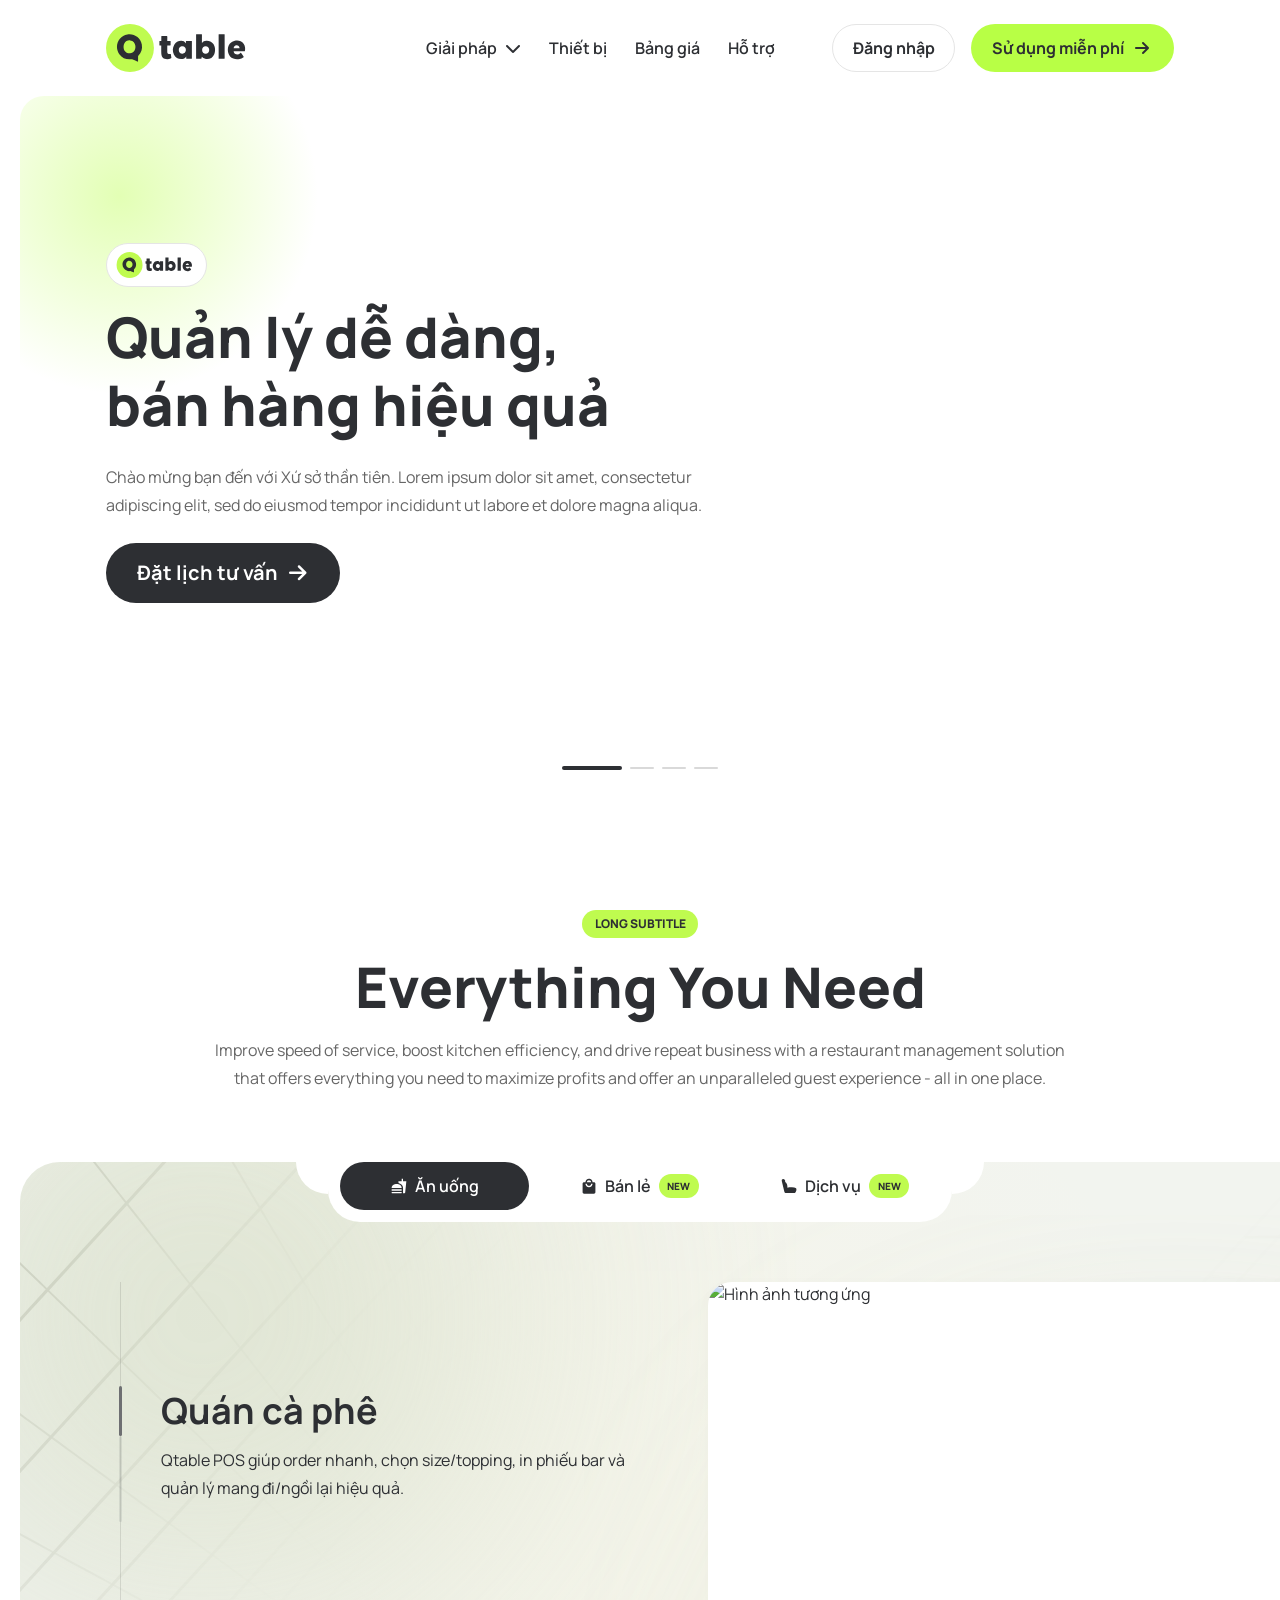
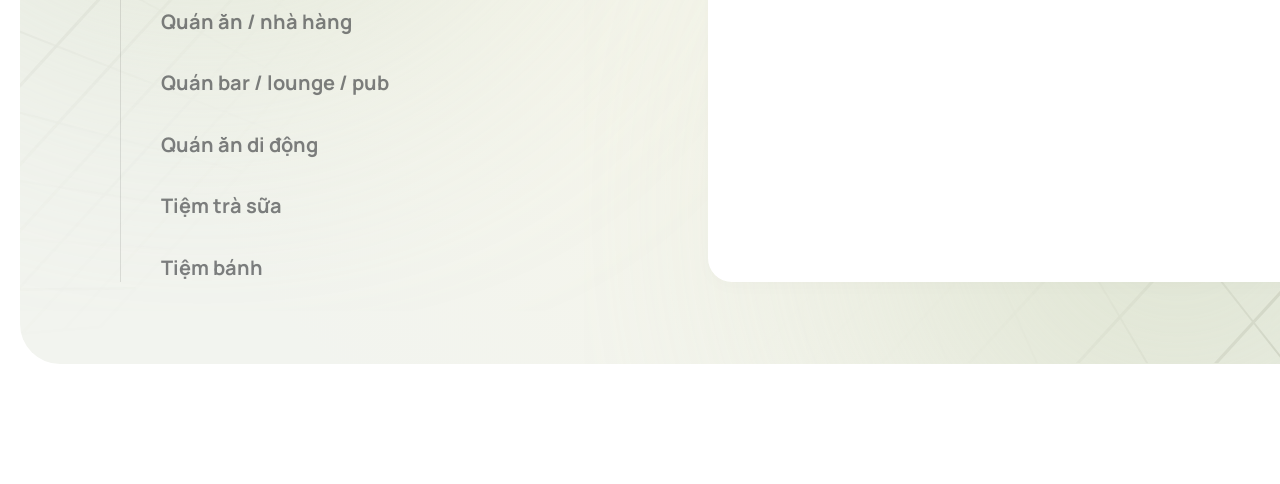
==== index.html @ 182e7de3 "Replace radial gradient with SVG for perfect corner curves and restore grid on mobile" ====
<!DOCTYPE html>
<html lang="vi">
<head>
    <meta charset="UTF-8">
    <meta name="viewport" content="width=device-width, initial-scale=1.0">
    <title>Q table - Quản lý dễ dàng, bán hàng hiệu quả</title>
    <!-- Google Fonts -->
    <link rel="preconnect" href="https://fonts.googleapis.com">
    <link rel="preconnect" href="https://fonts.gstatic.com" crossorigin>
    <link href="https://fonts.googleapis.com/css2?family=Manrope:wght@400;500;600;700;800&display=swap" rel="stylesheet">
    <!-- FontAwesome for icons -->
    <link rel="stylesheet" href="https://cdnjs.cloudflare.com/ajax/libs/font-awesome/6.4.0/css/all.min.css">
    <!-- Custom CSS -->
    <link rel="stylesheet" href="style.css?v=12">
</head>
<body>

    <!-- Header -->
    <header class="header">
        <div class="container header-inner">
            <a href="#" class="logo" aria-label="Trang chủ Q table">
                <svg width="140" height="48" viewBox="0 0 140 48" fill="none" xmlns="http://www.w3.org/2000/svg">
                    <ellipse cx="23.9655" cy="24" rx="23.9655" ry="24" fill="#BFFB4F"/>
                    <path d="M10.9557 22.8637C10.9573 16.7617 15.3369 11.5582 21.3781 10.4822C28.0781 9.28837 34.5932 13.7991 35.8164 20.5515C36.5995 24.8731 35.4029 28.628 32.3309 31.7798C32.1884 31.9258 32.0839 32.178 32.0806 32.3821C32.0599 33.9443 32.0715 35.5065 32.0682 37.0687C32.0665 37.7225 31.9025 37.8469 31.2942 37.5905C29.5564 36.8588 27.8303 36.098 26.0909 35.3696C25.8563 35.2717 25.5655 35.2394 25.3102 35.2684C20.3572 35.8242 16.3314 34.1633 13.3257 30.1769C11.7197 28.0456 10.9557 25.4978 10.9557 22.8637ZM23.4979 29.3473C23.6769 29.3348 23.8559 29.3224 24.0349 29.31C25.9019 29.1739 27.3878 28.365 28.393 26.7663C29.36 25.2273 29.578 23.5315 29.3625 21.7528C29.0485 19.1594 27.3977 16.7177 24.1807 16.3909C21.8065 16.1494 19.4812 17.077 18.3186 19.463C17.6125 20.9116 17.4692 22.4373 17.6523 24.021C18.0252 27.2392 20.3132 29.334 23.4979 29.3473Z" fill="#2D2F33"/>
                    <path d="M95.8463 32.7348C95.7278 33.2459 95.6043 33.7105 95.5156 34.1825C95.4394 34.5874 95.219 34.789 94.8113 34.7907C93.3478 34.7956 91.8835 34.7973 90.42 34.8056C90.1913 34.8072 90.0902 34.7118 90.101 34.4853C90.106 34.375 90.1002 34.2638 90.1002 34.1535C90.1002 26.4528 90.1002 18.7521 90.1002 11.0506C90.1002 10.9677 90.1093 10.8839 90.1002 10.8017C90.0529 10.4126 90.1988 10.2799 90.6081 10.2857C92.21 10.3098 93.8119 10.3073 95.4137 10.2874C95.8131 10.2824 95.9358 10.4077 95.9341 10.8059C95.92 13.474 95.9267 16.1429 95.9267 18.811C95.9267 18.8658 95.9267 18.9206 95.9267 18.9753C95.9623 18.977 95.9996 18.9878 96.0054 18.9786C96.9783 17.4256 98.5056 16.8249 100.21 16.7245C102.995 16.5611 105.408 17.4347 107.187 19.6896C108.229 21.0112 108.759 22.5494 108.957 24.2136C109.2 26.2487 109.042 28.2349 108.277 30.1505C106.862 33.6897 103.571 35.359 100.079 34.9591C98.7028 34.8014 97.454 34.3476 96.4338 33.372C96.2457 33.1919 96.0792 32.9887 95.8471 32.7365L95.8463 32.7348ZM99.6359 29.6311C101.663 29.6311 103.207 28.0316 103.214 25.9235C103.222 23.7748 101.698 22.1926 99.6259 22.1976C97.5443 22.2026 96.0957 23.7241 96.0957 25.9086C96.0957 28.0582 97.5915 29.632 99.6359 29.632V29.6311Z" fill="#2D2F33"/>
                    <path d="M79.9255 19.3329C79.9255 18.6625 79.9379 18.032 79.9205 17.4023C79.9114 17.058 80.0108 16.9045 80.3871 16.9079C82.0718 16.9228 83.7557 16.9211 85.4404 16.9095C85.7868 16.907 85.8979 17.0464 85.8979 17.3758C85.8929 22.9883 85.8954 28.5999 85.8929 34.2124C85.8929 34.706 85.8208 34.7716 85.3501 34.7716C83.8311 34.7724 82.3121 34.7732 80.794 34.7716C80.2909 34.7716 80.2487 34.7276 80.2429 34.2298C80.2363 33.6499 80.2329 33.0692 80.2271 32.4892C80.2271 32.4834 80.2048 32.4785 80.1642 32.4594C79.4225 33.9693 78.0817 34.6496 76.5212 34.9018C73.1534 35.4469 69.4799 34.0755 67.8788 30.4575C66.4386 27.2028 66.4468 23.8868 68.2584 20.7524C69.7873 18.1059 72.159 16.6888 75.2442 16.7079C77.1718 16.7195 78.7786 17.487 79.7979 19.23C79.8153 19.2607 79.8559 19.2773 79.9255 19.3312V19.3329ZM72.7855 25.9177C72.7548 28.1088 74.3642 29.6967 76.5461 29.6295C78.3178 29.5747 79.6852 28.2755 79.8857 26.306C80.1484 23.7233 78.2913 21.7919 75.5782 22.2806C73.8379 22.5942 72.8128 23.9863 72.7855 25.9177Z" fill="#2D2F33"/>
                    <path d="M127.696 27.3414C127.594 28.4307 128.27 29.5175 129.335 30.0435C130.942 30.8366 132.784 30.5114 134.18 29.189C134.22 29.1508 134.262 29.1143 134.297 29.072C134.829 28.439 134.883 28.5053 135.339 29.1516C136.039 30.1439 136.726 31.1452 137.408 32.1507C137.819 32.758 137.79 32.9323 137.202 33.3811C136.144 34.1883 134.936 34.682 133.654 34.9906C131.506 35.5075 129.38 35.4162 127.318 34.6065C124.715 33.5835 123.05 31.6662 122.294 28.9965C121.59 26.5101 121.643 24.0253 122.683 21.6243C123.857 18.9139 125.969 17.326 128.812 16.6988C130.797 16.2607 132.769 16.3329 134.641 17.2016C137.181 18.3796 138.613 20.4064 139.017 23.1617C139.194 24.3704 139.169 25.5809 138.949 26.7888C138.879 27.1729 138.708 27.353 138.322 27.3372C138.143 27.3297 137.963 27.3414 137.783 27.3414C134.593 27.3414 131.404 27.3414 128.214 27.3414H127.696ZM127.68 24.2111H133.606C133.408 22.1843 132.325 21.1921 130.402 21.2469C128.924 21.2892 127.752 22.5593 127.68 24.2111Z" fill="#2D2F33"/>
                    <path d="M61.275 16.9386C62.2064 16.9386 63.1006 16.9386 63.9939 16.9386C64.5889 16.9386 64.6072 16.9568 64.608 17.5351C64.608 18.641 64.6096 19.7469 64.608 20.8528C64.6063 21.4485 64.5558 21.4974 63.9749 21.4974C63.0931 21.4974 62.2122 21.4974 61.3023 21.4974C61.2907 21.6086 61.27 21.7139 61.27 21.8193C61.2684 23.8652 61.2717 25.9111 61.2675 27.9569C61.2659 28.6522 61.4192 29.2794 62.025 29.7008C62.5951 30.0974 63.2431 30.0908 63.897 30.0136C64.047 29.9962 64.1961 29.9655 64.3461 29.9456C64.6304 29.9074 64.8002 30.0418 64.8442 30.3156C65.029 31.4588 65.2204 32.6021 65.3687 33.7503C65.3894 33.9104 65.2212 34.18 65.0671 34.2647C62.9829 35.3996 60.7977 35.5863 58.5569 34.8263C56.7371 34.2091 55.8007 32.8087 55.5057 30.9868C55.3283 29.8883 55.2761 28.7625 55.2537 27.6475C55.2148 25.7543 55.243 23.8602 55.243 21.9661C55.243 21.8185 55.243 21.67 55.243 21.4808C54.7739 21.4808 54.3496 21.47 53.9253 21.4841C53.5649 21.4957 53.4024 21.3738 53.4091 20.9805C53.429 19.8199 53.4149 18.6584 53.4165 17.4969C53.4174 16.9858 53.4687 16.9394 53.9974 16.9386C54.3952 16.9377 54.7938 16.9386 55.3093 16.9386C55.3093 16.2383 55.3043 15.5663 55.3109 14.8943C55.3184 14.1062 55.3391 13.3189 55.3465 12.5307C55.3499 12.1823 55.4634 12.018 55.8612 12.0238C57.4075 12.0462 58.9538 12.0313 60.5002 12.0338C61.1416 12.0346 61.3264 12.2345 61.3181 12.885C61.3023 14.1153 61.2891 15.3457 61.275 16.5752C61.2742 16.6814 61.275 16.7884 61.275 16.9377V16.9386Z" fill="#2D2F33"/>
                    <path d="M118.634 22.5344C118.634 26.4039 118.634 30.2733 118.634 34.1427C118.634 34.5625 118.419 34.7727 117.988 34.7732C116.4 34.7732 114.813 34.7732 113.226 34.7732C112.645 34.7732 112.641 34.7732 112.641 34.1759C112.641 28.4132 112.641 22.6506 112.641 16.8879C112.641 14.8562 112.651 12.8252 112.633 10.7934C112.63 10.3886 112.756 10.2816 113.15 10.2865C114.793 10.3073 116.435 10.2948 118.078 10.2957C118.631 10.2957 118.634 10.2973 118.634 10.8432C118.634 14.74 118.634 18.6376 118.634 22.5344Z" fill="#2D2F33"/>
                </svg>
            </a>
            
            <nav class="desktop-nav">
                <div class="nav-item has-dropdown">
                    <a href="#" class="nav-link">Giải pháp <i class="fa-solid fa-chevron-down dropdown-icon"></i></a>
                    <div class="dropdown-menu">
                        <div class="dropdown-item text-muted">Lorem ipsum dolor</div>
                        <a href="#" class="dropdown-item active-link">Sed do eiusmod tempor <i class="fa-solid fa-arrow-right"></i></a>
                        <div class="dropdown-item text-muted">Lorem ipsum dolor</div>
                        <a href="#" class="dropdown-item">Sed do eiusmod tempor</a>
                    </div>
                </div>
                <a href="#" class="nav-item nav-link">Thiết bị</a>
                <a href="#" class="nav-item nav-link">Bảng giá</a>
                <a href="#" class="nav-item nav-link">Hỗ trợ</a>
            </nav>

            <div class="header-actions">
                <a href="#" class="btn btn-outline">Đăng nhập</a>
                <a href="#" class="btn btn-primary">Sử dụng miễn phí <i class="fa-solid fa-arrow-right"></i></a>
            </div>

            <!-- Mobile Menu Toggle -->
            <button class="mobile-menu-btn">
                <i class="fa-solid fa-bars"></i>
            </button>
        </div>
    </header>

    <main>
        <!-- Hero Section -->
        <section class="hero container">
            <div class="hero-box">
                <img src="assets/Frame 1618873665.png" alt="Q table hero" class="hero-mobile-img">
                <div class="hero-content">
                    <div class="badge-light">
                        <svg width="100%" height="100%" viewBox="0 0 140 48" fill="none" xmlns="http://www.w3.org/2000/svg">
                            <ellipse cx="23.9655" cy="24" rx="23.9655" ry="24" fill="#BFFB4F"></ellipse>
                            <path d="M10.9557 22.8637C10.9573 16.7617 15.3369 11.5582 21.3781 10.4822C28.0781 9.28837 34.5932 13.7991 35.8164 20.5515C36.5995 24.8731 35.4029 28.628 32.3309 31.7798C32.1884 31.9258 32.0839 32.178 32.0806 32.3821C32.0599 33.9443 32.0715 35.5065 32.0682 37.0687C32.0665 37.7225 31.9025 37.8469 31.2942 37.5905C29.5564 36.8588 27.8303 36.098 26.0909 35.3696C25.8563 35.2717 25.5655 35.2394 25.3102 35.2684C20.3572 35.8242 16.3314 34.1633 13.3257 30.1769C11.7197 28.0456 10.9557 25.4978 10.9557 22.8637ZM23.4979 29.3473C23.6769 29.3348 23.8559 29.3224 24.0349 29.31C25.9019 29.1739 27.3878 28.365 28.393 26.7663C29.36 25.2273 29.578 23.5315 29.3625 21.7528C29.0485 19.1594 27.3977 16.7177 24.1807 16.3909C21.8065 16.1494 19.4812 17.077 18.3186 19.463C17.6125 20.9116 17.4692 22.4373 17.6523 24.021C18.0252 27.2392 20.3132 29.334 23.4979 29.3473Z" fill="#2D2F33"></path>
                            <path d="M95.8463 32.7348C95.7278 33.2459 95.6043 33.7105 95.5156 34.1825C95.4394 34.5874 95.219 34.789 94.8113 34.7907C93.3478 34.7956 91.8835 34.7973 90.42 34.8056C90.1913 34.8072 90.0902 34.7118 90.101 34.4853C90.106 34.375 90.1002 34.2638 90.1002 34.1535C90.1002 26.4528 90.1002 18.7521 90.1002 11.0506C90.1002 10.9677 90.1093 10.8839 90.1002 10.8017C90.0529 10.4126 90.1988 10.2799 90.6081 10.2857C92.21 10.3098 93.8119 10.3073 95.4137 10.2874C95.8131 10.2824 95.9358 10.4077 95.9341 10.8059C95.92 13.474 95.9267 16.1429 95.9267 18.811C95.9267 18.8658 95.9267 18.9206 95.9267 18.9753C95.9623 18.977 95.9996 18.9878 96.0054 18.9786C96.9783 17.4256 98.5056 16.8249 100.21 16.7245C102.995 16.5611 105.408 17.4347 107.187 19.6896C108.229 21.0112 108.759 22.5494 108.957 24.2136C109.2 26.2487 109.042 28.2349 108.277 30.1505C106.862 33.6897 103.571 35.359 100.079 34.9591C98.7028 34.8014 97.454 34.3476 96.4338 33.372C96.2457 33.1919 96.0792 32.9887 95.8471 32.7365L95.8463 32.7348ZM99.6359 29.6311C101.663 29.6311 103.207 28.0316 103.214 25.9235C103.222 23.7748 101.698 22.1926 99.6259 22.1976C97.5443 22.2026 96.0957 23.7241 96.0957 25.9086C96.0957 28.0582 97.5915 29.632 99.6359 29.632V29.6311Z" fill="#2D2F33"></path>
                            <path d="M79.9255 19.3329C79.9255 18.6625 79.9379 18.032 79.9205 17.4023C79.9114 17.058 80.0108 16.9045 80.3871 16.9079C82.0718 16.9228 83.7557 16.9211 85.4404 16.9095C85.7868 16.907 85.8979 17.0464 85.8979 17.3758C85.8929 22.9883 85.8954 28.5999 85.8929 34.2124C85.8929 34.706 85.8208 34.7716 85.3501 34.7716C83.8311 34.7724 82.3121 34.7732 80.794 34.7716C80.2909 34.7716 80.2487 34.7276 80.2429 34.2298C80.2363 33.6499 80.2329 33.0692 80.2271 32.4892C80.2271 32.4834 80.2048 32.4785 80.1642 32.4594C79.4225 33.9693 78.0817 34.6496 76.5212 34.9018C73.1534 35.4469 69.4799 34.0755 67.8788 30.4575C66.4386 27.2028 66.4468 23.8868 68.2584 20.7524C69.7873 18.1059 72.159 16.6888 75.2442 16.7079C77.1718 16.7195 78.7786 17.487 79.7979 19.23C79.8153 19.2607 79.8559 19.2773 79.9255 19.3312V19.3329ZM72.7855 25.9177C72.7548 28.1088 74.3642 29.6967 76.5461 29.6295C78.3178 29.5747 79.6852 28.2755 79.8857 26.306C80.1484 23.7233 78.2913 21.7919 75.5782 22.2806C73.8379 22.5942 72.8128 23.9863 72.7855 25.9177Z" fill="#2D2F33"></path>
                            <path d="M127.696 27.3414C127.594 28.4307 128.27 29.5175 129.335 30.0435C130.942 30.8366 132.784 30.5114 134.18 29.189C134.22 29.1508 134.262 29.1143 134.297 29.072C134.829 28.439 134.883 28.5053 135.339 29.1516C136.039 30.1439 136.726 31.1452 137.408 32.1507C137.819 32.758 137.79 32.9323 137.202 33.3811C136.144 34.1883 134.936 34.682 133.654 34.9906C131.506 35.5075 129.38 35.4162 127.318 34.6065C124.715 33.5835 123.05 31.6662 122.294 28.9965C121.59 26.5101 121.643 24.0253 122.683 21.6243C123.857 18.9139 125.969 17.326 128.812 16.6988C130.797 16.2607 132.769 16.3329 134.641 17.2016C137.181 18.3796 138.613 20.4064 139.017 23.1617C139.194 24.3704 139.169 25.5809 138.949 26.7888C138.879 27.1729 138.708 27.353 138.322 27.3372C138.143 27.3297 137.963 27.3414 137.783 27.3414C134.593 27.3414 131.404 27.3414 128.214 27.3414H127.696ZM127.68 24.2111H133.606C133.408 22.1843 132.325 21.1921 130.402 21.2469C128.924 21.2892 127.752 22.5593 127.68 24.2111Z" fill="#2D2F33"></path>
                            <path d="M61.275 16.9386C62.2064 16.9386 63.1006 16.9386 63.9939 16.9386C64.5889 16.9386 64.6072 16.9568 64.608 17.5351C64.608 18.641 64.6096 19.7469 64.608 20.8528C64.6063 21.4485 64.5558 21.4974 63.9749 21.4974C63.0931 21.4974 62.2122 21.4974 61.3023 21.4974C61.2907 21.6086 61.27 21.7139 61.27 21.8193C61.2684 23.8652 61.2717 25.9111 61.2675 27.9569C61.2659 28.6522 61.4192 29.2794 62.025 29.7008C62.5951 30.0974 63.2431 30.0908 63.897 30.0136C64.047 29.9962 64.1961 29.9655 64.3461 29.9456C64.6304 29.9074 64.8002 30.0418 64.8442 30.3156C65.029 31.4588 65.2204 32.6021 65.3687 33.7503C65.3894 33.9104 65.2212 34.18 65.0671 34.2647C62.9829 35.3996 60.7977 35.5863 58.5569 34.8263C56.7371 34.2091 55.8007 32.8087 55.5057 30.9868C55.3283 29.8883 55.2761 28.7625 55.2537 27.6475C55.2148 25.7543 55.243 23.8602 55.243 21.9661C55.243 21.8185 55.243 21.67 55.243 21.4808C54.7739 21.4808 54.3496 21.47 53.9253 21.4841C53.5649 21.4957 53.4024 21.3738 53.4091 20.9805C53.429 19.8199 53.4149 18.6584 53.4165 17.4969C53.4174 16.9858 53.4687 16.9394 53.9974 16.9386C54.3952 16.9377 54.7938 16.9386 55.3093 16.9386C55.3093 16.2383 55.3043 15.5663 55.3109 14.8943C55.3184 14.1062 55.3391 13.3189 55.3465 12.5307C55.3499 12.1823 55.4634 12.018 55.8612 12.0238C57.4075 12.0462 58.9538 12.0313 60.5002 12.0338C61.1416 12.0346 61.3264 12.2345 61.3181 12.885C61.3023 14.1153 61.2891 15.3457 61.275 16.5752C61.2742 16.6814 61.275 16.7884 61.275 16.9377V16.9386Z" fill="#2D2F33"></path>
                            <path d="M118.634 22.5344C118.634 26.4039 118.634 30.2733 118.634 34.1427C118.634 34.5625 118.419 34.7727 117.988 34.7732C116.4 34.7732 114.813 34.7732 113.226 34.7732C112.645 34.7732 112.641 34.7732 112.641 34.1759C112.641 28.4132 112.641 22.6506 112.641 16.8879C112.641 14.8562 112.651 12.8252 112.633 10.7934C112.63 10.3886 112.756 10.2816 113.15 10.2865C114.793 10.3073 116.435 10.2948 118.078 10.2957C118.631 10.2957 118.634 10.2973 118.634 10.8432C118.634 14.74 118.634 18.6376 118.634 22.5344Z" fill="#2D2F33"></path>
                        </svg>
                    </div>
                    <h1>Quản lý dễ dàng,<br>bán hàng hiệu quả</h1>
                    <p class="hero-description">
                        Chào mừng bạn đến với Xứ sở thần tiên. Lorem ipsum dolor sit amet, consectetur adipiscing elit, sed do eiusmod tempor incididunt ut labore et dolore magna aliqua.
                    </p>
                    <a href="#" class="btn btn-dark">Đặt lịch tư vấn <i class="fa-solid fa-arrow-right"></i></a>
                </div>
 
            </div>
            
            <div class="carousel-dots">
                <span class="dot active"></span>
                <span class="dot"></span>
                <span class="dot"></span>
                <span class="dot"></span>
            </div>
        </section>

        <!-- Everything You Need Section -->
        <section class="everything-section container">
            <div class="section-header">
                <div class="badge-outline">LONG SUBTITLE</div>
                <h2>Everything You Need</h2>
                <p class="section-desc">
                    Improve speed of service, boost kitchen efficiency, and drive repeat business with a restaurant management solution that offers everything you need to maximize profits and offer an unparalleled guest experience - all in one place.
                </p>
            </div>

            <!-- Horizontal Tabs -->
            <div class="main-tabs">
                <button class="main-tab-btn active"><svg width="16" height="16" viewBox="0 0 16 16" fill="none" xmlns="http://www.w3.org/2000/svg"><g clip-path="url(#clip0_1_519)"><path d="M12.04 15.3333H13.1467C13.7067 15.3333 14.1667 14.9 14.2334 14.3533L15.3334 3.36663H12V0.666626H10.6867V3.36663H7.37335L7.57335 4.92663C8.71335 5.23996 9.78002 5.80663 10.42 6.43329C11.38 7.37996 12.04 8.35996 12.04 9.95996V15.3333ZM0.666687 14.6666V14H10.6867V14.6666C10.6867 15.0266 10.3867 15.3333 10 15.3333H1.33335C0.966687 15.3333 0.666687 15.0266 0.666687 14.6666ZM10.6867 9.99996C10.6867 4.66663 0.666687 4.66663 0.666687 9.99996H10.6867ZM0.666687 11.3333H10.6667V12.6666H0.666687V11.3333Z" fill="currentColor"/></g><defs><clipPath id="clip0_1_519"><rect width="16" height="16" fill="white"/></clipPath></defs></svg> Ăn uống</button>
                <button class="main-tab-btn"><svg width="16" height="16" viewBox="38 16 14 15" fill="none" xmlns="http://www.w3.org/2000/svg"><path d="M44.9997 24.6676C44.1156 24.6676 43.2678 24.3164 42.6427 23.6913C42.0176 23.0662 41.6664 22.2183 41.6664 21.3343H42.9997C42.9997 21.8647 43.2104 22.3734 43.5855 22.7485C43.9606 23.1236 44.4693 23.3343 44.9997 23.3343C45.5301 23.3343 46.0388 23.1236 46.4139 22.7485C46.789 22.3734 46.9997 21.8647 46.9997 21.3343H48.333C48.333 22.2183 47.9818 23.0662 47.3567 23.6913C46.7316 24.3164 45.8837 24.6676 44.9997 24.6676ZM44.9997 18.0009C45.5301 18.0009 46.0388 18.2116 46.4139 18.5867C46.789 18.9618 46.9997 19.4705 46.9997 20.0009H42.9997C42.9997 19.4705 43.2104 18.9618 43.5855 18.5867C43.9606 18.2116 44.4693 18.0009 44.9997 18.0009ZM49.6664 20.0009H48.333C48.333 19.5632 48.2468 19.1297 48.0793 18.7253C47.9118 18.3209 47.6662 17.9534 47.3567 17.6439C47.0472 17.3344 46.6797 17.0889 46.2753 16.9213C45.8709 16.7538 45.4374 16.6676 44.9997 16.6676C44.1156 16.6676 43.2678 17.0188 42.6427 17.6439C42.0176 18.269 41.6664 19.1169 41.6664 20.0009H40.333C39.593 20.0009 38.9997 20.5943 38.9997 21.3343V29.3343C38.9997 29.6879 39.1402 30.027 39.3902 30.2771C39.6403 30.5271 39.9794 30.6676 40.333 30.6676H49.6664C50.02 30.6676 50.3591 30.5271 50.6092 30.2771C50.8592 30.027 50.9997 29.6879 50.9997 29.3343V21.3343C50.9997 20.5943 50.3997 20.0009 49.6664 20.0009Z" fill="currentColor"/></svg> Bán lẻ <span class="badge-new">NEW</span></button>
                <button class="main-tab-btn"><svg width="16" height="16" viewBox="0 0 16 16" fill="none" xmlns="http://www.w3.org/2000/svg"><path d="M15.38 12.128C14.8009 14.2731 14.2021 14.9245 12.8466 14.9245H5.16758C4.19371 14.9245 3.54231 14.3981 3.29884 13.4111L0.824679 3.36982C0.423315 1.73136 1.23924 0.994385 2.18678 0.994385C3.4436 0.994385 4.81226 2.33673 4.04239 4.50818L3.85159 3.69882C5.83218 4.73848 6.73368 7.1468 6.37173 10.0881L6.13489 9.75914C7.49036 9.4762 9.26045 9.30511 10.9647 9.30511C14.4851 9.30511 15.9195 10.1605 15.38 12.128Z" fill="currentColor"/></svg> Dịch vụ <span class="badge-new">NEW</span></button>
                <div class="active-pill"></div>
            </div>

            <!-- Content Area for Tabs -->
            <div class="tabs-content-box">
                <div class="decor decor-grid-pattern grid-top-left"></div>
                <div class="decor decor-grid-pattern grid-bottom-right"></div>
                <div class="decor decor-blur-mask"></div>
                <svg class="decor top-left" width="776" height="749" viewBox="0 0 776 749" fill="none" xmlns="http://www.w3.org/2000/svg">
                    <g opacity="0.6" filter="url(#filter0_f_1_514)">
                    <circle cx="594" cy="594" r="294" fill="#CBD5B9"/>
                    </g>
                    <defs>
                    <filter id="filter0_f_1_514" x="0" y="0" width="1188" height="1188" filterUnits="userSpaceOnUse" color-interpolation-filters="sRGB">
                    <feFlood flood-opacity="0" result="BackgroundImageFix"/>
                    <feBlend mode="normal" in="SourceGraphic" in2="BackgroundImageFix" result="shape"/>
                    <feGaussianBlur stdDeviation="150" result="effect1_foregroundBlur_1_514"/>
                    </filter>
                    </defs>
                </svg>
                <svg class="decor bottom-right" width="776" height="749" viewBox="0 0 776 749" fill="none" xmlns="http://www.w3.org/2000/svg">
                    <g opacity="0.6" filter="url(#filter0_f_1_515)">
                    <circle cx="594" cy="594" r="294" fill="#CBD5B9"/>
                    </g>
                    <defs>
                    <filter id="filter0_f_1_515" x="0" y="0" width="1188" height="1188" filterUnits="userSpaceOnUse" color-interpolation-filters="sRGB">
                    <feFlood flood-opacity="0" result="BackgroundImageFix"/>
                    <feBlend mode="normal" in="SourceGraphic" in2="BackgroundImageFix" result="shape"/>
                    <feGaussianBlur stdDeviation="150" result="effect1_foregroundBlur_1_515"/>
                    </filter>
                    </defs>
                </svg>
                <button class="mobile-v-tabs-toggle">
                    <span id="mobile-v-tabs-label">Quán cà phê</span>
                    <i class="fa-solid fa-chevron-down"></i>
                </button>
                <div class="vertical-tabs">
                    <div class="v-tab active">
                        <h3>Quán cà phê</h3>
                        <p class="v-tab-desc">Qtable POS giúp order nhanh, chọn size/topping, in phiếu bar và quản lý mang đi/ngồi lại hiệu quả.</p>
                    </div>
                    <div class="v-tab">
                        <h3>Quán ăn / nhà hàng</h3>
                        <p class="v-tab-desc">Qtable POS giúp order nhanh, chọn size/topping, in phiếu bar và quản lý mang đi/ngồi lại hiệu quả.</p>
                    </div>
                    <div class="v-tab">
                        <h3>Quán bar / lounge / pub</h3>
                        <p class="v-tab-desc">Qtable POS giúp order nhanh, chọn size/topping, in phiếu bar và quản lý mang đi/ngồi lại hiệu quả.</p>
                    </div>
                    <div class="v-tab">
                        <h3>Quán ăn di động</h3>
                        <p class="v-tab-desc">Qtable POS giúp order nhanh, chọn size/topping, in phiếu bar và quản lý mang đi/ngồi lại hiệu quả.</p>
                    </div>
                    <div class="v-tab">
                        <h3>Tiệm trà sữa</h3>
                        <p class="v-tab-desc">Qtable POS giúp order nhanh, chọn size/topping, in phiếu bar và quản lý mang đi/ngồi lại hiệu quả.</p>
                    </div>
                    <div class="v-tab">
                        <h3>Tiệm bánh</h3>
                        <p class="v-tab-desc">Qtable POS giúp order nhanh, chọn size/topping, in phiếu bar và quản lý mang đi/ngồi lại hiệu quả.</p>
                    </div>
                </div>
                
                <!-- Visual for active vertical tab -->
                <div class="tab-visual-box">
                    <div class="blank-white-canvas">
                        <img id="tab-image" src="https://i.pinimg.com/736x/06/15/3c/06153cecd727216f4d9e4e3c5c94c495.jpg" alt="Hình ảnh tương ứng">
                    </div>
                </div>
            </div>
        </section>
    </main>

    <script src="script.js?v=7"></script>
</body>
</html>
---- style.css ----
:root {
    --primary: #B8FF45;
    /* Bright lime green from button/logo */
    --primary-hover: #a3eb2d;
    --dark: #2D2F33;
    --dark-hover: #333333;
    --text-main: #2D2F33;
    --text-muted: #666666;
    --bg-light: #F2F4EF;
    /* Light greenish grey for backgrounds */
    --white: #FFFFFF;
    --border-color: #E5E5E5;
    --font-main: 'Manrope', sans-serif;

    --container-width: 1340px;
}

* {
    margin: 0;
    padding: 0;
    box-sizing: border-box;
}

body {
    font-family: var(--font-main);
    color: var(--text-main);
    line-height: 1.5;
    background-color: var(--white);
    overflow-x: hidden;
    -webkit-font-smoothing: antialiased;
    -moz-osx-font-smoothing: grayscale;
}

a {
    text-decoration: none;
    color: inherit;
}

ul {
    list-style: none;
}

.container {
    max-width: var(--container-width);
    margin: 0 auto;
    padding: 0 20px;
}

/* =========================================
   HEADER
   ========================================= */
.header {
    height: 96px;
    display: flex;
    align-items: center;
    padding: 0 86px;
    border-bottom: 1px solid transparent;
    position: relative;
    z-index: 100;
    background: var(--white);
}

.header-inner {
    width: 100%;
    max-width: 1340px;
    margin: 0 auto;
    display: flex;
    align-items: center;
    justify-content: space-between;
}

.logo {
    display: flex;
    align-items: center;
    gap: 8px;
    font-size: 24px;
    font-weight: 700;
}

.logo-icon {
    width: 32px;
    height: 32px;
    background-color: var(--primary);
    border-radius: 8px;
    display: flex;
    align-items: center;
    justify-content: center;
    font-weight: 800;
    font-size: 18px;
    color: var(--dark);
}

.logo-icon-small {
    width: 20px;
    height: 20px;
    background-color: var(--primary);
    border-radius: 4px;
    display: flex;
    align-items: center;
    justify-content: center;
    font-weight: 800;
    font-size: 12px;
    color: var(--dark);
}

.desktop-nav {
    display: flex;
    align-items: center;
    gap: 4px;
    margin-left: auto;
}

.nav-link {
    font-family: var(--font-main);
    font-weight: 600;
    font-size: 16px;
    line-height: 24px;
    letter-spacing: 0;
    color: var(--text-main);
    transition: color 0.2s, background-color 0.2s;
    display: flex;
    align-items: center;
    justify-content: center;
    gap: 8px;
    height: 40px;
    padding: 8px 12px;
    border-radius: 80px;
    white-space: nowrap;
}

.nav-link:hover {
    background-color: #f5f5f5;
    color: var(--primary-hover);
}

.dropdown-icon {
    font-size: 16px;
    width: 16px;
    height: 16px;
    display: flex;
    align-items: center;
    justify-content: center;
}

.fa-arrow-right {
    width: 24px;
    height: 24px;
    display: flex;
    align-items: center;
    justify-content: center;
}

.has-dropdown {
    position: relative;
}

.dropdown-menu {
    position: absolute;
    top: calc(100% + 4px);
    left: 0;
    background: var(--white);
    border: 1px solid var(--border-color);
    border-radius: 12px;
    padding: 24px;
    width: 280px;
    box-shadow: 0 10px 30px rgba(0, 0, 0, 0.05);
    opacity: 0;
    visibility: hidden;
    transform: translateY(10px);
    transition: all 0.3s ease;
    display: flex;
    flex-direction: column;
    gap: 16px;
}

.has-dropdown:hover .dropdown-menu {
    opacity: 1;
    visibility: visible;
    transform: translateY(0);
}

.dropdown-item {
    display: flex;
    align-items: center;
    justify-content: space-between;
    padding: 0;
    font-family: var(--font-main);
    font-size: 16px;
    font-weight: 400;
    line-height: 24px;
    letter-spacing: 0;
    color: var(--text-main);
    transition: color 0.2s;
}

.dropdown-item.active-link {
    font-weight: 600;
}

.dropdown-item:hover {
    color: var(--primary-hover);
}

.dropdown-item.text-muted {
    color: var(--text-muted);
}

.dropdown-item.text-muted:hover {
    background: transparent;
    cursor: default;
}

.header-actions {
    display: flex;
    align-items: center;
    gap: 16px;
    margin-left: 45px;
}

.btn {
    display: inline-flex;
    align-items: center;
    justify-content: center;
    border-radius: 80px;
    font-family: var(--font-main);
    font-weight: 700;
    font-size: 16px;
    line-height: 24px;
    letter-spacing: 0;
    transition: all 0.2s;
    cursor: pointer;
    height: 48px;
    white-space: nowrap;
}

.btn-outline {
    border: 1px solid var(--border-color);
    background: transparent;
    padding: 12px 20px;
    gap: 10px;
    width: 123px;
}

.btn-outline:hover {
    border-color: var(--dark);
}

.btn-primary {
    background: var(--primary);
    color: var(--dark);
    padding: 12px 20px;
    gap: 6px;
    width: 203px;
}

.btn-primary:hover {
    background: #2D2F33;
    color: var(--white);
    transform: translateY(-2px);
}

.btn-dark {
    display: inline-flex;
    align-items: center;
    justify-content: center;
    background: #2D2F33;
    color: var(--white);
    width: 234px;
    height: 60px !important;
    padding: 16px 4px;
    gap: 8px;
    border-radius: 80px;
    font-size: 20px;
    font-family: var(--font-main);
    font-weight: 700;
    line-height: 28px;
    letter-spacing: 0;
    transition: all 0.2s;
    cursor: pointer;
}

.btn-dark:hover {
    background: #B8FF45;
    color: #2D2F33;
    transform: translateY(-2px);
}

.mobile-menu-btn {
    display: none;
    background: none;
    border: none;
    font-size: 24px;
    cursor: pointer;
}

/* =========================================
   HERO SECTION
   ========================================= */
.hero {
    margin-top: 0px;
    margin-bottom: 60px;
}

.hero-mobile-img {
    display: none;
}

.hero-box {
    background-image: url('assets/banner_hero.png');
    background-size: cover;
    background-position: center;
    background-repeat: no-repeat;
    border-radius: 24px;
    display: flex;
    align-items: center;
    justify-content: flex-start;
    padding: 80px 86px;
    height: 650px;
    position: relative;
    overflow: hidden;
    gap: 60px;
}

/* Decorative background elements */
.hero-box::before {
    content: '';
    position: absolute;
    top: -100px;
    left: -100px;
    width: 400px;
    height: 400px;
    background: radial-gradient(circle, rgba(184, 255, 69, 0.4) 0%, rgba(255, 255, 255, 0) 70%);
    z-index: 0;
}

.hero-content {
    display: flex;
    flex-direction: column;
    width: 1168px;
    height: 356px;
    gap: 24px;
    position: relative;
    z-index: 1;
    opacity: 1;
}

.badge-light {
    display: inline-flex;
    align-items: center;
    width: 101px;
    height: 44px;
    padding: 8px 12px 8px 8px;
    gap: 10px;
    background: var(--white);
    border-radius: 80px;
    border: 1px solid var(--border-color);
    margin-bottom: -8px;
}

.hero h1 {
    font-family: 'Manrope', sans-serif;
    font-weight: 800;
    font-size: 56px;
    line-height: 68px;
    letter-spacing: 0;
    width: 824px;
    height: 192px;
    margin: 0;
    color: var(--dark);
}

.hero-description {
    font-family: 'Manrope', sans-serif;
    font-weight: 400;
    font-size: 16px;
    line-height: 28px;
    letter-spacing: 0;
    width: 619px;
    height: 56px;
    color: var(--text-muted);
    margin: 0;
}

.hero-visual {
    flex: 1;
    position: relative;
    z-index: 1;
    display: flex;
    flex-direction: column;
    align-items: flex-end;
    gap: 16px;
}

.main-image-wrapper {
    width: 100%;
    max-width: 500px;
    height: 300px;
    border-radius: 16px;
    overflow: hidden;
    box-shadow: 0 20px 40px rgba(0, 0, 0, 0.1);
}

.main-image-wrapper img {
    width: 100%;
    height: 100%;
    object-fit: cover;
}

.sub-images {
    display: flex;
    gap: 16px;
    width: 100%;
    max-width: 500px;
}

.sub-image-card {
    flex: 1;
    background: var(--white);
    border-radius: 12px;
    overflow: hidden;
    box-shadow: 0 10px 20px rgba(0, 0, 0, 0.05);
}

.sub-image-card img {
    width: 100%;
    height: 80px;
    object-fit: cover;
}

.sub-image-label {
    padding: 10px;
    font-size: 12px;
    font-weight: 600;
    text-align: center;
    display: flex;
    align-items: center;
    justify-content: center;
    gap: 6px;
}

.carousel-dots {
    display: flex;
    justify-content: center;
    align-items: center;
    gap: 8px;
    margin-top: 20px;
}

.dot {
    width: 24px;
    height: 2px;
    background: #D9D9D9;
    transition: all 0.3s;
    cursor: pointer;
    border-radius: 4px;
}

.dot.active {
    width: 60px;
    height: 4px;
    background: var(--dark);
}

/* =========================================
   SECTION 2 - EVERYTHING YOU NEED
   ========================================= */
.everything-section {
    padding-top: 80px;
    padding-bottom: 120px;
}

.section-header {
    display: flex;
    flex-direction: column;
    align-items: center;
    width: 1176px;
    height: 192px;
    margin: 0 auto 60px;
    gap: 15px;
    opacity: 1;
}

.badge-outline {
    display: inline-flex;
    align-items: center;
    justify-content: center;
    width: 116px;
    height: 28px;
    padding: 0 12px;
    gap: 10px;
    border-radius: 24px;
    background-color: #BFFB4F;
    color: var(--dark);
    font-family: var(--font-main);
    font-weight: 800;
    font-size: 12px;
    line-height: 24px;
    letter-spacing: 0;
    text-transform: uppercase;
    border: none;
    margin: 0;
}

.everything-section h2 {
    font-family: var(--font-main);
    font-weight: 800;
    font-size: 56px;
    line-height: 68px;
    letter-spacing: 0;
    text-align: center;
    margin: 0;
    color: var(--dark);
}

.section-desc {
    font-family: var(--font-main);
    font-weight: 400;
    font-size: 16px;
    line-height: 28px;
    letter-spacing: 0;
    text-align: center;
    color: var(--text-muted);
    margin: 0 auto;
    width: 860px;
    height: 56px;
}

.main-tabs {
    display: flex;
    justify-content: center;
    align-items: flex-start;
    /* To respect padding bottom visually if buttons are fixed height */
    width: 624px;
    height: 60px;
    margin: 0 auto;
    background: var(--white);
    padding: 0 12px 12px 12px;
    border-radius: 0 0 32px 32px;
    gap: 16px;
    position: relative;
    z-index: 10;
}

.main-tabs::before,
.main-tabs::after {
    content: '';
    position: absolute;
    top: 0;
    width: 32px;
    height: 32px;
    pointer-events: none;
}

.main-tabs::before {
    left: -32px;
    background-image: url("data:image/svg+xml,%3Csvg xmlns='http://www.w3.org/2000/svg' viewBox='0 0 32 32'%3E%3Cpath d='M 0 0 A 32 32 0 0 0 32 32 L 32 0 Z' fill='%23FFFFFF'/%3E%3C/svg%3E");
    background-size: cover;
}

.main-tabs::after {
    right: -32px;
    background-image: url("data:image/svg+xml,%3Csvg xmlns='http://www.w3.org/2000/svg' viewBox='0 0 32 32'%3E%3Cpath d='M 32 0 A 32 32 0 0 1 0 32 L 0 0 Z' fill='%23FFFFFF'/%3E%3C/svg%3E");
    background-size: cover;
}

.main-tab-btn {
    display: flex;
    align-items: center;
    justify-content: center;
    width: 200px;
    height: 48px;
    padding: 0 24px;
    gap: 8px;
    border-radius: 24px;
    border: none;
    background: transparent;
    font-family: var(--font-main);
    font-weight: 600;
    font-size: 16px;
    line-height: 24px;
    letter-spacing: 0;
    text-align: center;
    cursor: pointer;
    transition: all 0.2s;
    color: var(--text-main);
    position: relative;
    z-index: 2;
}

.active-pill {
    position: absolute;
    top: 0;
    left: 0;
    height: 48px;
    background: #2D2F33;
    border-radius: 24px;
    transition: all 0.3s cubic-bezier(0.4, 0, 0.2, 1);
    z-index: 1;
    pointer-events: none;
}

.main-tab-btn:hover {
    color: var(--dark);
    /* Remove hover bg that might clash, just keep it clean or add a text color change */
}

.main-tab-btn.active {
    background: transparent;
    color: var(--white);
}

.badge-new {
    display: inline-flex;
    align-items: center;
    justify-content: center;
    width: 40px;
    height: 24px;
    gap: 10px;
    border-radius: 24px;
    padding: 4px 8px;
    background: #BFFB4F;
    color: var(--dark);
    font-family: var(--font-main);
    font-weight: 800;
    font-size: 10px;
    line-height: 16px;
    letter-spacing: 0;
    text-align: center;
    text-transform: uppercase;
}

.tabs-content-box {
    background-color: var(--bg-light);
    border-radius: 40px;
    padding: 120px 60px 60px 60px;
    display: flex;
    justify-content: center;
    gap: 48px;
    width: 1340px;
    height: 802px;
    position: relative;
    overflow: hidden;
    opacity: 1;
    margin-top: -60px;
}

.decor-grid-pattern {
    position: absolute;
    width: 50%;
    height: 130%;
    background-image: url('grid.svg');
    background-size: 100% 100%;
    background-position: left top;
    background-repeat: no-repeat;
    opacity: 0.35;
    -webkit-mask-image: radial-gradient(ellipse at 0% 0%, black 0%, rgba(0, 0, 0, 0.1) 40%, transparent 70%);
    mask-image: radial-gradient(ellipse at 0% 0%, black 0%, rgba(0, 0, 0, 0.1) 40%, transparent 70%);
    z-index: 0;
    pointer-events: none;
}

.decor-grid-pattern.grid-top-left {
    top: 0;
    left: 0;
}

.decor-grid-pattern.grid-bottom-right {
    bottom: 0;
    right: 0;
    transform: rotate(180deg);
}

.decor-blur-mask {
    position: absolute;
    width: 1100px;
    height: 1800px;
    background: radial-gradient(50% 50% at 50% 50%, #F5F5EB 0%, rgba(245, 245, 235, 0.85) 30%, rgba(245, 245, 235, 0) 100%);
    border-radius: 50%;
    transform: translate(-50%, -50%) rotate(-43.07deg);
    top: 50%;
    left: 50%;
    opacity: 1;
    z-index: 0;
    pointer-events: none;
}

.tabs-content-box .decor {
    position: absolute;
    z-index: 0;
    pointer-events: none;
}

.tabs-content-box .decor.top-left {
    top: 0;
    left: 0;
    transform: rotate(180deg);
}

.tabs-content-box .decor.bottom-right {
    bottom: 0;
    right: 0;
}

.tabs-content-box>*:not(.decor) {
    position: relative;
    z-index: 10;
    transform: translateZ(0);
    /* Force hardware acceleration để đảm bảo nội dung luôn nổi lên trên lớp blur */
}

.vertical-tabs {
    flex: 0 0 540px;
    width: 540px;
    height: 600px;
    display: flex;
    flex-direction: column;
    justify-content: space-between;
    padding-top: 32px;
    border-left: 1px solid rgba(0, 0, 0, 0.1);
    box-sizing: border-box;
}

.v-tab {
    display: flex;
    flex-direction: column;
    justify-content: center;
    width: 540px;
    height: 28px;
    padding-left: 40px;
    gap: 24px;
    border-left: 1px solid transparent;
    margin-left: -1px;
    cursor: pointer;
    transition: all 0.3s;
    opacity: 0.6;
    box-sizing: border-box;
}

.v-tab:hover {
    opacity: 0.8;
}

.v-tab.active {
    position: relative;
    height: 260px;
    padding-top: 20px;
    padding-bottom: 20px;
    gap: 10px;
    opacity: 1;
}

.v-tab.active .v-tab-desc::before {
    content: '';
    position: absolute;
    left: -42px;
    top: -10px;
    bottom: -20px;
    width: 3px;
    background-color: rgba(110, 111, 114, 0.15);
    border-radius: 80px;
}

.v-tab h3 {
    font-family: var(--font-main);
    font-size: 20px;
    font-weight: 700;
    line-height: 1.4;
    letter-spacing: 0;
    color: #2D2F33;
    margin: 0;
}

.v-tab.active h3 {
    position: relative;
    font-size: 36px;
    width: 500px;
    height: 50px;
    line-height: 50px;
    color: #2D2F33;
}

.v-tab.active h3::before {
    content: '';
    position: absolute;
    left: -42px;
    top: 50%;
    transform: translateY(-50%);
    width: 3px;
    height: 50px;
    background-color: #6E6F72;
    border-radius: 80px;
}

.v-tab-desc {
    display: none;
    position: relative;
    color: #2D2F33;
    font-family: var(--font-main);
    font-weight: 400;
    font-size: 16px;
    line-height: 28px;
    letter-spacing: 0;
    margin: 0;
}

.v-tab.active .v-tab-desc {
    display: block;
    width: 500px;
    height: 56px;
}

.tab-visual-box {
    flex: 0 0 600px;
    width: 600px;
    height: 600px;
    position: relative;
}

.blank-white-canvas {
    width: 100%;
    height: 100%;
    background: var(--white);
    border-radius: 24px;
    box-shadow: 0 4px 20px rgba(0, 0, 0, 0.02);
    overflow: hidden;
}

#tab-image {
    width: 100%;
    height: 100%;
    object-fit: cover;
    transition: opacity 0.2s ease-in-out;
}

/* =========================================
   RESPONSIVE DESIGN (MOBILE)
   ========================================= */
@media (max-width: 1024px) {
    .hero-box {
        flex-direction: column;
        padding: 40px;
        text-align: center;
        gap: 40px;
    }

    .hero-content {
        max-width: 100%;
        display: flex;
        flex-direction: column;
        align-items: center;
    }

    .hero-visual {
        align-items: center;
    }

    .tabs-content-box {
        flex-direction: column;
        padding: 40px;
    }

    .vertical-tabs {
        flex: none;
        flex-direction: row;
        overflow-x: auto;
        padding-bottom: 20px;
    }

    .v-tab {
        border-left: none;
        border-bottom: 2px solid transparent;
        white-space: nowrap;
    }

    .v-tab.active {
        border-left-color: transparent;
        border-bottom-color: var(--dark);
    }

    .tab-visual-box {
        min-height: 400px;
    }
}



.btn .fa-arrow-right {
    transition: transform 0.2s ease-in-out;
}

.btn:hover .fa-arrow-right {
    transform: translateX(4px);
}

.mobile-v-tabs-toggle {
    display: none;
}

@media (max-width: 991px) {
    .container {
        padding: 0 20px;
    }

    .header {
        padding: 0;
        height: 64px;
    }

    .nav-menu,
    .header-actions {
        display: none;
    }

    .logo svg {
        width: 93px;
        height: 32px;
    }

    .mobile-menu-btn {
        display: flex;
        align-items: center;
        justify-content: center;
        width: 28px;
        height: 28px;
        font-size: 24px;
        color: var(--dark);
        cursor: pointer;
        padding: 0;
    }

    .hero-box {
        flex-direction: column-reverse;
        height: auto;
        padding: 300px 0 0 0;
        background-position: top center;
        background-size: 100% auto;
        background-color: transparent;
        gap: 32px;
        border-radius: 0;
        margin-top: 0px;
    }

    .hero-box::before {
        display: none;
    }

    .hero-content {
        width: 100%;
        height: auto;
        align-items: flex-start;
        text-align: left;
        padding: 0 16px;
    }

    .hero h1 {
        width: 100%;
        height: auto;
        font-family: var(--font-main);
        font-weight: 800;
        font-size: 32px;
        line-height: 40px;
        letter-spacing: 0;
        margin: 0;
    }

    .hero-description {
        width: 100%;
        height: auto;
        font-family: var(--font-main);
        font-weight: 400;
        font-size: 14px;
        line-height: 20px;
        letter-spacing: 0;
        margin: 0;
    }

    .btn-dark {
        width: 162px !important;
        height: 40px !important;
        padding: 10px 20px !important;
        gap: 6px !important;
        font-family: var(--font-main) !important;
        font-weight: 700 !important;
        font-size: 14px !important;
        line-height: 20px !important;
        border-radius: 80px !important;
        letter-spacing: 0 !important;
        margin: 0;
        display: inline-flex !important;
    }

    .section-header {
        display: flex;
        flex-direction: column;
        align-items: center;
        width: 100%;
        max-width: 350px;
        margin: 0 auto 32px auto;
        gap: 12px;
    }

    .badge-outline {
        font-family: var(--font-main);
        font-weight: 800;
        font-size: 10px;
        line-height: 16px;
        letter-spacing: 0;
        text-align: center;
        text-transform: uppercase;
        width: 93px;
        height: 24px;
        padding: 4px 8px;
        gap: 10px;
        border-radius: 24px;
    }

    .section-header h2 {
        font-family: var(--font-main);
        font-weight: 800;
        font-size: 32px;
        line-height: 40px;
        letter-spacing: 0;
        text-align: center;
        margin: 0;
    }

    .section-desc {
        font-family: var(--font-main);
        font-weight: 400;
        font-size: 14px;
        line-height: 20px;
        letter-spacing: 0;
        text-align: center;
        width: 350px;
        max-width: 100%;
        height: auto;
        margin: 0 auto;
    }

    .main-tabs {
        width: max-content;
        max-width: 100%;
        padding: 0 12px 12px 12px;
        height: auto;
        background: var(--white);
        flex-direction: column;
        align-items: center;
        margin: 0 auto;
        position: relative;
        z-index: 100;
        border-radius: 0 0 32px 32px;
    }

    .main-tabs::before,
    .main-tabs::after {
        display: block;
        width: 24px;
        height: 24px;
        background-color: transparent;
    }

    .main-tabs::before {
        left: -24px;
        background-image: url("data:image/svg+xml,%3Csvg xmlns='http://www.w3.org/2000/svg' viewBox='0 0 24 24'%3E%3Cpath d='M 0 0 A 24 24 0 0 0 24 24 L 24 0 Z' fill='%23FFFFFF'/%3E%3C/svg%3E");
        background-size: cover;
    }

    .main-tabs::after {
        right: -24px;
        background-image: url("data:image/svg+xml,%3Csvg xmlns='http://www.w3.org/2000/svg' viewBox='0 0 24 24'%3E%3Cpath d='M 24 0 A 24 24 0 0 1 0 24 L 0 0 Z' fill='%23FFFFFF'/%3E%3C/svg%3E");
        background-size: cover;
    }

    .active-pill {
        display: none;
    }

    .main-tab-btn {
        display: none;
    }

    .main-tab-btn.active {
        display: flex;
        justify-content: center;
        align-items: center;
        width: auto;
        min-width: 200px;
        max-width: 100%;
        background: #2D2F33;
        color: var(--white);
        border-radius: 24px;
        padding: 0 20px;
        height: 40px;
        gap: 8px;
        position: relative;
        font-size: 14px;
        font-weight: 600 !important;
    }

    .main-tab-btn.active::after {
        content: "\f078";
        font-family: "Font Awesome 6 Free";
        font-weight: 900;
        position: absolute;
        right: 12px;
    }

    .main-tabs-dropdown-list {
        display: none;
        position: absolute;
        top: 48px;
        left: 12px;
        width: 200px;
        background: var(--white);
        border-radius: 24px;
        box-shadow: 0 10px 40px rgba(0, 0, 0, 0.15);
        z-index: 1000;
        flex-direction: column;
        padding: 0;
        overflow: hidden;
    }

    .main-tabs-dropdown-list.show {
        display: flex;
    }

    .main-tabs-dropdown-item {
        padding: 16px 0 16px 36px;
        font-family: var(--font-main);
        font-size: 14px;
        font-weight: 600 !important;
        color: var(--text-main);
        cursor: pointer;
        transition: background 0.2s;
        display: flex;
        align-items: center;
        justify-content: flex-start;
        gap: 8px;
        height: 48px;
    }

    .main-tabs-dropdown-item:hover,
    .main-tabs-dropdown-item.active {
        background: #f5f5f5;
        font-weight: 700;
    }

    .main-tabs-dropdown-item svg {
        width: 16px;
        height: 16px;
    }

    .tabs-content-box {
        padding: 72px 24px 24px 24px;
        border-radius: 24px;
        flex-direction: column;
        align-items: center;
        gap: 24px;
        height: auto;
        min-height: 566px;
        margin-top: -52px; /* 40px button + 12px bottom padding */
        width: 350px;
        max-width: 100%;
        overflow: visible;
    }

    .everything-section {
        overflow-x: hidden;
    }

    .decor {
        display: block;
    }

    .decor-grid-pattern {
        width: 100%;
        height: 100%;
        background-size: 350px 350px;
        background-position: top left;
        opacity: 0.35;
        -webkit-mask-image: radial-gradient(circle at 50% 0%, black 0%, rgba(0, 0, 0, 0.1) 60%, transparent 100%);
        mask-image: radial-gradient(circle at 50% 0%, black 0%, rgba(0, 0, 0, 0.1) 60%, transparent 100%);
    }

    .decor-grid-pattern.grid-bottom-right {
        -webkit-mask-image: radial-gradient(circle at 50% 100%, black 0%, rgba(0, 0, 0, 0.1) 60%, transparent 100%);
        mask-image: radial-gradient(circle at 50% 100%, black 0%, rgba(0, 0, 0, 0.1) 60%, transparent 100%);
        background-position: bottom right;
    }
    .mobile-v-tabs-toggle {
        display: flex;
        align-items: center;
        justify-content: space-between;
        width: 302px;
        max-width: 100%;
        background: var(--white);
        border: none;
        box-shadow: 0 4px 20px rgba(0, 0, 0, 0.05);
        padding: 0 12px;
        height: 40px;
        border-radius: 60px;
        font-family: var(--font-main);
        font-weight: 400;
        font-size: 14px;
        cursor: pointer;
        color: var(--text-main);
        gap: 10px;
        line-height: 20px;
        margin-top: 8px;
    }

    .mobile-v-tabs-dropdown-item {
        padding: 14px !important; 
    }



    .vertical-tabs {
        width: 100%;
        gap: 0;
        flex-direction: column;
        overflow-x: visible;
        padding-bottom: 0;
        height: auto;
        border-left: none;
    }

    .v-tab {
        display: none;
    }

    .v-tab.active {
        display: flex;
        flex-direction: column;
        align-items: flex-start;
        text-align: left;
        background: transparent;
        border: none;
        box-shadow: none;
        padding: 0;
        height: auto;
        margin-bottom: 16px;
        width: 100%;
        white-space: normal;
    }

    .v-tab.active h3 {
        font-size: 24px;
        margin-bottom: 12px;
        width: 100%;
        line-height: 1.4;
    }

    .v-tab.active h3::before {
        display: none;
    }

    .v-tab.active h3::before {
        display: none;
    }

    /* Absolute Dropdown for mobile-v-tabs-toggle */
    .tabs-content-box {
        position: relative;
    }

    .mobile-v-tabs-dropdown-list {
        display: none;
        position: absolute;
        top: 130px;
        /* Below the toggle */
        left: 50%;
        transform: translateX(-50%);
        width: 302px;
        background: var(--white);
        border-radius: 20px;
        box-shadow: 0 10px 40px rgba(0, 0, 0, 0.1);
        z-index: 100;
        padding: 8px 0;
        flex-direction: column;
    }

    .mobile-v-tabs-dropdown-list.show {
        display: flex;
    }

    .mobile-v-tabs-dropdown-item {
        padding: 12px 24px;
        font-family: var(--font-main);
        font-size: 16px;
        font-weight: 500;
        color: var(--text-main);
        cursor: pointer;
        transition: background 0.2s;
    }

    .mobile-v-tabs-dropdown-item:hover,
    .mobile-v-tabs-dropdown-item.active {
        background: #f5f5f5;
        font-weight: 700;
    }

    .v-tab.active .v-tab-desc {
        display: block;
        width: 100%;
        height: auto;
    }

    .v-tab.active .v-tab-desc::before {
        display: none;
    }

    .tab-visual-box {
        width: 100%;
        height: 340px;
        margin-top: 0;
    }

    .blank-white-canvas {
        padding: 0;
    }

    .everything-section {
        padding-top: 40px;
    }
}

@media (max-width: 768px) {

    .desktop-nav,
    .header-actions {
        display: none;
    }

    .mobile-menu-btn {
        display: block;
    }

    .hero {
        margin-top: 0px;
    }

    .hero-box {
        background-image: none !important;
        background-color: transparent;
        padding: 0 !important;
        gap: 0 !important;
        display: flex !important;
        flex-direction: column !important;
        border-radius: 24px !important;
        overflow: hidden !important;
        width: 100% !important;
    }

    .hero-mobile-img {
        display: block !important;
        width: 100%;
        height: auto;
    }

    .hero-content {
        padding: 16px 24px 24px !important;
        background: #FAFAF5 !important;
        border-radius: 0 0 24px 24px !important;
        gap: 16px !important;
        width: 100% !important;
        box-sizing: border-box;
        margin-top: 0 !important;
    }

    .badge-light {
        width: 76px;
        height: 32px;
        gap: 10px;
        border-radius: 80px;
        padding: 6px 12px 6px 6px;
        border-width: 1px;
        margin-bottom: 0;
        box-sizing: border-box;
    }

    .hero h1 {
        font-size: 32px;
        line-height: 40px;
    }

    .hero-description {
        font-size: 14px;
        line-height: 20px;
    }

    .main-tabs {
        flex-wrap: wrap;
    }
}

/* Mobile V-Tabs Dropdown */
.mobile-v-tabs-dropdown-list {
    display: none;
    position: absolute;
    top: calc(100% + 8px);
    left: 50%;
    transform: translateX(-50%);
    width: 302px;
    max-width: calc(100vw - 48px);
    background: #fff;
    border-radius: 20px;
    box-shadow: 0 10px 40px rgba(0, 0, 0, 0.15);
    z-index: 9999;
    padding: 0;
    flex-direction: column;
    overflow: hidden;
}

.mobile-v-tabs-dropdown-list.show {
    display: flex;
}

.mobile-v-tabs-dropdown-item {
    padding: 16px 24px;
    font-family: 'Manrope', sans-serif;
    font-size: 14px;
    font-weight: 400;
    color: #2D2F33;
    cursor: pointer;
    transition: background 0.2s;
}

.mobile-v-tabs-dropdown-item:hover,
.mobile-v-tabs-dropdown-item.active {
    background: #f5f5f5;
    font-weight: 400;
}
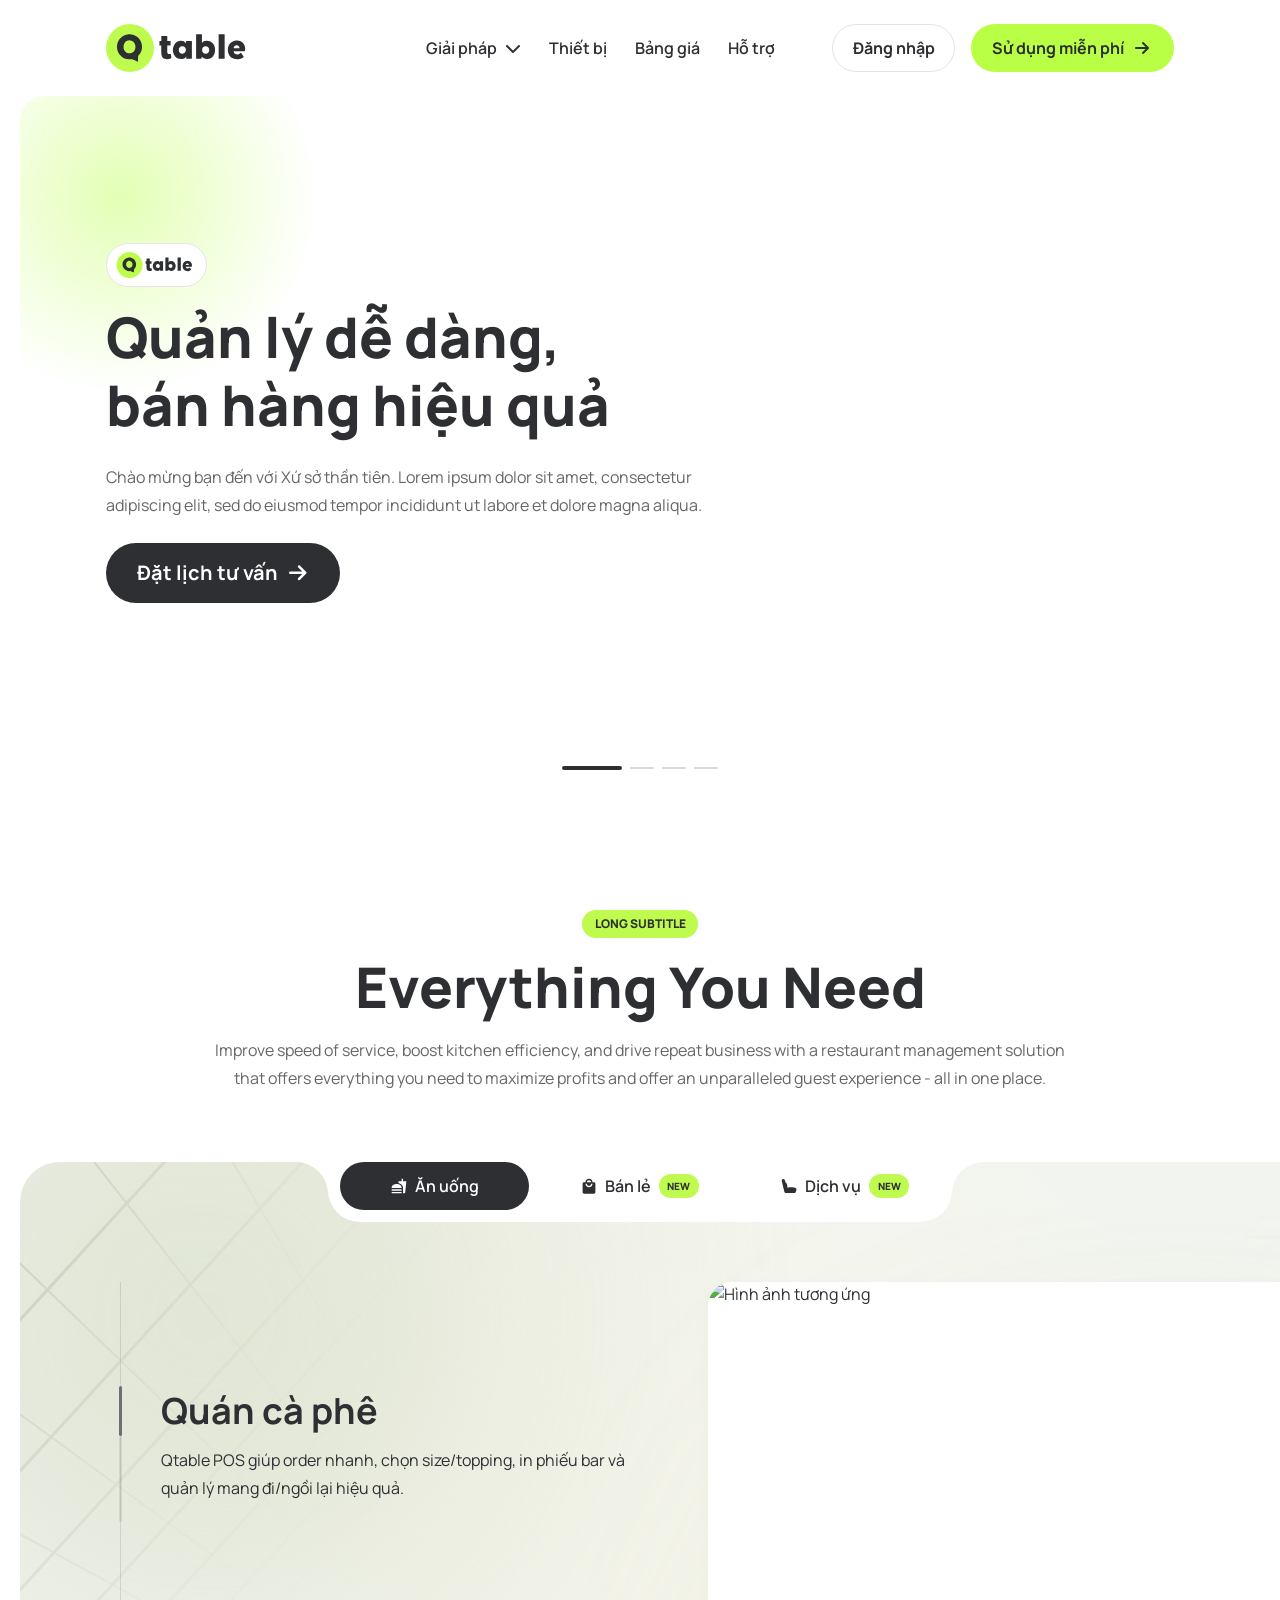
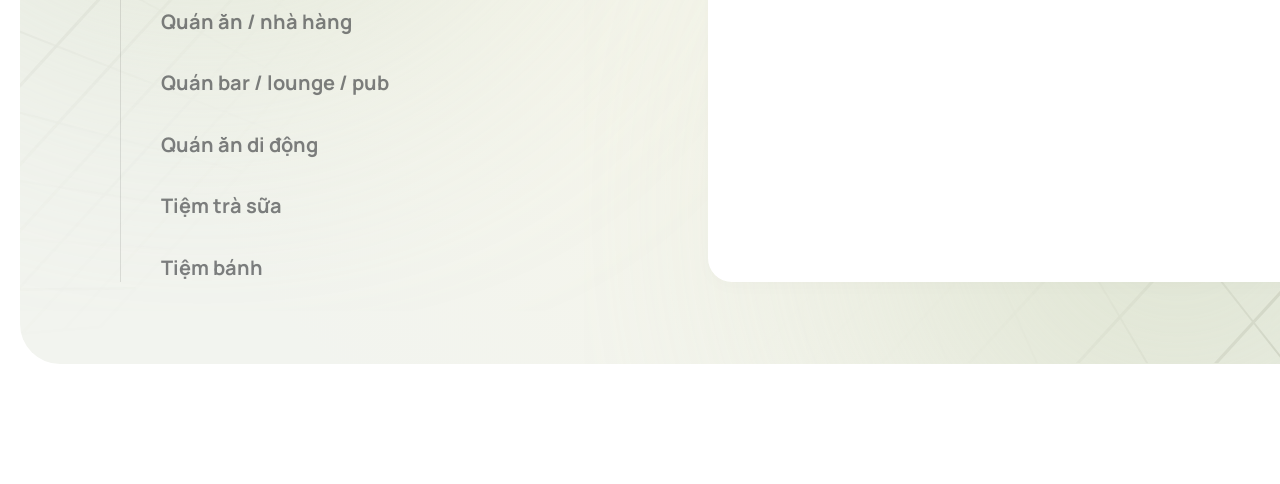
==== commit d846782b: "Fix final mobile margin-top offset and typography matching demo" ====
--- a/index.html
+++ b/index.html
@@ -11,7 +11,7 @@
     <!-- FontAwesome for icons -->
     <link rel="stylesheet" href="https://cdnjs.cloudflare.com/ajax/libs/font-awesome/6.4.0/css/all.min.css">
     <!-- Custom CSS -->
-    <link rel="stylesheet" href="style.css?v=12">
+    <link rel="stylesheet" href="style.css?v=14">
 </head>
 <body>
 
--- a/style.css
+++ b/style.css
@@ -553,13 +553,13 @@
 
 .main-tabs::before {
     left: -32px;
-    background-image: url("data:image/svg+xml,%3Csvg xmlns='http://www.w3.org/2000/svg' viewBox='0 0 32 32'%3E%3Cpath d='M 0 0 A 32 32 0 0 0 32 32 L 32 0 Z' fill='%23FFFFFF'/%3E%3C/svg%3E");
+    background-image: url("data:image/svg+xml,%3Csvg xmlns='http://www.w3.org/2000/svg' viewBox='0 0 32 32'%3E%3Cpath d='M 0 0 L 32 0 L 32 32 A 32 32 0 0 0 0 0 Z' fill='%23FFFFFF'/%3E%3C/svg%3E");
     background-size: cover;
 }
 
 .main-tabs::after {
     right: -32px;
-    background-image: url("data:image/svg+xml,%3Csvg xmlns='http://www.w3.org/2000/svg' viewBox='0 0 32 32'%3E%3Cpath d='M 32 0 A 32 32 0 0 1 0 32 L 0 0 Z' fill='%23FFFFFF'/%3E%3C/svg%3E");
+    background-image: url("data:image/svg+xml,%3Csvg xmlns='http://www.w3.org/2000/svg' viewBox='0 0 32 32'%3E%3Cpath d='M 32 0 L 0 0 L 0 32 A 32 32 0 0 1 32 0 Z' fill='%23FFFFFF'/%3E%3C/svg%3E");
     background-size: cover;
 }
 
@@ -1061,13 +1061,13 @@
 
     .main-tabs::before {
         left: -24px;
-        background-image: url("data:image/svg+xml,%3Csvg xmlns='http://www.w3.org/2000/svg' viewBox='0 0 24 24'%3E%3Cpath d='M 0 0 A 24 24 0 0 0 24 24 L 24 0 Z' fill='%23FFFFFF'/%3E%3C/svg%3E");
+        background-image: url("data:image/svg+xml,%3Csvg xmlns='http://www.w3.org/2000/svg' viewBox='0 0 24 24'%3E%3Cpath d='M 0 0 L 24 0 L 24 24 A 24 24 0 0 0 0 0 Z' fill='%23FFFFFF'/%3E%3C/svg%3E");
         background-size: cover;
     }
 
     .main-tabs::after {
         right: -24px;
-        background-image: url("data:image/svg+xml,%3Csvg xmlns='http://www.w3.org/2000/svg' viewBox='0 0 24 24'%3E%3Cpath d='M 24 0 A 24 24 0 0 1 0 24 L 0 0 Z' fill='%23FFFFFF'/%3E%3C/svg%3E");
+        background-image: url("data:image/svg+xml,%3Csvg xmlns='http://www.w3.org/2000/svg' viewBox='0 0 24 24'%3E%3Cpath d='M 24 0 L 0 0 L 0 24 A 24 24 0 0 1 24 0 Z' fill='%23FFFFFF'/%3E%3C/svg%3E");
         background-size: cover;
     }
 
@@ -1158,7 +1158,7 @@
         gap: 24px;
         height: auto;
         min-height: 566px;
-        margin-top: -52px; /* 40px button + 12px bottom padding */
+        margin-top: -60px; /* 48px button + 12px bottom padding */
         width: 350px;
         max-width: 100%;
         overflow: visible;
@@ -1178,13 +1178,13 @@
         background-size: 350px 350px;
         background-position: top left;
         opacity: 0.35;
-        -webkit-mask-image: radial-gradient(circle at 50% 0%, black 0%, rgba(0, 0, 0, 0.1) 60%, transparent 100%);
-        mask-image: radial-gradient(circle at 50% 0%, black 0%, rgba(0, 0, 0, 0.1) 60%, transparent 100%);
+        -webkit-mask-image: radial-gradient(circle at 0% 0%, black 0%, rgba(0, 0, 0, 0.1) 60%, transparent 100%);
+        mask-image: radial-gradient(circle at 0% 0%, black 0%, rgba(0, 0, 0, 0.1) 60%, transparent 100%);
     }
 
     .decor-grid-pattern.grid-bottom-right {
-        -webkit-mask-image: radial-gradient(circle at 50% 100%, black 0%, rgba(0, 0, 0, 0.1) 60%, transparent 100%);
-        mask-image: radial-gradient(circle at 50% 100%, black 0%, rgba(0, 0, 0, 0.1) 60%, transparent 100%);
+        -webkit-mask-image: radial-gradient(circle at 100% 100%, black 0%, rgba(0, 0, 0, 0.1) 60%, transparent 100%);
+        mask-image: radial-gradient(circle at 100% 100%, black 0%, rgba(0, 0, 0, 0.1) 60%, transparent 100%);
         background-position: bottom right;
     }
     .mobile-v-tabs-toggle {
@@ -1196,21 +1196,22 @@
         background: var(--white);
         border: none;
         box-shadow: 0 4px 20px rgba(0, 0, 0, 0.05);
-        padding: 0 12px;
-        height: 40px;
+        padding: 0 20px;
+        height: 48px;
         border-radius: 60px;
         font-family: var(--font-main);
         font-weight: 400;
-        font-size: 14px;
+        font-size: 16px;
         cursor: pointer;
         color: var(--text-main);
         gap: 10px;
-        line-height: 20px;
-        margin-top: 8px;
+        line-height: 24px;
+        margin-top: 16px;
     }
 
     .mobile-v-tabs-dropdown-item {
-        padding: 14px !important; 
+        padding: 14px 20px !important; 
+        font-size: 16px !important;
     }
 
 
@@ -1245,8 +1246,10 @@
     }
 
     .v-tab.active h3 {
-        font-size: 24px;
-        margin-bottom: 12px;
+        font-size: 26px;
+        font-weight: 800;
+        color: var(--dark);
+        margin-bottom: 8px;
         width: 100%;
         line-height: 1.4;
     }
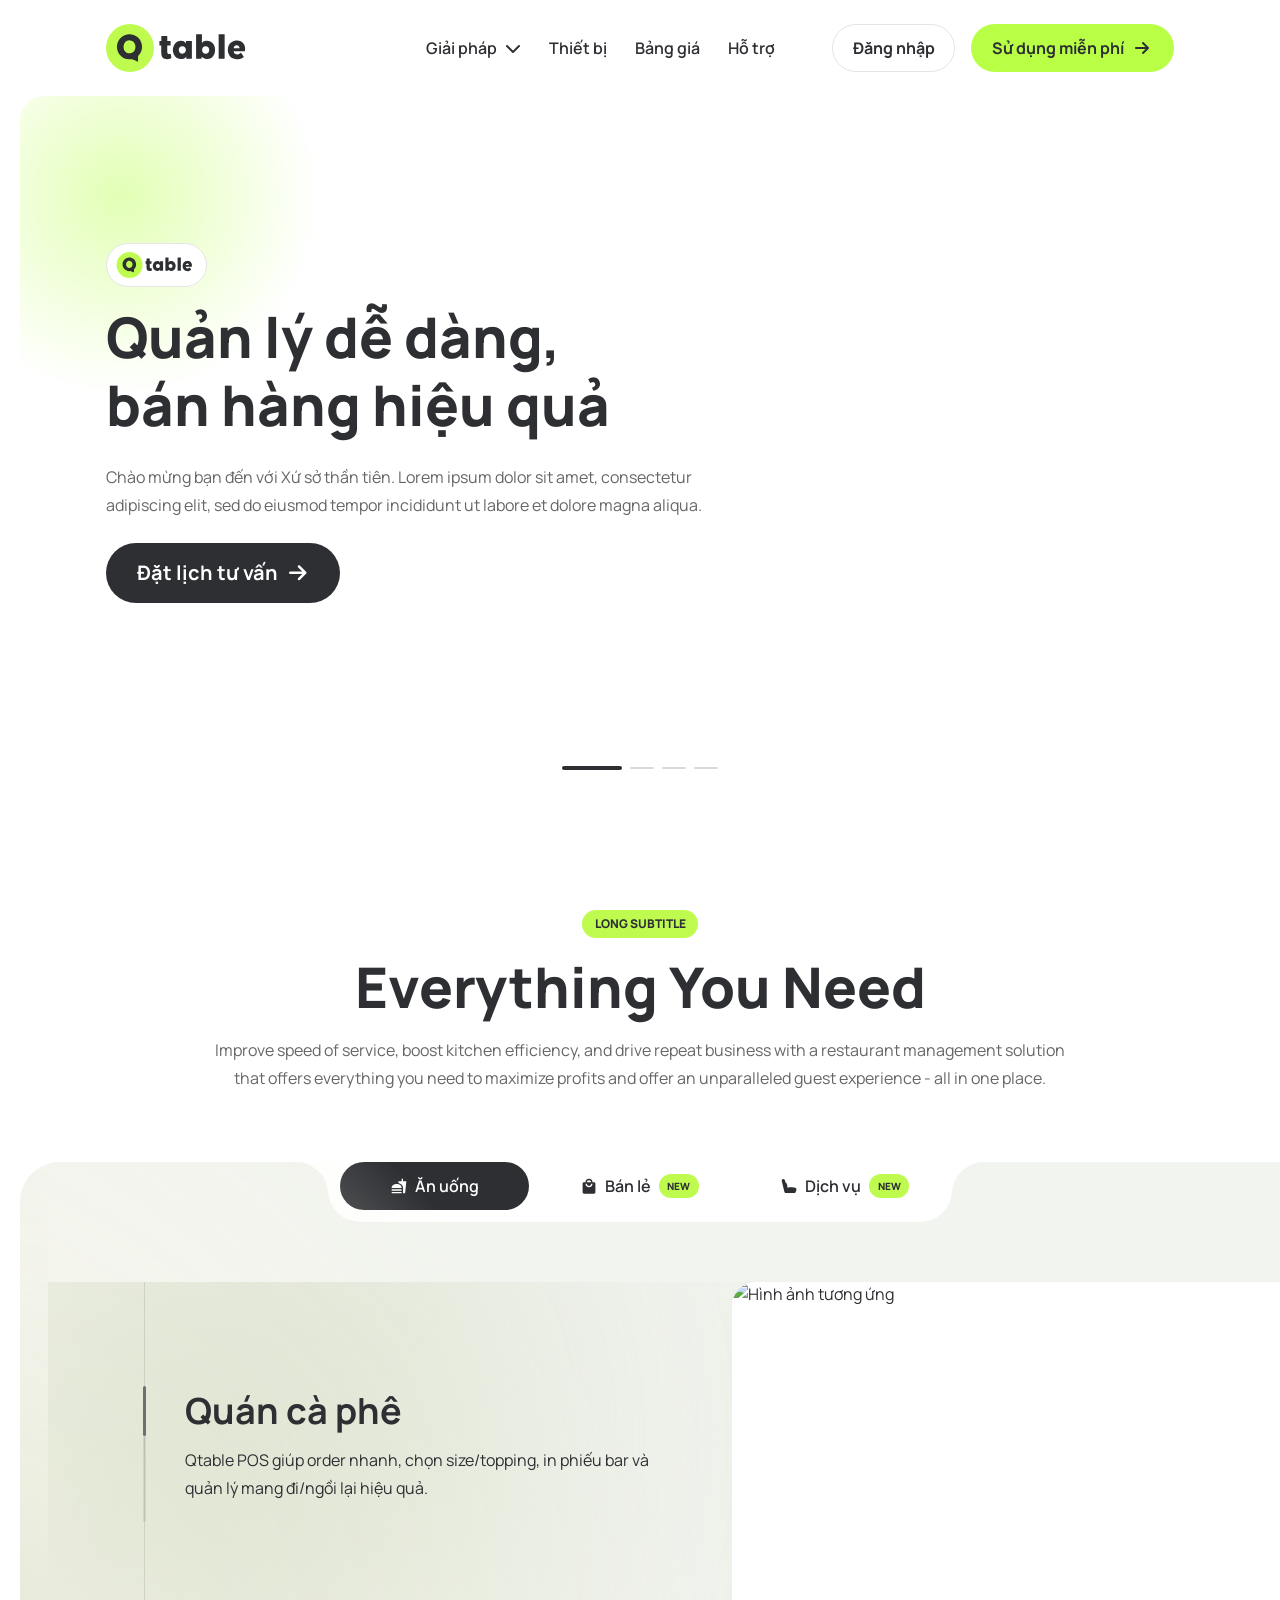
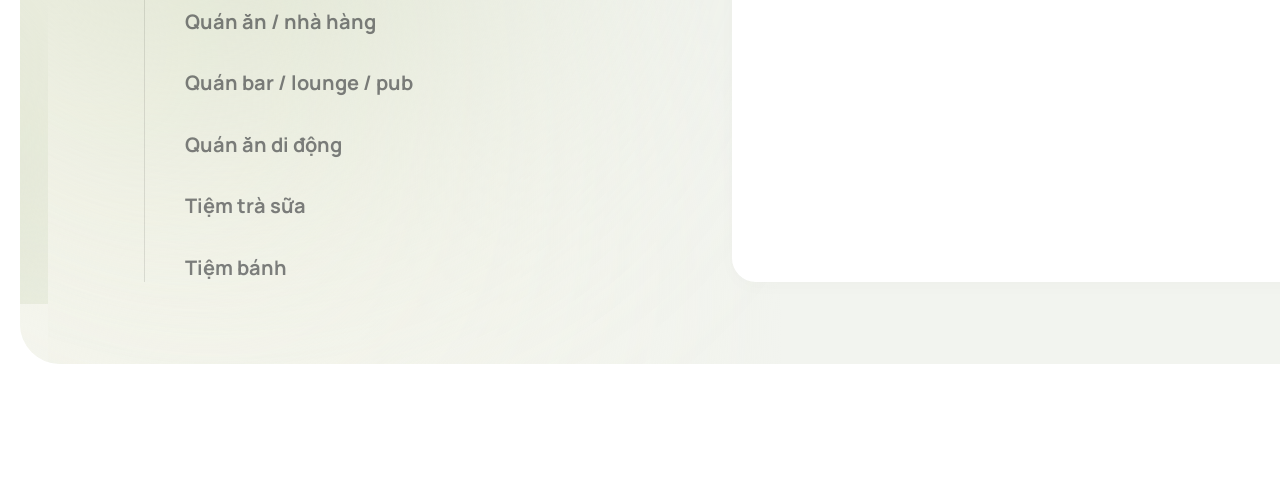
==== commit eabba57d: "Fix grid pattern overflowing container on mobile using decor-wrapper" ====
--- a/index.html
+++ b/index.html
@@ -11,7 +11,7 @@
     <!-- FontAwesome for icons -->
     <link rel="stylesheet" href="https://cdnjs.cloudflare.com/ajax/libs/font-awesome/6.4.0/css/all.min.css">
     <!-- Custom CSS -->
-    <link rel="stylesheet" href="style.css?v=14">
+    <link rel="stylesheet" href="style.css?v=15">
 </head>
 <body>
 
@@ -111,33 +111,35 @@
 
             <!-- Content Area for Tabs -->
             <div class="tabs-content-box">
-                <div class="decor decor-grid-pattern grid-top-left"></div>
-                <div class="decor decor-grid-pattern grid-bottom-right"></div>
-                <div class="decor decor-blur-mask"></div>
-                <svg class="decor top-left" width="776" height="749" viewBox="0 0 776 749" fill="none" xmlns="http://www.w3.org/2000/svg">
-                    <g opacity="0.6" filter="url(#filter0_f_1_514)">
-                    <circle cx="594" cy="594" r="294" fill="#CBD5B9"/>
-                    </g>
-                    <defs>
-                    <filter id="filter0_f_1_514" x="0" y="0" width="1188" height="1188" filterUnits="userSpaceOnUse" color-interpolation-filters="sRGB">
-                    <feFlood flood-opacity="0" result="BackgroundImageFix"/>
-                    <feBlend mode="normal" in="SourceGraphic" in2="BackgroundImageFix" result="shape"/>
-                    <feGaussianBlur stdDeviation="150" result="effect1_foregroundBlur_1_514"/>
-                    </filter>
-                    </defs>
-                </svg>
-                <svg class="decor bottom-right" width="776" height="749" viewBox="0 0 776 749" fill="none" xmlns="http://www.w3.org/2000/svg">
-                    <g opacity="0.6" filter="url(#filter0_f_1_515)">
-                    <circle cx="594" cy="594" r="294" fill="#CBD5B9"/>
-                    </g>
-                    <defs>
-                    <filter id="filter0_f_1_515" x="0" y="0" width="1188" height="1188" filterUnits="userSpaceOnUse" color-interpolation-filters="sRGB">
-                    <feFlood flood-opacity="0" result="BackgroundImageFix"/>
-                    <feBlend mode="normal" in="SourceGraphic" in2="BackgroundImageFix" result="shape"/>
-                    <feGaussianBlur stdDeviation="150" result="effect1_foregroundBlur_1_515"/>
-                    </filter>
-                    </defs>
-                </svg>
+                <div class="decor-wrapper">
+                    <div class="decor decor-grid-pattern grid-top-left"></div>
+                    <div class="decor decor-grid-pattern grid-bottom-right"></div>
+                    <div class="decor decor-blur-mask"></div>
+                    <svg class="decor top-left" width="776" height="749" viewBox="0 0 776 749" fill="none" xmlns="http://www.w3.org/2000/svg">
+                        <g opacity="0.6" filter="url(#filter0_f_1_514)">
+                        <circle cx="594" cy="594" r="294" fill="#CBD5B9"/>
+                        </g>
+                        <defs>
+                        <filter id="filter0_f_1_514" x="0" y="0" width="1188" height="1188" filterUnits="userSpaceOnUse" color-interpolation-filters="sRGB">
+                        <feFlood flood-opacity="0" result="BackgroundImageFix"/>
+                        <feBlend mode="normal" in="SourceGraphic" in2="BackgroundImageFix" result="shape"/>
+                        <feGaussianBlur stdDeviation="150" result="effect1_foregroundBlur_1_514"/>
+                        </filter>
+                        </defs>
+                    </svg>
+                    <svg class="decor bottom-right" width="776" height="749" viewBox="0 0 776 749" fill="none" xmlns="http://www.w3.org/2000/svg">
+                        <g opacity="0.6" filter="url(#filter0_f_1_515)">
+                        <circle cx="594" cy="594" r="294" fill="#CBD5B9"/>
+                        </g>
+                        <defs>
+                        <filter id="filter0_f_1_515" x="0" y="0" width="1188" height="1188" filterUnits="userSpaceOnUse" color-interpolation-filters="sRGB">
+                        <feFlood flood-opacity="0" result="BackgroundImageFix"/>
+                        <feBlend mode="normal" in="SourceGraphic" in2="BackgroundImageFix" result="shape"/>
+                        <feGaussianBlur stdDeviation="150" result="effect1_foregroundBlur_1_515"/>
+                        </filter>
+                        </defs>
+                    </svg>
+                </div>
                 <button class="mobile-v-tabs-toggle">
                     <span id="mobile-v-tabs-label">Quán cà phê</span>
                     <i class="fa-solid fa-chevron-down"></i>
--- a/style.css
+++ b/style.css
@@ -1170,6 +1170,18 @@
 
     .decor {
         display: block;
+    }
+
+    .decor-wrapper {
+        position: absolute;
+        top: 0;
+        left: 0;
+        width: 100%;
+        height: 100%;
+        border-radius: inherit;
+        overflow: hidden;
+        z-index: 0;
+        pointer-events: none;
     }
 
     .decor-grid-pattern {
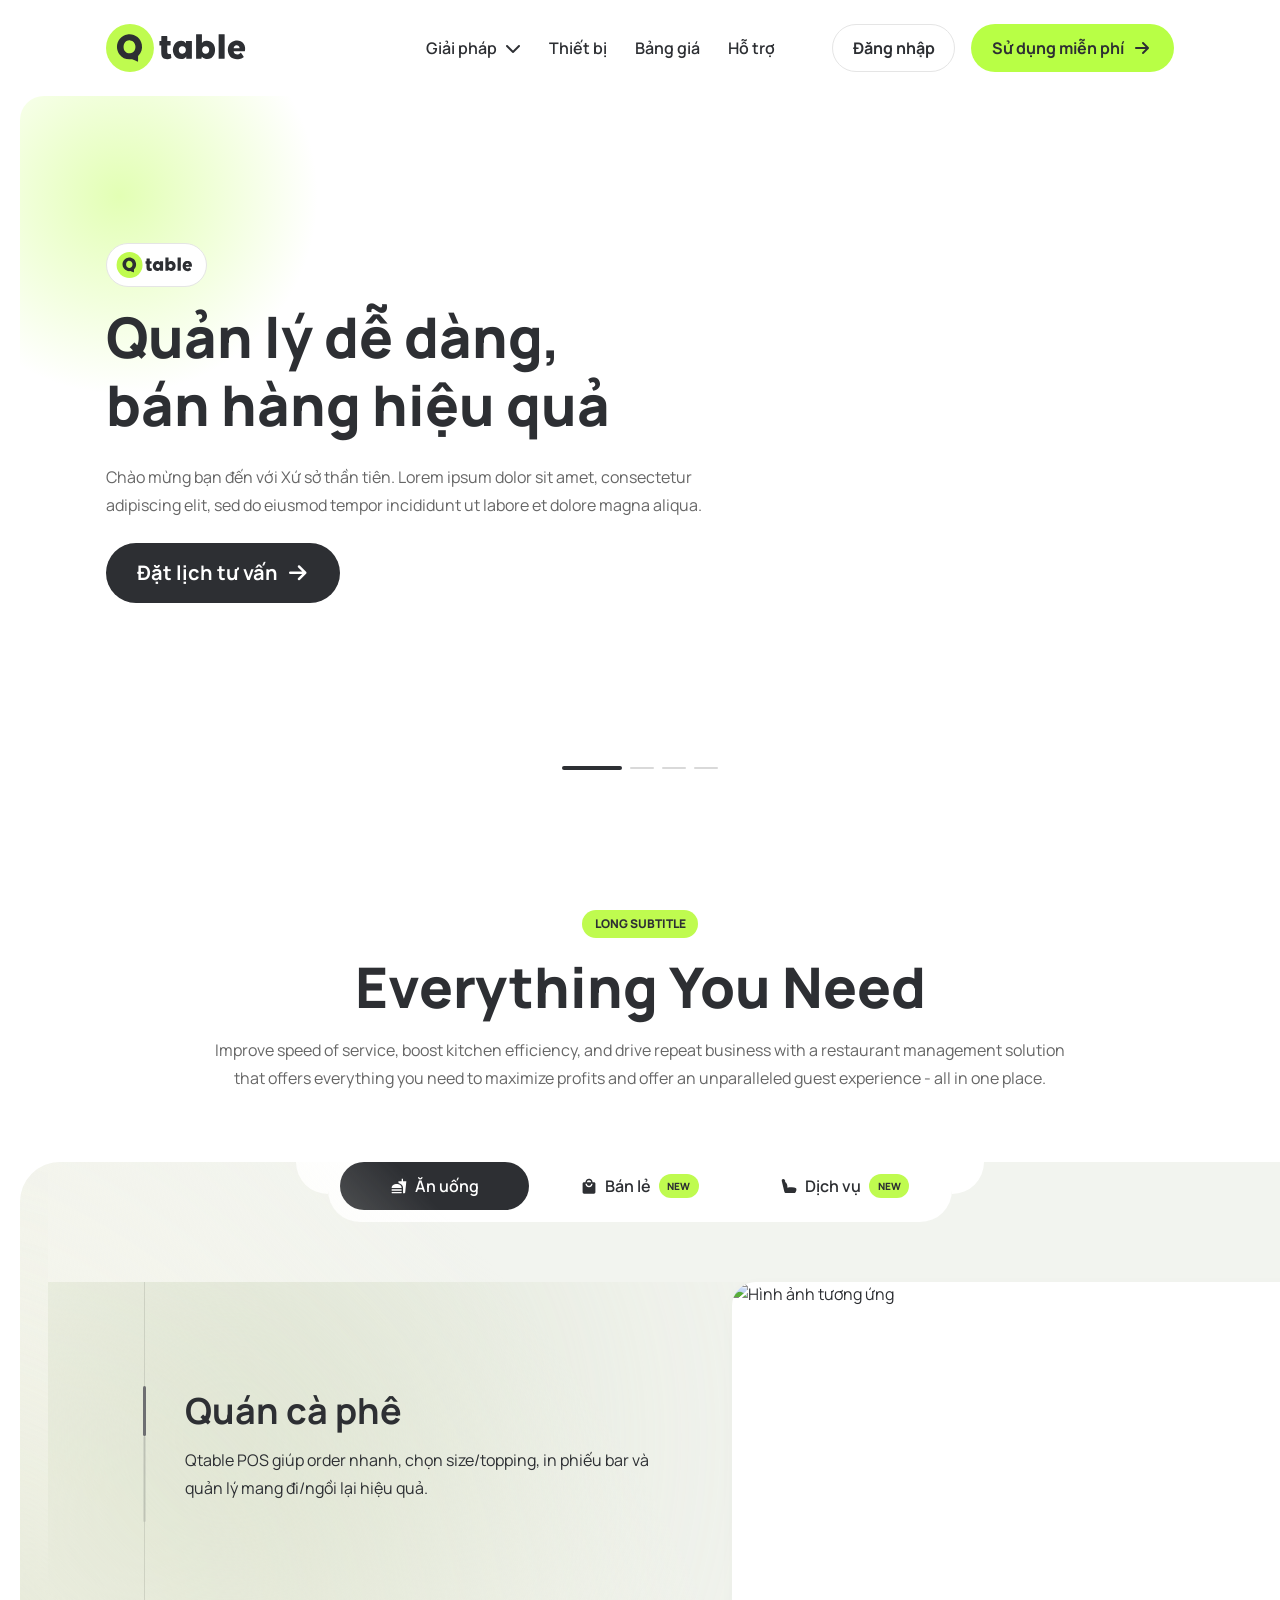
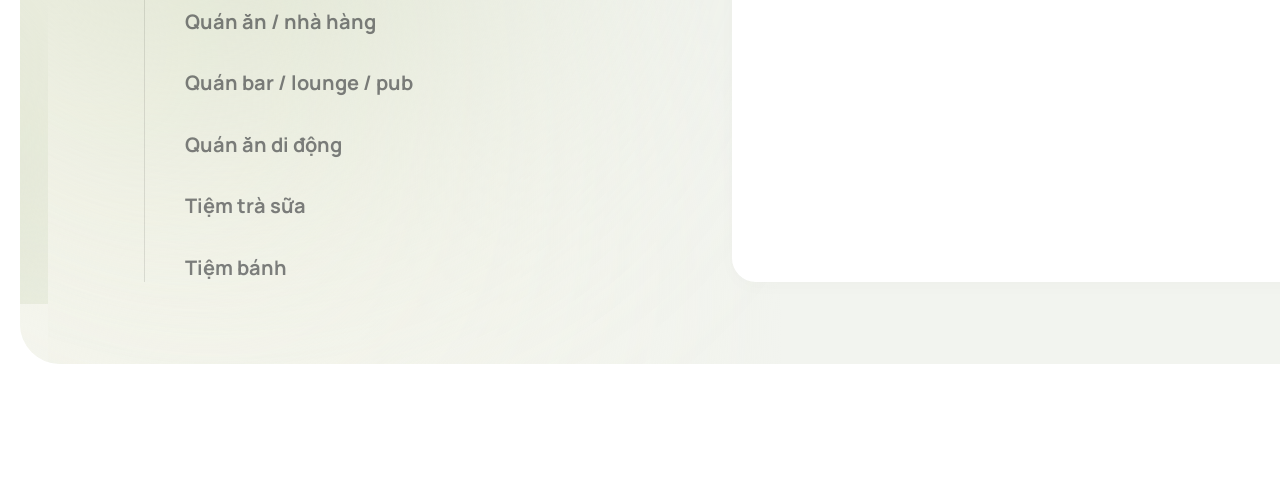
==== commit 3bb0610f: "Revert desktop SVGs to original paths to fix 1px horizontal artifact" ====
--- a/index.html
+++ b/index.html
@@ -11,7 +11,7 @@
     <!-- FontAwesome for icons -->
     <link rel="stylesheet" href="https://cdnjs.cloudflare.com/ajax/libs/font-awesome/6.4.0/css/all.min.css">
     <!-- Custom CSS -->
-    <link rel="stylesheet" href="style.css?v=15">
+    <link rel="stylesheet" href="style.css?v=16">
 </head>
 <body>
 
--- a/style.css
+++ b/style.css
@@ -553,13 +553,13 @@
 
 .main-tabs::before {
     left: -32px;
-    background-image: url("data:image/svg+xml,%3Csvg xmlns='http://www.w3.org/2000/svg' viewBox='0 0 32 32'%3E%3Cpath d='M 0 0 L 32 0 L 32 32 A 32 32 0 0 0 0 0 Z' fill='%23FFFFFF'/%3E%3C/svg%3E");
+    background-image: url("data:image/svg+xml,%3Csvg xmlns='http://www.w3.org/2000/svg' viewBox='0 0 32 32'%3E%3Cpath d='M 0 0 A 32 32 0 0 0 32 32 L 32 0 Z' fill='%23FFFFFF'/%3E%3C/svg%3E");
     background-size: cover;
 }
 
 .main-tabs::after {
     right: -32px;
-    background-image: url("data:image/svg+xml,%3Csvg xmlns='http://www.w3.org/2000/svg' viewBox='0 0 32 32'%3E%3Cpath d='M 32 0 L 0 0 L 0 32 A 32 32 0 0 1 32 0 Z' fill='%23FFFFFF'/%3E%3C/svg%3E");
+    background-image: url("data:image/svg+xml,%3Csvg xmlns='http://www.w3.org/2000/svg' viewBox='0 0 32 32'%3E%3Cpath d='M 32 0 A 32 32 0 0 1 0 32 L 0 0 Z' fill='%23FFFFFF'/%3E%3C/svg%3E");
     background-size: cover;
 }
 
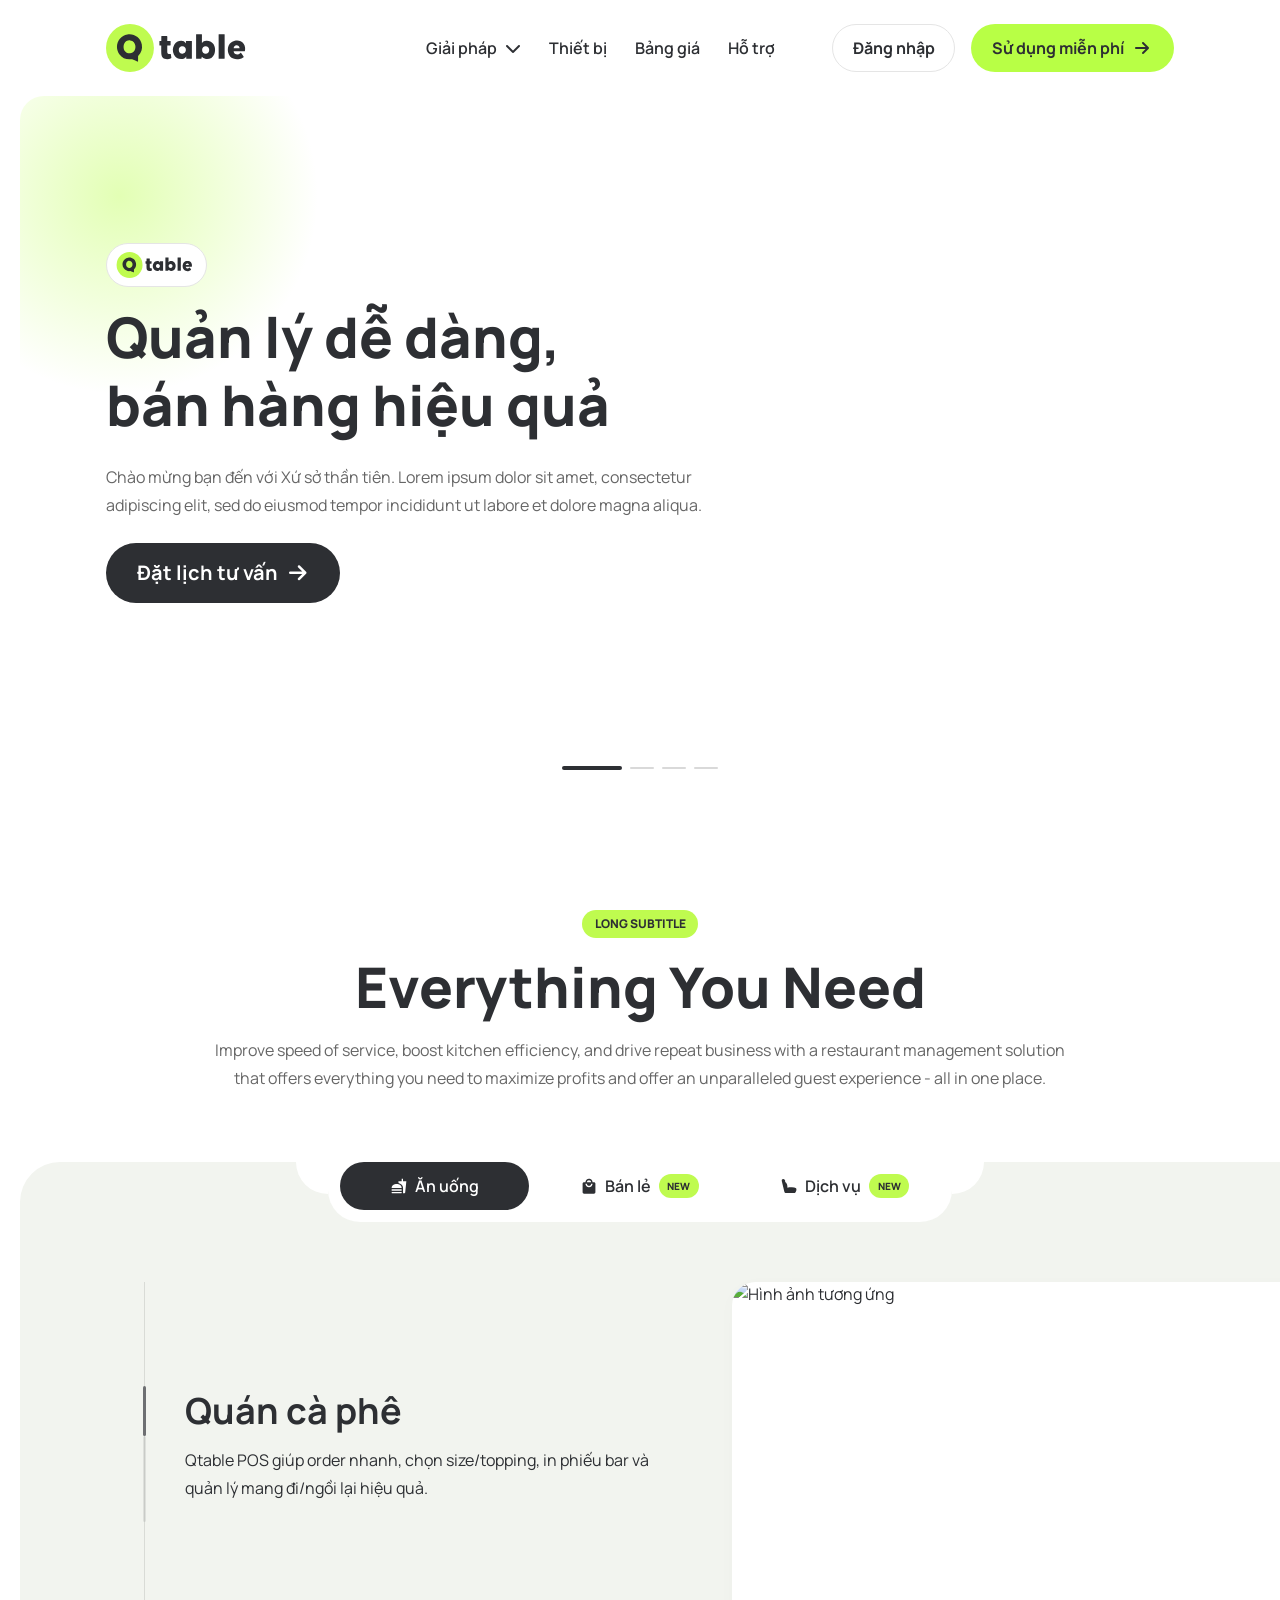
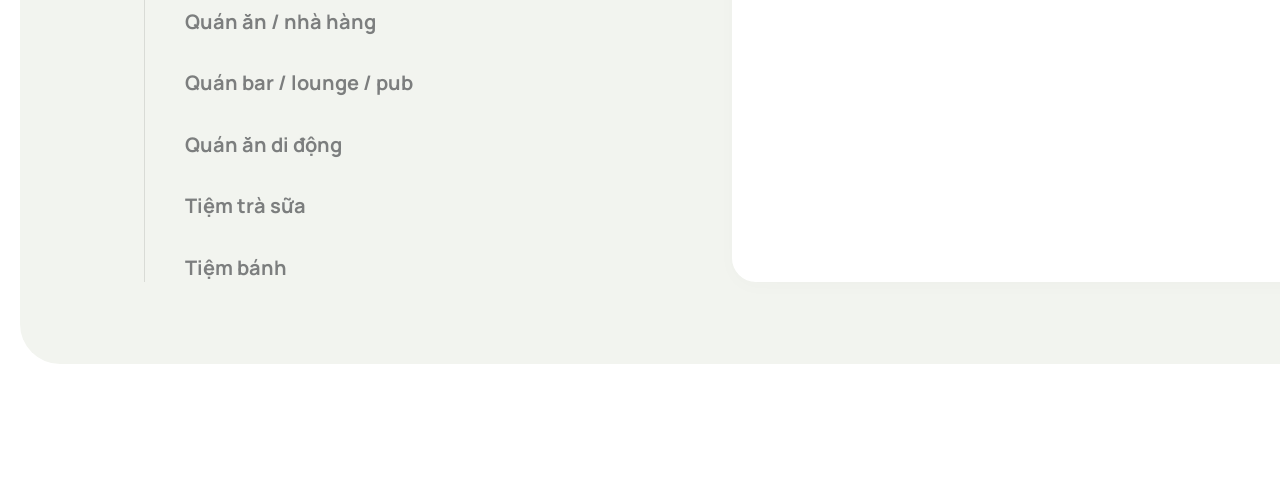
==== commit cb6c0386: "Fix huge gap on PC caused by decor-wrapper participating in flex layout" ====
--- a/index.html
+++ b/index.html
@@ -11,7 +11,7 @@
     <!-- FontAwesome for icons -->
     <link rel="stylesheet" href="https://cdnjs.cloudflare.com/ajax/libs/font-awesome/6.4.0/css/all.min.css">
     <!-- Custom CSS -->
-    <link rel="stylesheet" href="style.css?v=16">
+    <link rel="stylesheet" href="style.css?v=17">
 </head>
 <body>
 
--- a/style.css
+++ b/style.css
@@ -690,6 +690,18 @@
     pointer-events: none;
 }
 
+.decor-wrapper {
+    position: absolute;
+    top: 0;
+    left: 0;
+    width: 100%;
+    height: 100%;
+    border-radius: inherit;
+    overflow: hidden;
+    z-index: 0;
+    pointer-events: none;
+}
+
 .tabs-content-box .decor.top-left {
     top: 0;
     left: 0;
@@ -1170,18 +1182,6 @@
 
     .decor {
         display: block;
-    }
-
-    .decor-wrapper {
-        position: absolute;
-        top: 0;
-        left: 0;
-        width: 100%;
-        height: 100%;
-        border-radius: inherit;
-        overflow: hidden;
-        z-index: 0;
-        pointer-events: none;
     }
 
     .decor-grid-pattern {
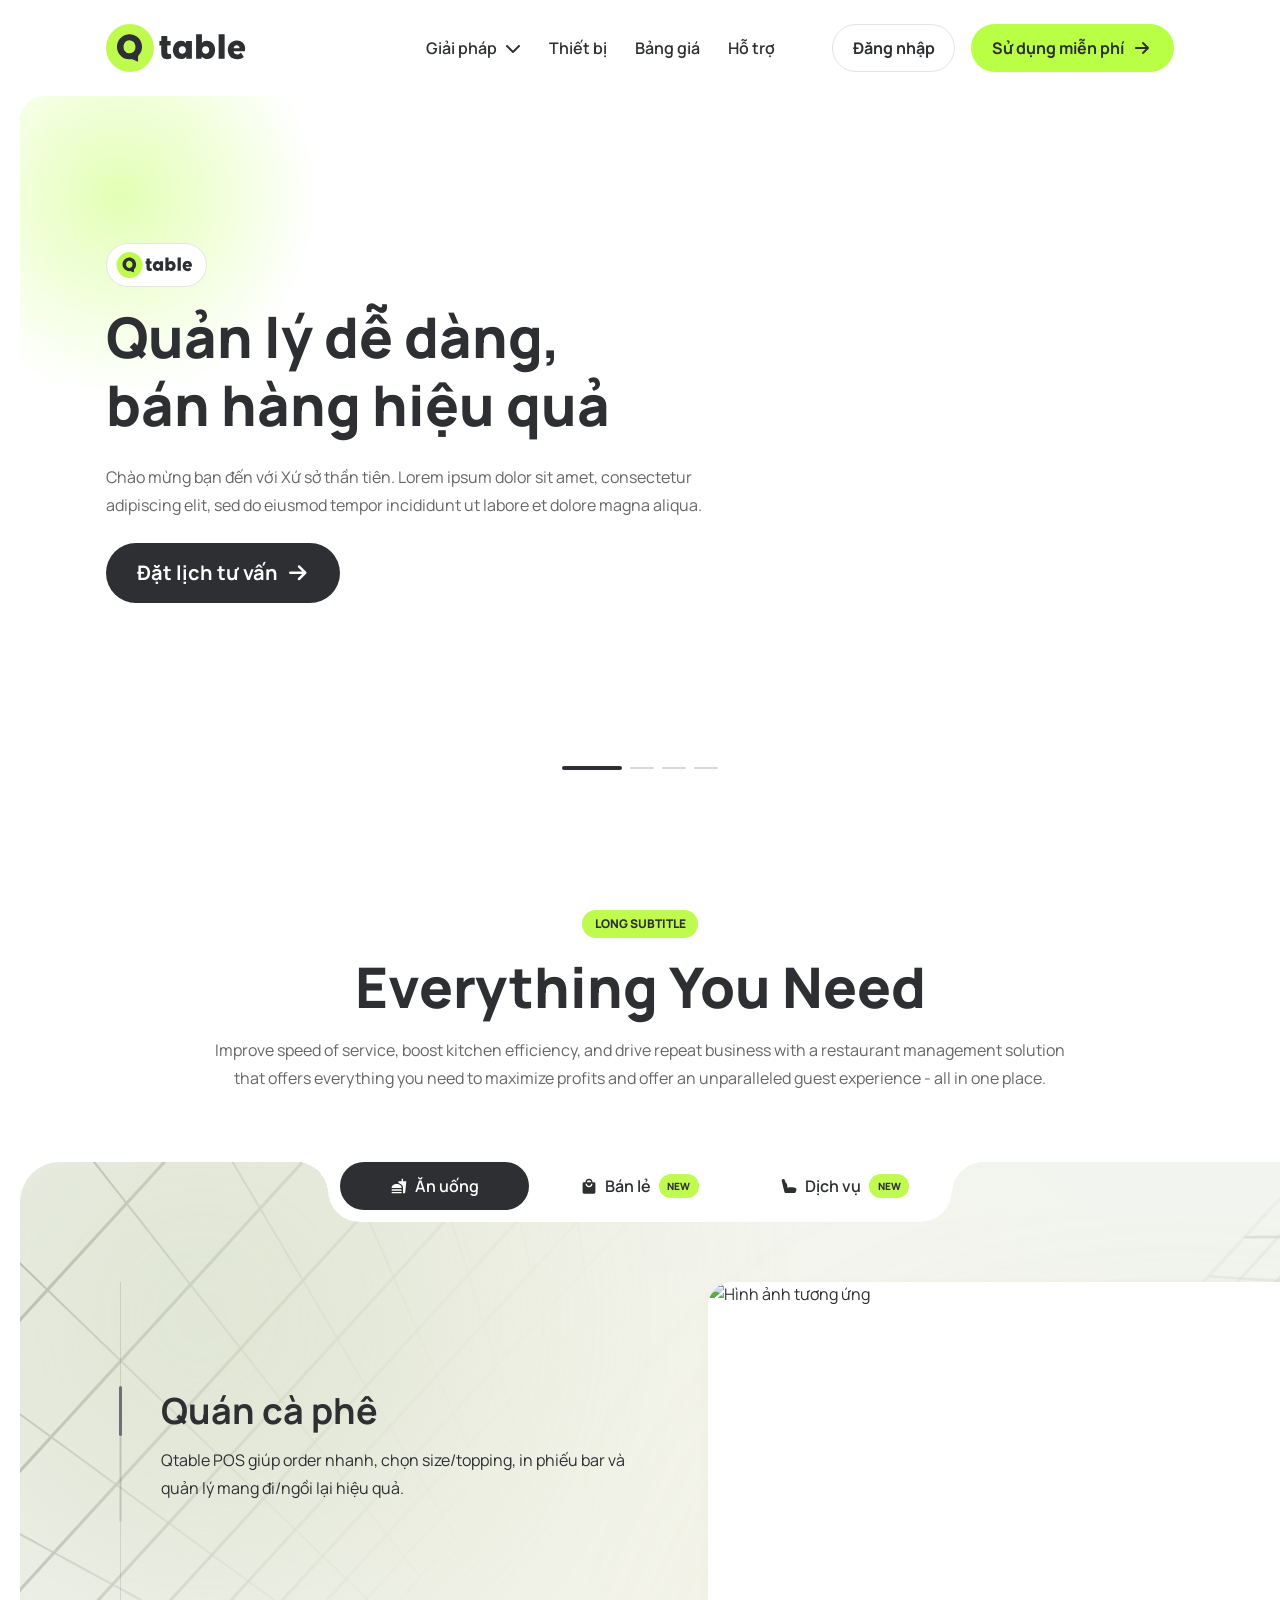
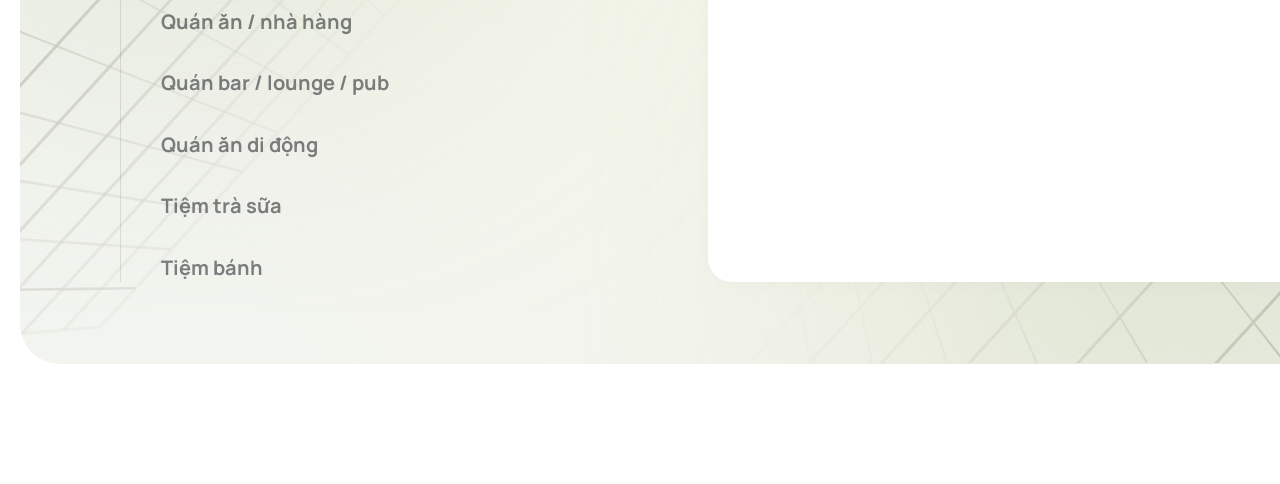
==== commit 26bbb3c1: "Fix grid pattern visibility on PC and update tabs layout" ====
--- a/index.html
+++ b/index.html
@@ -1,5 +1,6 @@
 <!DOCTYPE html>
 <html lang="vi">
+
 <head>
     <meta charset="UTF-8">
     <meta name="viewport" content="width=device-width, initial-scale=1.0">
@@ -7,12 +8,14 @@
     <!-- Google Fonts -->
     <link rel="preconnect" href="https://fonts.googleapis.com">
     <link rel="preconnect" href="https://fonts.gstatic.com" crossorigin>
-    <link href="https://fonts.googleapis.com/css2?family=Manrope:wght@400;500;600;700;800&display=swap" rel="stylesheet">
+    <link href="https://fonts.googleapis.com/css2?family=Manrope:wght@400;500;600;700;800&display=swap"
+        rel="stylesheet">
     <!-- FontAwesome for icons -->
     <link rel="stylesheet" href="https://cdnjs.cloudflare.com/ajax/libs/font-awesome/6.4.0/css/all.min.css">
     <!-- Custom CSS -->
-    <link rel="stylesheet" href="style.css?v=17">
+    <link rel="stylesheet" href="style.css?v=11">
 </head>
+
 <body>
 
     <!-- Header -->
@@ -20,22 +23,35 @@
         <div class="container header-inner">
             <a href="#" class="logo" aria-label="Trang chủ Q table">
                 <svg width="140" height="48" viewBox="0 0 140 48" fill="none" xmlns="http://www.w3.org/2000/svg">
-                    <ellipse cx="23.9655" cy="24" rx="23.9655" ry="24" fill="#BFFB4F"/>
-                    <path d="M10.9557 22.8637C10.9573 16.7617 15.3369 11.5582 21.3781 10.4822C28.0781 9.28837 34.5932 13.7991 35.8164 20.5515C36.5995 24.8731 35.4029 28.628 32.3309 31.7798C32.1884 31.9258 32.0839 32.178 32.0806 32.3821C32.0599 33.9443 32.0715 35.5065 32.0682 37.0687C32.0665 37.7225 31.9025 37.8469 31.2942 37.5905C29.5564 36.8588 27.8303 36.098 26.0909 35.3696C25.8563 35.2717 25.5655 35.2394 25.3102 35.2684C20.3572 35.8242 16.3314 34.1633 13.3257 30.1769C11.7197 28.0456 10.9557 25.4978 10.9557 22.8637ZM23.4979 29.3473C23.6769 29.3348 23.8559 29.3224 24.0349 29.31C25.9019 29.1739 27.3878 28.365 28.393 26.7663C29.36 25.2273 29.578 23.5315 29.3625 21.7528C29.0485 19.1594 27.3977 16.7177 24.1807 16.3909C21.8065 16.1494 19.4812 17.077 18.3186 19.463C17.6125 20.9116 17.4692 22.4373 17.6523 24.021C18.0252 27.2392 20.3132 29.334 23.4979 29.3473Z" fill="#2D2F33"/>
-                    <path d="M95.8463 32.7348C95.7278 33.2459 95.6043 33.7105 95.5156 34.1825C95.4394 34.5874 95.219 34.789 94.8113 34.7907C93.3478 34.7956 91.8835 34.7973 90.42 34.8056C90.1913 34.8072 90.0902 34.7118 90.101 34.4853C90.106 34.375 90.1002 34.2638 90.1002 34.1535C90.1002 26.4528 90.1002 18.7521 90.1002 11.0506C90.1002 10.9677 90.1093 10.8839 90.1002 10.8017C90.0529 10.4126 90.1988 10.2799 90.6081 10.2857C92.21 10.3098 93.8119 10.3073 95.4137 10.2874C95.8131 10.2824 95.9358 10.4077 95.9341 10.8059C95.92 13.474 95.9267 16.1429 95.9267 18.811C95.9267 18.8658 95.9267 18.9206 95.9267 18.9753C95.9623 18.977 95.9996 18.9878 96.0054 18.9786C96.9783 17.4256 98.5056 16.8249 100.21 16.7245C102.995 16.5611 105.408 17.4347 107.187 19.6896C108.229 21.0112 108.759 22.5494 108.957 24.2136C109.2 26.2487 109.042 28.2349 108.277 30.1505C106.862 33.6897 103.571 35.359 100.079 34.9591C98.7028 34.8014 97.454 34.3476 96.4338 33.372C96.2457 33.1919 96.0792 32.9887 95.8471 32.7365L95.8463 32.7348ZM99.6359 29.6311C101.663 29.6311 103.207 28.0316 103.214 25.9235C103.222 23.7748 101.698 22.1926 99.6259 22.1976C97.5443 22.2026 96.0957 23.7241 96.0957 25.9086C96.0957 28.0582 97.5915 29.632 99.6359 29.632V29.6311Z" fill="#2D2F33"/>
-                    <path d="M79.9255 19.3329C79.9255 18.6625 79.9379 18.032 79.9205 17.4023C79.9114 17.058 80.0108 16.9045 80.3871 16.9079C82.0718 16.9228 83.7557 16.9211 85.4404 16.9095C85.7868 16.907 85.8979 17.0464 85.8979 17.3758C85.8929 22.9883 85.8954 28.5999 85.8929 34.2124C85.8929 34.706 85.8208 34.7716 85.3501 34.7716C83.8311 34.7724 82.3121 34.7732 80.794 34.7716C80.2909 34.7716 80.2487 34.7276 80.2429 34.2298C80.2363 33.6499 80.2329 33.0692 80.2271 32.4892C80.2271 32.4834 80.2048 32.4785 80.1642 32.4594C79.4225 33.9693 78.0817 34.6496 76.5212 34.9018C73.1534 35.4469 69.4799 34.0755 67.8788 30.4575C66.4386 27.2028 66.4468 23.8868 68.2584 20.7524C69.7873 18.1059 72.159 16.6888 75.2442 16.7079C77.1718 16.7195 78.7786 17.487 79.7979 19.23C79.8153 19.2607 79.8559 19.2773 79.9255 19.3312V19.3329ZM72.7855 25.9177C72.7548 28.1088 74.3642 29.6967 76.5461 29.6295C78.3178 29.5747 79.6852 28.2755 79.8857 26.306C80.1484 23.7233 78.2913 21.7919 75.5782 22.2806C73.8379 22.5942 72.8128 23.9863 72.7855 25.9177Z" fill="#2D2F33"/>
-                    <path d="M127.696 27.3414C127.594 28.4307 128.27 29.5175 129.335 30.0435C130.942 30.8366 132.784 30.5114 134.18 29.189C134.22 29.1508 134.262 29.1143 134.297 29.072C134.829 28.439 134.883 28.5053 135.339 29.1516C136.039 30.1439 136.726 31.1452 137.408 32.1507C137.819 32.758 137.79 32.9323 137.202 33.3811C136.144 34.1883 134.936 34.682 133.654 34.9906C131.506 35.5075 129.38 35.4162 127.318 34.6065C124.715 33.5835 123.05 31.6662 122.294 28.9965C121.59 26.5101 121.643 24.0253 122.683 21.6243C123.857 18.9139 125.969 17.326 128.812 16.6988C130.797 16.2607 132.769 16.3329 134.641 17.2016C137.181 18.3796 138.613 20.4064 139.017 23.1617C139.194 24.3704 139.169 25.5809 138.949 26.7888C138.879 27.1729 138.708 27.353 138.322 27.3372C138.143 27.3297 137.963 27.3414 137.783 27.3414C134.593 27.3414 131.404 27.3414 128.214 27.3414H127.696ZM127.68 24.2111H133.606C133.408 22.1843 132.325 21.1921 130.402 21.2469C128.924 21.2892 127.752 22.5593 127.68 24.2111Z" fill="#2D2F33"/>
-                    <path d="M61.275 16.9386C62.2064 16.9386 63.1006 16.9386 63.9939 16.9386C64.5889 16.9386 64.6072 16.9568 64.608 17.5351C64.608 18.641 64.6096 19.7469 64.608 20.8528C64.6063 21.4485 64.5558 21.4974 63.9749 21.4974C63.0931 21.4974 62.2122 21.4974 61.3023 21.4974C61.2907 21.6086 61.27 21.7139 61.27 21.8193C61.2684 23.8652 61.2717 25.9111 61.2675 27.9569C61.2659 28.6522 61.4192 29.2794 62.025 29.7008C62.5951 30.0974 63.2431 30.0908 63.897 30.0136C64.047 29.9962 64.1961 29.9655 64.3461 29.9456C64.6304 29.9074 64.8002 30.0418 64.8442 30.3156C65.029 31.4588 65.2204 32.6021 65.3687 33.7503C65.3894 33.9104 65.2212 34.18 65.0671 34.2647C62.9829 35.3996 60.7977 35.5863 58.5569 34.8263C56.7371 34.2091 55.8007 32.8087 55.5057 30.9868C55.3283 29.8883 55.2761 28.7625 55.2537 27.6475C55.2148 25.7543 55.243 23.8602 55.243 21.9661C55.243 21.8185 55.243 21.67 55.243 21.4808C54.7739 21.4808 54.3496 21.47 53.9253 21.4841C53.5649 21.4957 53.4024 21.3738 53.4091 20.9805C53.429 19.8199 53.4149 18.6584 53.4165 17.4969C53.4174 16.9858 53.4687 16.9394 53.9974 16.9386C54.3952 16.9377 54.7938 16.9386 55.3093 16.9386C55.3093 16.2383 55.3043 15.5663 55.3109 14.8943C55.3184 14.1062 55.3391 13.3189 55.3465 12.5307C55.3499 12.1823 55.4634 12.018 55.8612 12.0238C57.4075 12.0462 58.9538 12.0313 60.5002 12.0338C61.1416 12.0346 61.3264 12.2345 61.3181 12.885C61.3023 14.1153 61.2891 15.3457 61.275 16.5752C61.2742 16.6814 61.275 16.7884 61.275 16.9377V16.9386Z" fill="#2D2F33"/>
-                    <path d="M118.634 22.5344C118.634 26.4039 118.634 30.2733 118.634 34.1427C118.634 34.5625 118.419 34.7727 117.988 34.7732C116.4 34.7732 114.813 34.7732 113.226 34.7732C112.645 34.7732 112.641 34.7732 112.641 34.1759C112.641 28.4132 112.641 22.6506 112.641 16.8879C112.641 14.8562 112.651 12.8252 112.633 10.7934C112.63 10.3886 112.756 10.2816 113.15 10.2865C114.793 10.3073 116.435 10.2948 118.078 10.2957C118.631 10.2957 118.634 10.2973 118.634 10.8432C118.634 14.74 118.634 18.6376 118.634 22.5344Z" fill="#2D2F33"/>
+                    <ellipse cx="23.9655" cy="24" rx="23.9655" ry="24" fill="#BFFB4F" />
+                    <path
+                        d="M10.9557 22.8637C10.9573 16.7617 15.3369 11.5582 21.3781 10.4822C28.0781 9.28837 34.5932 13.7991 35.8164 20.5515C36.5995 24.8731 35.4029 28.628 32.3309 31.7798C32.1884 31.9258 32.0839 32.178 32.0806 32.3821C32.0599 33.9443 32.0715 35.5065 32.0682 37.0687C32.0665 37.7225 31.9025 37.8469 31.2942 37.5905C29.5564 36.8588 27.8303 36.098 26.0909 35.3696C25.8563 35.2717 25.5655 35.2394 25.3102 35.2684C20.3572 35.8242 16.3314 34.1633 13.3257 30.1769C11.7197 28.0456 10.9557 25.4978 10.9557 22.8637ZM23.4979 29.3473C23.6769 29.3348 23.8559 29.3224 24.0349 29.31C25.9019 29.1739 27.3878 28.365 28.393 26.7663C29.36 25.2273 29.578 23.5315 29.3625 21.7528C29.0485 19.1594 27.3977 16.7177 24.1807 16.3909C21.8065 16.1494 19.4812 17.077 18.3186 19.463C17.6125 20.9116 17.4692 22.4373 17.6523 24.021C18.0252 27.2392 20.3132 29.334 23.4979 29.3473Z"
+                        fill="#2D2F33" />
+                    <path
+                        d="M95.8463 32.7348C95.7278 33.2459 95.6043 33.7105 95.5156 34.1825C95.4394 34.5874 95.219 34.789 94.8113 34.7907C93.3478 34.7956 91.8835 34.7973 90.42 34.8056C90.1913 34.8072 90.0902 34.7118 90.101 34.4853C90.106 34.375 90.1002 34.2638 90.1002 34.1535C90.1002 26.4528 90.1002 18.7521 90.1002 11.0506C90.1002 10.9677 90.1093 10.8839 90.1002 10.8017C90.0529 10.4126 90.1988 10.2799 90.6081 10.2857C92.21 10.3098 93.8119 10.3073 95.4137 10.2874C95.8131 10.2824 95.9358 10.4077 95.9341 10.8059C95.92 13.474 95.9267 16.1429 95.9267 18.811C95.9267 18.8658 95.9267 18.9206 95.9267 18.9753C95.9623 18.977 95.9996 18.9878 96.0054 18.9786C96.9783 17.4256 98.5056 16.8249 100.21 16.7245C102.995 16.5611 105.408 17.4347 107.187 19.6896C108.229 21.0112 108.759 22.5494 108.957 24.2136C109.2 26.2487 109.042 28.2349 108.277 30.1505C106.862 33.6897 103.571 35.359 100.079 34.9591C98.7028 34.8014 97.454 34.3476 96.4338 33.372C96.2457 33.1919 96.0792 32.9887 95.8471 32.7365L95.8463 32.7348ZM99.6359 29.6311C101.663 29.6311 103.207 28.0316 103.214 25.9235C103.222 23.7748 101.698 22.1926 99.6259 22.1976C97.5443 22.2026 96.0957 23.7241 96.0957 25.9086C96.0957 28.0582 97.5915 29.632 99.6359 29.632V29.6311Z"
+                        fill="#2D2F33" />
+                    <path
+                        d="M79.9255 19.3329C79.9255 18.6625 79.9379 18.032 79.9205 17.4023C79.9114 17.058 80.0108 16.9045 80.3871 16.9079C82.0718 16.9228 83.7557 16.9211 85.4404 16.9095C85.7868 16.907 85.8979 17.0464 85.8979 17.3758C85.8929 22.9883 85.8954 28.5999 85.8929 34.2124C85.8929 34.706 85.8208 34.7716 85.3501 34.7716C83.8311 34.7724 82.3121 34.7732 80.794 34.7716C80.2909 34.7716 80.2487 34.7276 80.2429 34.2298C80.2363 33.6499 80.2329 33.0692 80.2271 32.4892C80.2271 32.4834 80.2048 32.4785 80.1642 32.4594C79.4225 33.9693 78.0817 34.6496 76.5212 34.9018C73.1534 35.4469 69.4799 34.0755 67.8788 30.4575C66.4386 27.2028 66.4468 23.8868 68.2584 20.7524C69.7873 18.1059 72.159 16.6888 75.2442 16.7079C77.1718 16.7195 78.7786 17.487 79.7979 19.23C79.8153 19.2607 79.8559 19.2773 79.9255 19.3312V19.3329ZM72.7855 25.9177C72.7548 28.1088 74.3642 29.6967 76.5461 29.6295C78.3178 29.5747 79.6852 28.2755 79.8857 26.306C80.1484 23.7233 78.2913 21.7919 75.5782 22.2806C73.8379 22.5942 72.8128 23.9863 72.7855 25.9177Z"
+                        fill="#2D2F33" />
+                    <path
+                        d="M127.696 27.3414C127.594 28.4307 128.27 29.5175 129.335 30.0435C130.942 30.8366 132.784 30.5114 134.18 29.189C134.22 29.1508 134.262 29.1143 134.297 29.072C134.829 28.439 134.883 28.5053 135.339 29.1516C136.039 30.1439 136.726 31.1452 137.408 32.1507C137.819 32.758 137.79 32.9323 137.202 33.3811C136.144 34.1883 134.936 34.682 133.654 34.9906C131.506 35.5075 129.38 35.4162 127.318 34.6065C124.715 33.5835 123.05 31.6662 122.294 28.9965C121.59 26.5101 121.643 24.0253 122.683 21.6243C123.857 18.9139 125.969 17.326 128.812 16.6988C130.797 16.2607 132.769 16.3329 134.641 17.2016C137.181 18.3796 138.613 20.4064 139.017 23.1617C139.194 24.3704 139.169 25.5809 138.949 26.7888C138.879 27.1729 138.708 27.353 138.322 27.3372C138.143 27.3297 137.963 27.3414 137.783 27.3414C134.593 27.3414 131.404 27.3414 128.214 27.3414H127.696ZM127.68 24.2111H133.606C133.408 22.1843 132.325 21.1921 130.402 21.2469C128.924 21.2892 127.752 22.5593 127.68 24.2111Z"
+                        fill="#2D2F33" />
+                    <path
+                        d="M61.275 16.9386C62.2064 16.9386 63.1006 16.9386 63.9939 16.9386C64.5889 16.9386 64.6072 16.9568 64.608 17.5351C64.608 18.641 64.6096 19.7469 64.608 20.8528C64.6063 21.4485 64.5558 21.4974 63.9749 21.4974C63.0931 21.4974 62.2122 21.4974 61.3023 21.4974C61.2907 21.6086 61.27 21.7139 61.27 21.8193C61.2684 23.8652 61.2717 25.9111 61.2675 27.9569C61.2659 28.6522 61.4192 29.2794 62.025 29.7008C62.5951 30.0974 63.2431 30.0908 63.897 30.0136C64.047 29.9962 64.1961 29.9655 64.3461 29.9456C64.6304 29.9074 64.8002 30.0418 64.8442 30.3156C65.029 31.4588 65.2204 32.6021 65.3687 33.7503C65.3894 33.9104 65.2212 34.18 65.0671 34.2647C62.9829 35.3996 60.7977 35.5863 58.5569 34.8263C56.7371 34.2091 55.8007 32.8087 55.5057 30.9868C55.3283 29.8883 55.2761 28.7625 55.2537 27.6475C55.2148 25.7543 55.243 23.8602 55.243 21.9661C55.243 21.8185 55.243 21.67 55.243 21.4808C54.7739 21.4808 54.3496 21.47 53.9253 21.4841C53.5649 21.4957 53.4024 21.3738 53.4091 20.9805C53.429 19.8199 53.4149 18.6584 53.4165 17.4969C53.4174 16.9858 53.4687 16.9394 53.9974 16.9386C54.3952 16.9377 54.7938 16.9386 55.3093 16.9386C55.3093 16.2383 55.3043 15.5663 55.3109 14.8943C55.3184 14.1062 55.3391 13.3189 55.3465 12.5307C55.3499 12.1823 55.4634 12.018 55.8612 12.0238C57.4075 12.0462 58.9538 12.0313 60.5002 12.0338C61.1416 12.0346 61.3264 12.2345 61.3181 12.885C61.3023 14.1153 61.2891 15.3457 61.275 16.5752C61.2742 16.6814 61.275 16.7884 61.275 16.9377V16.9386Z"
+                        fill="#2D2F33" />
+                    <path
+                        d="M118.634 22.5344C118.634 26.4039 118.634 30.2733 118.634 34.1427C118.634 34.5625 118.419 34.7727 117.988 34.7732C116.4 34.7732 114.813 34.7732 113.226 34.7732C112.645 34.7732 112.641 34.7732 112.641 34.1759C112.641 28.4132 112.641 22.6506 112.641 16.8879C112.641 14.8562 112.651 12.8252 112.633 10.7934C112.63 10.3886 112.756 10.2816 113.15 10.2865C114.793 10.3073 116.435 10.2948 118.078 10.2957C118.631 10.2957 118.634 10.2973 118.634 10.8432C118.634 14.74 118.634 18.6376 118.634 22.5344Z"
+                        fill="#2D2F33" />
                 </svg>
             </a>
-            
+
             <nav class="desktop-nav">
                 <div class="nav-item has-dropdown">
                     <a href="#" class="nav-link">Giải pháp <i class="fa-solid fa-chevron-down dropdown-icon"></i></a>
                     <div class="dropdown-menu">
                         <div class="dropdown-item text-muted">Lorem ipsum dolor</div>
-                        <a href="#" class="dropdown-item active-link">Sed do eiusmod tempor <i class="fa-solid fa-arrow-right"></i></a>
+                        <a href="#" class="dropdown-item active-link">Sed do eiusmod tempor <i
+                                class="fa-solid fa-arrow-right"></i></a>
                         <div class="dropdown-item text-muted">Lorem ipsum dolor</div>
                         <a href="#" class="dropdown-item">Sed do eiusmod tempor</a>
                     </div>
@@ -64,25 +80,39 @@
                 <img src="assets/Frame 1618873665.png" alt="Q table hero" class="hero-mobile-img">
                 <div class="hero-content">
                     <div class="badge-light">
-                        <svg width="100%" height="100%" viewBox="0 0 140 48" fill="none" xmlns="http://www.w3.org/2000/svg">
+                        <svg width="100%" height="100%" viewBox="0 0 140 48" fill="none"
+                            xmlns="http://www.w3.org/2000/svg">
                             <ellipse cx="23.9655" cy="24" rx="23.9655" ry="24" fill="#BFFB4F"></ellipse>
-                            <path d="M10.9557 22.8637C10.9573 16.7617 15.3369 11.5582 21.3781 10.4822C28.0781 9.28837 34.5932 13.7991 35.8164 20.5515C36.5995 24.8731 35.4029 28.628 32.3309 31.7798C32.1884 31.9258 32.0839 32.178 32.0806 32.3821C32.0599 33.9443 32.0715 35.5065 32.0682 37.0687C32.0665 37.7225 31.9025 37.8469 31.2942 37.5905C29.5564 36.8588 27.8303 36.098 26.0909 35.3696C25.8563 35.2717 25.5655 35.2394 25.3102 35.2684C20.3572 35.8242 16.3314 34.1633 13.3257 30.1769C11.7197 28.0456 10.9557 25.4978 10.9557 22.8637ZM23.4979 29.3473C23.6769 29.3348 23.8559 29.3224 24.0349 29.31C25.9019 29.1739 27.3878 28.365 28.393 26.7663C29.36 25.2273 29.578 23.5315 29.3625 21.7528C29.0485 19.1594 27.3977 16.7177 24.1807 16.3909C21.8065 16.1494 19.4812 17.077 18.3186 19.463C17.6125 20.9116 17.4692 22.4373 17.6523 24.021C18.0252 27.2392 20.3132 29.334 23.4979 29.3473Z" fill="#2D2F33"></path>
-                            <path d="M95.8463 32.7348C95.7278 33.2459 95.6043 33.7105 95.5156 34.1825C95.4394 34.5874 95.219 34.789 94.8113 34.7907C93.3478 34.7956 91.8835 34.7973 90.42 34.8056C90.1913 34.8072 90.0902 34.7118 90.101 34.4853C90.106 34.375 90.1002 34.2638 90.1002 34.1535C90.1002 26.4528 90.1002 18.7521 90.1002 11.0506C90.1002 10.9677 90.1093 10.8839 90.1002 10.8017C90.0529 10.4126 90.1988 10.2799 90.6081 10.2857C92.21 10.3098 93.8119 10.3073 95.4137 10.2874C95.8131 10.2824 95.9358 10.4077 95.9341 10.8059C95.92 13.474 95.9267 16.1429 95.9267 18.811C95.9267 18.8658 95.9267 18.9206 95.9267 18.9753C95.9623 18.977 95.9996 18.9878 96.0054 18.9786C96.9783 17.4256 98.5056 16.8249 100.21 16.7245C102.995 16.5611 105.408 17.4347 107.187 19.6896C108.229 21.0112 108.759 22.5494 108.957 24.2136C109.2 26.2487 109.042 28.2349 108.277 30.1505C106.862 33.6897 103.571 35.359 100.079 34.9591C98.7028 34.8014 97.454 34.3476 96.4338 33.372C96.2457 33.1919 96.0792 32.9887 95.8471 32.7365L95.8463 32.7348ZM99.6359 29.6311C101.663 29.6311 103.207 28.0316 103.214 25.9235C103.222 23.7748 101.698 22.1926 99.6259 22.1976C97.5443 22.2026 96.0957 23.7241 96.0957 25.9086C96.0957 28.0582 97.5915 29.632 99.6359 29.632V29.6311Z" fill="#2D2F33"></path>
-                            <path d="M79.9255 19.3329C79.9255 18.6625 79.9379 18.032 79.9205 17.4023C79.9114 17.058 80.0108 16.9045 80.3871 16.9079C82.0718 16.9228 83.7557 16.9211 85.4404 16.9095C85.7868 16.907 85.8979 17.0464 85.8979 17.3758C85.8929 22.9883 85.8954 28.5999 85.8929 34.2124C85.8929 34.706 85.8208 34.7716 85.3501 34.7716C83.8311 34.7724 82.3121 34.7732 80.794 34.7716C80.2909 34.7716 80.2487 34.7276 80.2429 34.2298C80.2363 33.6499 80.2329 33.0692 80.2271 32.4892C80.2271 32.4834 80.2048 32.4785 80.1642 32.4594C79.4225 33.9693 78.0817 34.6496 76.5212 34.9018C73.1534 35.4469 69.4799 34.0755 67.8788 30.4575C66.4386 27.2028 66.4468 23.8868 68.2584 20.7524C69.7873 18.1059 72.159 16.6888 75.2442 16.7079C77.1718 16.7195 78.7786 17.487 79.7979 19.23C79.8153 19.2607 79.8559 19.2773 79.9255 19.3312V19.3329ZM72.7855 25.9177C72.7548 28.1088 74.3642 29.6967 76.5461 29.6295C78.3178 29.5747 79.6852 28.2755 79.8857 26.306C80.1484 23.7233 78.2913 21.7919 75.5782 22.2806C73.8379 22.5942 72.8128 23.9863 72.7855 25.9177Z" fill="#2D2F33"></path>
-                            <path d="M127.696 27.3414C127.594 28.4307 128.27 29.5175 129.335 30.0435C130.942 30.8366 132.784 30.5114 134.18 29.189C134.22 29.1508 134.262 29.1143 134.297 29.072C134.829 28.439 134.883 28.5053 135.339 29.1516C136.039 30.1439 136.726 31.1452 137.408 32.1507C137.819 32.758 137.79 32.9323 137.202 33.3811C136.144 34.1883 134.936 34.682 133.654 34.9906C131.506 35.5075 129.38 35.4162 127.318 34.6065C124.715 33.5835 123.05 31.6662 122.294 28.9965C121.59 26.5101 121.643 24.0253 122.683 21.6243C123.857 18.9139 125.969 17.326 128.812 16.6988C130.797 16.2607 132.769 16.3329 134.641 17.2016C137.181 18.3796 138.613 20.4064 139.017 23.1617C139.194 24.3704 139.169 25.5809 138.949 26.7888C138.879 27.1729 138.708 27.353 138.322 27.3372C138.143 27.3297 137.963 27.3414 137.783 27.3414C134.593 27.3414 131.404 27.3414 128.214 27.3414H127.696ZM127.68 24.2111H133.606C133.408 22.1843 132.325 21.1921 130.402 21.2469C128.924 21.2892 127.752 22.5593 127.68 24.2111Z" fill="#2D2F33"></path>
-                            <path d="M61.275 16.9386C62.2064 16.9386 63.1006 16.9386 63.9939 16.9386C64.5889 16.9386 64.6072 16.9568 64.608 17.5351C64.608 18.641 64.6096 19.7469 64.608 20.8528C64.6063 21.4485 64.5558 21.4974 63.9749 21.4974C63.0931 21.4974 62.2122 21.4974 61.3023 21.4974C61.2907 21.6086 61.27 21.7139 61.27 21.8193C61.2684 23.8652 61.2717 25.9111 61.2675 27.9569C61.2659 28.6522 61.4192 29.2794 62.025 29.7008C62.5951 30.0974 63.2431 30.0908 63.897 30.0136C64.047 29.9962 64.1961 29.9655 64.3461 29.9456C64.6304 29.9074 64.8002 30.0418 64.8442 30.3156C65.029 31.4588 65.2204 32.6021 65.3687 33.7503C65.3894 33.9104 65.2212 34.18 65.0671 34.2647C62.9829 35.3996 60.7977 35.5863 58.5569 34.8263C56.7371 34.2091 55.8007 32.8087 55.5057 30.9868C55.3283 29.8883 55.2761 28.7625 55.2537 27.6475C55.2148 25.7543 55.243 23.8602 55.243 21.9661C55.243 21.8185 55.243 21.67 55.243 21.4808C54.7739 21.4808 54.3496 21.47 53.9253 21.4841C53.5649 21.4957 53.4024 21.3738 53.4091 20.9805C53.429 19.8199 53.4149 18.6584 53.4165 17.4969C53.4174 16.9858 53.4687 16.9394 53.9974 16.9386C54.3952 16.9377 54.7938 16.9386 55.3093 16.9386C55.3093 16.2383 55.3043 15.5663 55.3109 14.8943C55.3184 14.1062 55.3391 13.3189 55.3465 12.5307C55.3499 12.1823 55.4634 12.018 55.8612 12.0238C57.4075 12.0462 58.9538 12.0313 60.5002 12.0338C61.1416 12.0346 61.3264 12.2345 61.3181 12.885C61.3023 14.1153 61.2891 15.3457 61.275 16.5752C61.2742 16.6814 61.275 16.7884 61.275 16.9377V16.9386Z" fill="#2D2F33"></path>
-                            <path d="M118.634 22.5344C118.634 26.4039 118.634 30.2733 118.634 34.1427C118.634 34.5625 118.419 34.7727 117.988 34.7732C116.4 34.7732 114.813 34.7732 113.226 34.7732C112.645 34.7732 112.641 34.7732 112.641 34.1759C112.641 28.4132 112.641 22.6506 112.641 16.8879C112.641 14.8562 112.651 12.8252 112.633 10.7934C112.63 10.3886 112.756 10.2816 113.15 10.2865C114.793 10.3073 116.435 10.2948 118.078 10.2957C118.631 10.2957 118.634 10.2973 118.634 10.8432C118.634 14.74 118.634 18.6376 118.634 22.5344Z" fill="#2D2F33"></path>
+                            <path
+                                d="M10.9557 22.8637C10.9573 16.7617 15.3369 11.5582 21.3781 10.4822C28.0781 9.28837 34.5932 13.7991 35.8164 20.5515C36.5995 24.8731 35.4029 28.628 32.3309 31.7798C32.1884 31.9258 32.0839 32.178 32.0806 32.3821C32.0599 33.9443 32.0715 35.5065 32.0682 37.0687C32.0665 37.7225 31.9025 37.8469 31.2942 37.5905C29.5564 36.8588 27.8303 36.098 26.0909 35.3696C25.8563 35.2717 25.5655 35.2394 25.3102 35.2684C20.3572 35.8242 16.3314 34.1633 13.3257 30.1769C11.7197 28.0456 10.9557 25.4978 10.9557 22.8637ZM23.4979 29.3473C23.6769 29.3348 23.8559 29.3224 24.0349 29.31C25.9019 29.1739 27.3878 28.365 28.393 26.7663C29.36 25.2273 29.578 23.5315 29.3625 21.7528C29.0485 19.1594 27.3977 16.7177 24.1807 16.3909C21.8065 16.1494 19.4812 17.077 18.3186 19.463C17.6125 20.9116 17.4692 22.4373 17.6523 24.021C18.0252 27.2392 20.3132 29.334 23.4979 29.3473Z"
+                                fill="#2D2F33"></path>
+                            <path
+                                d="M95.8463 32.7348C95.7278 33.2459 95.6043 33.7105 95.5156 34.1825C95.4394 34.5874 95.219 34.789 94.8113 34.7907C93.3478 34.7956 91.8835 34.7973 90.42 34.8056C90.1913 34.8072 90.0902 34.7118 90.101 34.4853C90.106 34.375 90.1002 34.2638 90.1002 34.1535C90.1002 26.4528 90.1002 18.7521 90.1002 11.0506C90.1002 10.9677 90.1093 10.8839 90.1002 10.8017C90.0529 10.4126 90.1988 10.2799 90.6081 10.2857C92.21 10.3098 93.8119 10.3073 95.4137 10.2874C95.8131 10.2824 95.9358 10.4077 95.9341 10.8059C95.92 13.474 95.9267 16.1429 95.9267 18.811C95.9267 18.8658 95.9267 18.9206 95.9267 18.9753C95.9623 18.977 95.9996 18.9878 96.0054 18.9786C96.9783 17.4256 98.5056 16.8249 100.21 16.7245C102.995 16.5611 105.408 17.4347 107.187 19.6896C108.229 21.0112 108.759 22.5494 108.957 24.2136C109.2 26.2487 109.042 28.2349 108.277 30.1505C106.862 33.6897 103.571 35.359 100.079 34.9591C98.7028 34.8014 97.454 34.3476 96.4338 33.372C96.2457 33.1919 96.0792 32.9887 95.8471 32.7365L95.8463 32.7348ZM99.6359 29.6311C101.663 29.6311 103.207 28.0316 103.214 25.9235C103.222 23.7748 101.698 22.1926 99.6259 22.1976C97.5443 22.2026 96.0957 23.7241 96.0957 25.9086C96.0957 28.0582 97.5915 29.632 99.6359 29.632V29.6311Z"
+                                fill="#2D2F33"></path>
+                            <path
+                                d="M79.9255 19.3329C79.9255 18.6625 79.9379 18.032 79.9205 17.4023C79.9114 17.058 80.0108 16.9045 80.3871 16.9079C82.0718 16.9228 83.7557 16.9211 85.4404 16.9095C85.7868 16.907 85.8979 17.0464 85.8979 17.3758C85.8929 22.9883 85.8954 28.5999 85.8929 34.2124C85.8929 34.706 85.8208 34.7716 85.3501 34.7716C83.8311 34.7724 82.3121 34.7732 80.794 34.7716C80.2909 34.7716 80.2487 34.7276 80.2429 34.2298C80.2363 33.6499 80.2329 33.0692 80.2271 32.4892C80.2271 32.4834 80.2048 32.4785 80.1642 32.4594C79.4225 33.9693 78.0817 34.6496 76.5212 34.9018C73.1534 35.4469 69.4799 34.0755 67.8788 30.4575C66.4386 27.2028 66.4468 23.8868 68.2584 20.7524C69.7873 18.1059 72.159 16.6888 75.2442 16.7079C77.1718 16.7195 78.7786 17.487 79.7979 19.23C79.8153 19.2607 79.8559 19.2773 79.9255 19.3312V19.3329ZM72.7855 25.9177C72.7548 28.1088 74.3642 29.6967 76.5461 29.6295C78.3178 29.5747 79.6852 28.2755 79.8857 26.306C80.1484 23.7233 78.2913 21.7919 75.5782 22.2806C73.8379 22.5942 72.8128 23.9863 72.7855 25.9177Z"
+                                fill="#2D2F33"></path>
+                            <path
+                                d="M127.696 27.3414C127.594 28.4307 128.27 29.5175 129.335 30.0435C130.942 30.8366 132.784 30.5114 134.18 29.189C134.22 29.1508 134.262 29.1143 134.297 29.072C134.829 28.439 134.883 28.5053 135.339 29.1516C136.039 30.1439 136.726 31.1452 137.408 32.1507C137.819 32.758 137.79 32.9323 137.202 33.3811C136.144 34.1883 134.936 34.682 133.654 34.9906C131.506 35.5075 129.38 35.4162 127.318 34.6065C124.715 33.5835 123.05 31.6662 122.294 28.9965C121.59 26.5101 121.643 24.0253 122.683 21.6243C123.857 18.9139 125.969 17.326 128.812 16.6988C130.797 16.2607 132.769 16.3329 134.641 17.2016C137.181 18.3796 138.613 20.4064 139.017 23.1617C139.194 24.3704 139.169 25.5809 138.949 26.7888C138.879 27.1729 138.708 27.353 138.322 27.3372C138.143 27.3297 137.963 27.3414 137.783 27.3414C134.593 27.3414 131.404 27.3414 128.214 27.3414H127.696ZM127.68 24.2111H133.606C133.408 22.1843 132.325 21.1921 130.402 21.2469C128.924 21.2892 127.752 22.5593 127.68 24.2111Z"
+                                fill="#2D2F33"></path>
+                            <path
+                                d="M61.275 16.9386C62.2064 16.9386 63.1006 16.9386 63.9939 16.9386C64.5889 16.9386 64.6072 16.9568 64.608 17.5351C64.608 18.641 64.6096 19.7469 64.608 20.8528C64.6063 21.4485 64.5558 21.4974 63.9749 21.4974C63.0931 21.4974 62.2122 21.4974 61.3023 21.4974C61.2907 21.6086 61.27 21.7139 61.27 21.8193C61.2684 23.8652 61.2717 25.9111 61.2675 27.9569C61.2659 28.6522 61.4192 29.2794 62.025 29.7008C62.5951 30.0974 63.2431 30.0908 63.897 30.0136C64.047 29.9962 64.1961 29.9655 64.3461 29.9456C64.6304 29.9074 64.8002 30.0418 64.8442 30.3156C65.029 31.4588 65.2204 32.6021 65.3687 33.7503C65.3894 33.9104 65.2212 34.18 65.0671 34.2647C62.9829 35.3996 60.7977 35.5863 58.5569 34.8263C56.7371 34.2091 55.8007 32.8087 55.5057 30.9868C55.3283 29.8883 55.2761 28.7625 55.2537 27.6475C55.2148 25.7543 55.243 23.8602 55.243 21.9661C55.243 21.8185 55.243 21.67 55.243 21.4808C54.7739 21.4808 54.3496 21.47 53.9253 21.4841C53.5649 21.4957 53.4024 21.3738 53.4091 20.9805C53.429 19.8199 53.4149 18.6584 53.4165 17.4969C53.4174 16.9858 53.4687 16.9394 53.9974 16.9386C54.3952 16.9377 54.7938 16.9386 55.3093 16.9386C55.3093 16.2383 55.3043 15.5663 55.3109 14.8943C55.3184 14.1062 55.3391 13.3189 55.3465 12.5307C55.3499 12.1823 55.4634 12.018 55.8612 12.0238C57.4075 12.0462 58.9538 12.0313 60.5002 12.0338C61.1416 12.0346 61.3264 12.2345 61.3181 12.885C61.3023 14.1153 61.2891 15.3457 61.275 16.5752C61.2742 16.6814 61.275 16.7884 61.275 16.9377V16.9386Z"
+                                fill="#2D2F33"></path>
+                            <path
+                                d="M118.634 22.5344C118.634 26.4039 118.634 30.2733 118.634 34.1427C118.634 34.5625 118.419 34.7727 117.988 34.7732C116.4 34.7732 114.813 34.7732 113.226 34.7732C112.645 34.7732 112.641 34.7732 112.641 34.1759C112.641 28.4132 112.641 22.6506 112.641 16.8879C112.641 14.8562 112.651 12.8252 112.633 10.7934C112.63 10.3886 112.756 10.2816 113.15 10.2865C114.793 10.3073 116.435 10.2948 118.078 10.2957C118.631 10.2957 118.634 10.2973 118.634 10.8432C118.634 14.74 118.634 18.6376 118.634 22.5344Z"
+                                fill="#2D2F33"></path>
                         </svg>
                     </div>
                     <h1>Quản lý dễ dàng,<br>bán hàng hiệu quả</h1>
                     <p class="hero-description">
-                        Chào mừng bạn đến với Xứ sở thần tiên. Lorem ipsum dolor sit amet, consectetur adipiscing elit, sed do eiusmod tempor incididunt ut labore et dolore magna aliqua.
+                        Chào mừng bạn đến với Xứ sở thần tiên. Lorem ipsum dolor sit amet, consectetur adipiscing elit,
+                        sed do eiusmod tempor incididunt ut labore et dolore magna aliqua.
                     </p>
                     <a href="#" class="btn btn-dark">Đặt lịch tư vấn <i class="fa-solid fa-arrow-right"></i></a>
                 </div>
- 
-            </div>
-            
+
+            </div>
+
             <div class="carousel-dots">
                 <span class="dot active"></span>
                 <span class="dot"></span>
@@ -97,49 +127,75 @@
                 <div class="badge-outline">LONG SUBTITLE</div>
                 <h2>Everything You Need</h2>
                 <p class="section-desc">
-                    Improve speed of service, boost kitchen efficiency, and drive repeat business with a restaurant management solution that offers everything you need to maximize profits and offer an unparalleled guest experience - all in one place.
+                    Improve speed of service, boost kitchen efficiency, and drive repeat business with a restaurant
+                    management solution that offers everything you need to maximize profits and offer an unparalleled
+                    guest experience - all in one place.
                 </p>
             </div>
 
             <!-- Horizontal Tabs -->
             <div class="main-tabs">
-                <button class="main-tab-btn active"><svg width="16" height="16" viewBox="0 0 16 16" fill="none" xmlns="http://www.w3.org/2000/svg"><g clip-path="url(#clip0_1_519)"><path d="M12.04 15.3333H13.1467C13.7067 15.3333 14.1667 14.9 14.2334 14.3533L15.3334 3.36663H12V0.666626H10.6867V3.36663H7.37335L7.57335 4.92663C8.71335 5.23996 9.78002 5.80663 10.42 6.43329C11.38 7.37996 12.04 8.35996 12.04 9.95996V15.3333ZM0.666687 14.6666V14H10.6867V14.6666C10.6867 15.0266 10.3867 15.3333 10 15.3333H1.33335C0.966687 15.3333 0.666687 15.0266 0.666687 14.6666ZM10.6867 9.99996C10.6867 4.66663 0.666687 4.66663 0.666687 9.99996H10.6867ZM0.666687 11.3333H10.6667V12.6666H0.666687V11.3333Z" fill="currentColor"/></g><defs><clipPath id="clip0_1_519"><rect width="16" height="16" fill="white"/></clipPath></defs></svg> Ăn uống</button>
-                <button class="main-tab-btn"><svg width="16" height="16" viewBox="38 16 14 15" fill="none" xmlns="http://www.w3.org/2000/svg"><path d="M44.9997 24.6676C44.1156 24.6676 43.2678 24.3164 42.6427 23.6913C42.0176 23.0662 41.6664 22.2183 41.6664 21.3343H42.9997C42.9997 21.8647 43.2104 22.3734 43.5855 22.7485C43.9606 23.1236 44.4693 23.3343 44.9997 23.3343C45.5301 23.3343 46.0388 23.1236 46.4139 22.7485C46.789 22.3734 46.9997 21.8647 46.9997 21.3343H48.333C48.333 22.2183 47.9818 23.0662 47.3567 23.6913C46.7316 24.3164 45.8837 24.6676 44.9997 24.6676ZM44.9997 18.0009C45.5301 18.0009 46.0388 18.2116 46.4139 18.5867C46.789 18.9618 46.9997 19.4705 46.9997 20.0009H42.9997C42.9997 19.4705 43.2104 18.9618 43.5855 18.5867C43.9606 18.2116 44.4693 18.0009 44.9997 18.0009ZM49.6664 20.0009H48.333C48.333 19.5632 48.2468 19.1297 48.0793 18.7253C47.9118 18.3209 47.6662 17.9534 47.3567 17.6439C47.0472 17.3344 46.6797 17.0889 46.2753 16.9213C45.8709 16.7538 45.4374 16.6676 44.9997 16.6676C44.1156 16.6676 43.2678 17.0188 42.6427 17.6439C42.0176 18.269 41.6664 19.1169 41.6664 20.0009H40.333C39.593 20.0009 38.9997 20.5943 38.9997 21.3343V29.3343C38.9997 29.6879 39.1402 30.027 39.3902 30.2771C39.6403 30.5271 39.9794 30.6676 40.333 30.6676H49.6664C50.02 30.6676 50.3591 30.5271 50.6092 30.2771C50.8592 30.027 50.9997 29.6879 50.9997 29.3343V21.3343C50.9997 20.5943 50.3997 20.0009 49.6664 20.0009Z" fill="currentColor"/></svg> Bán lẻ <span class="badge-new">NEW</span></button>
-                <button class="main-tab-btn"><svg width="16" height="16" viewBox="0 0 16 16" fill="none" xmlns="http://www.w3.org/2000/svg"><path d="M15.38 12.128C14.8009 14.2731 14.2021 14.9245 12.8466 14.9245H5.16758C4.19371 14.9245 3.54231 14.3981 3.29884 13.4111L0.824679 3.36982C0.423315 1.73136 1.23924 0.994385 2.18678 0.994385C3.4436 0.994385 4.81226 2.33673 4.04239 4.50818L3.85159 3.69882C5.83218 4.73848 6.73368 7.1468 6.37173 10.0881L6.13489 9.75914C7.49036 9.4762 9.26045 9.30511 10.9647 9.30511C14.4851 9.30511 15.9195 10.1605 15.38 12.128Z" fill="currentColor"/></svg> Dịch vụ <span class="badge-new">NEW</span></button>
+                <button class="main-tab-btn active"><svg width="16" height="16" viewBox="0 0 16 16" fill="none"
+                        xmlns="http://www.w3.org/2000/svg">
+                        <g clip-path="url(#clip0_1_519)">
+                            <path
+                                d="M12.04 15.3333H13.1467C13.7067 15.3333 14.1667 14.9 14.2334 14.3533L15.3334 3.36663H12V0.666626H10.6867V3.36663H7.37335L7.57335 4.92663C8.71335 5.23996 9.78002 5.80663 10.42 6.43329C11.38 7.37996 12.04 8.35996 12.04 9.95996V15.3333ZM0.666687 14.6666V14H10.6867V14.6666C10.6867 15.0266 10.3867 15.3333 10 15.3333H1.33335C0.966687 15.3333 0.666687 15.0266 0.666687 14.6666ZM10.6867 9.99996C10.6867 4.66663 0.666687 4.66663 0.666687 9.99996H10.6867ZM0.666687 11.3333H10.6667V12.6666H0.666687V11.3333Z"
+                                fill="currentColor" />
+                        </g>
+                        <defs>
+                            <clipPath id="clip0_1_519">
+                                <rect width="16" height="16" fill="white" />
+                            </clipPath>
+                        </defs>
+                    </svg> Ăn uống</button>
+                <button class="main-tab-btn"><svg width="16" height="16" viewBox="38 16 14 15" fill="none"
+                        xmlns="http://www.w3.org/2000/svg">
+                        <path
+                            d="M44.9997 24.6676C44.1156 24.6676 43.2678 24.3164 42.6427 23.6913C42.0176 23.0662 41.6664 22.2183 41.6664 21.3343H42.9997C42.9997 21.8647 43.2104 22.3734 43.5855 22.7485C43.9606 23.1236 44.4693 23.3343 44.9997 23.3343C45.5301 23.3343 46.0388 23.1236 46.4139 22.7485C46.789 22.3734 46.9997 21.8647 46.9997 21.3343H48.333C48.333 22.2183 47.9818 23.0662 47.3567 23.6913C46.7316 24.3164 45.8837 24.6676 44.9997 24.6676ZM44.9997 18.0009C45.5301 18.0009 46.0388 18.2116 46.4139 18.5867C46.789 18.9618 46.9997 19.4705 46.9997 20.0009H42.9997C42.9997 19.4705 43.2104 18.9618 43.5855 18.5867C43.9606 18.2116 44.4693 18.0009 44.9997 18.0009ZM49.6664 20.0009H48.333C48.333 19.5632 48.2468 19.1297 48.0793 18.7253C47.9118 18.3209 47.6662 17.9534 47.3567 17.6439C47.0472 17.3344 46.6797 17.0889 46.2753 16.9213C45.8709 16.7538 45.4374 16.6676 44.9997 16.6676C44.1156 16.6676 43.2678 17.0188 42.6427 17.6439C42.0176 18.269 41.6664 19.1169 41.6664 20.0009H40.333C39.593 20.0009 38.9997 20.5943 38.9997 21.3343V29.3343C38.9997 29.6879 39.1402 30.027 39.3902 30.2771C39.6403 30.5271 39.9794 30.6676 40.333 30.6676H49.6664C50.02 30.6676 50.3591 30.5271 50.6092 30.2771C50.8592 30.027 50.9997 29.6879 50.9997 29.3343V21.3343C50.9997 20.5943 50.3997 20.0009 49.6664 20.0009Z"
+                            fill="currentColor" />
+                    </svg> Bán lẻ <span class="badge-new">NEW</span></button>
+                <button class="main-tab-btn"><svg width="16" height="16" viewBox="0 0 16 16" fill="none"
+                        xmlns="http://www.w3.org/2000/svg">
+                        <path
+                            d="M15.38 12.128C14.8009 14.2731 14.2021 14.9245 12.8466 14.9245H5.16758C4.19371 14.9245 3.54231 14.3981 3.29884 13.4111L0.824679 3.36982C0.423315 1.73136 1.23924 0.994385 2.18678 0.994385C3.4436 0.994385 4.81226 2.33673 4.04239 4.50818L3.85159 3.69882C5.83218 4.73848 6.73368 7.1468 6.37173 10.0881L6.13489 9.75914C7.49036 9.4762 9.26045 9.30511 10.9647 9.30511C14.4851 9.30511 15.9195 10.1605 15.38 12.128Z"
+                            fill="currentColor" />
+                    </svg> Dịch vụ <span class="badge-new">NEW</span></button>
                 <div class="active-pill"></div>
             </div>
 
             <!-- Content Area for Tabs -->
             <div class="tabs-content-box">
-                <div class="decor-wrapper">
-                    <div class="decor decor-grid-pattern grid-top-left"></div>
-                    <div class="decor decor-grid-pattern grid-bottom-right"></div>
-                    <div class="decor decor-blur-mask"></div>
-                    <svg class="decor top-left" width="776" height="749" viewBox="0 0 776 749" fill="none" xmlns="http://www.w3.org/2000/svg">
-                        <g opacity="0.6" filter="url(#filter0_f_1_514)">
-                        <circle cx="594" cy="594" r="294" fill="#CBD5B9"/>
-                        </g>
-                        <defs>
-                        <filter id="filter0_f_1_514" x="0" y="0" width="1188" height="1188" filterUnits="userSpaceOnUse" color-interpolation-filters="sRGB">
-                        <feFlood flood-opacity="0" result="BackgroundImageFix"/>
-                        <feBlend mode="normal" in="SourceGraphic" in2="BackgroundImageFix" result="shape"/>
-                        <feGaussianBlur stdDeviation="150" result="effect1_foregroundBlur_1_514"/>
+                <div class="decor decor-grid-pattern grid-top-left"></div>
+                <div class="decor decor-grid-pattern grid-bottom-right"></div>
+                <div class="decor decor-blur-mask"></div>
+                <svg class="decor top-left" width="776" height="749" viewBox="0 0 776 749" fill="none"
+                    xmlns="http://www.w3.org/2000/svg">
+                    <g opacity="0.6" filter="url(#filter0_f_1_514)">
+                        <circle cx="594" cy="594" r="294" fill="#CBD5B9" />
+                    </g>
+                    <defs>
+                        <filter id="filter0_f_1_514" x="0" y="0" width="1188" height="1188" filterUnits="userSpaceOnUse"
+                            color-interpolation-filters="sRGB">
+                            <feFlood flood-opacity="0" result="BackgroundImageFix" />
+                            <feBlend mode="normal" in="SourceGraphic" in2="BackgroundImageFix" result="shape" />
+                            <feGaussianBlur stdDeviation="150" result="effect1_foregroundBlur_1_514" />
                         </filter>
-                        </defs>
-                    </svg>
-                    <svg class="decor bottom-right" width="776" height="749" viewBox="0 0 776 749" fill="none" xmlns="http://www.w3.org/2000/svg">
-                        <g opacity="0.6" filter="url(#filter0_f_1_515)">
-                        <circle cx="594" cy="594" r="294" fill="#CBD5B9"/>
-                        </g>
-                        <defs>
-                        <filter id="filter0_f_1_515" x="0" y="0" width="1188" height="1188" filterUnits="userSpaceOnUse" color-interpolation-filters="sRGB">
-                        <feFlood flood-opacity="0" result="BackgroundImageFix"/>
-                        <feBlend mode="normal" in="SourceGraphic" in2="BackgroundImageFix" result="shape"/>
-                        <feGaussianBlur stdDeviation="150" result="effect1_foregroundBlur_1_515"/>
+                    </defs>
+                </svg>
+                <svg class="decor bottom-right" width="776" height="749" viewBox="0 0 776 749" fill="none"
+                    xmlns="http://www.w3.org/2000/svg">
+                    <g opacity="0.6" filter="url(#filter0_f_1_515)">
+                        <circle cx="594" cy="594" r="294" fill="#CBD5B9" />
+                    </g>
+                    <defs>
+                        <filter id="filter0_f_1_515" x="0" y="0" width="1188" height="1188" filterUnits="userSpaceOnUse"
+                            color-interpolation-filters="sRGB">
+                            <feFlood flood-opacity="0" result="BackgroundImageFix" />
+                            <feBlend mode="normal" in="SourceGraphic" in2="BackgroundImageFix" result="shape" />
+                            <feGaussianBlur stdDeviation="150" result="effect1_foregroundBlur_1_515" />
                         </filter>
-                        </defs>
-                    </svg>
-                </div>
+                    </defs>
+                </svg>
                 <button class="mobile-v-tabs-toggle">
                     <span id="mobile-v-tabs-label">Quán cà phê</span>
                     <i class="fa-solid fa-chevron-down"></i>
@@ -147,34 +203,42 @@
                 <div class="vertical-tabs">
                     <div class="v-tab active">
                         <h3>Quán cà phê</h3>
-                        <p class="v-tab-desc">Qtable POS giúp order nhanh, chọn size/topping, in phiếu bar và quản lý mang đi/ngồi lại hiệu quả.</p>
+                        <p class="v-tab-desc">Qtable POS giúp order nhanh, chọn size/topping, in phiếu bar và quản lý
+                            mang đi/ngồi lại hiệu quả.</p>
                     </div>
                     <div class="v-tab">
                         <h3>Quán ăn / nhà hàng</h3>
-                        <p class="v-tab-desc">Qtable POS giúp order nhanh, chọn size/topping, in phiếu bar và quản lý mang đi/ngồi lại hiệu quả.</p>
+                        <p class="v-tab-desc">Qtable POS giúp order nhanh, chọn size/topping, in phiếu bar và quản lý
+                            mang đi/ngồi lại hiệu quả.</p>
                     </div>
                     <div class="v-tab">
                         <h3>Quán bar / lounge / pub</h3>
-                        <p class="v-tab-desc">Qtable POS giúp order nhanh, chọn size/topping, in phiếu bar và quản lý mang đi/ngồi lại hiệu quả.</p>
+                        <p class="v-tab-desc">Qtable POS giúp order nhanh, chọn size/topping, in phiếu bar và quản lý
+                            mang đi/ngồi lại hiệu quả.</p>
                     </div>
                     <div class="v-tab">
                         <h3>Quán ăn di động</h3>
-                        <p class="v-tab-desc">Qtable POS giúp order nhanh, chọn size/topping, in phiếu bar và quản lý mang đi/ngồi lại hiệu quả.</p>
+                        <p class="v-tab-desc">Qtable POS giúp order nhanh, chọn size/topping, in phiếu bar và quản lý
+                            mang đi/ngồi lại hiệu quả.</p>
                     </div>
                     <div class="v-tab">
                         <h3>Tiệm trà sữa</h3>
-                        <p class="v-tab-desc">Qtable POS giúp order nhanh, chọn size/topping, in phiếu bar và quản lý mang đi/ngồi lại hiệu quả.</p>
+                        <p class="v-tab-desc">Qtable POS giúp order nhanh, chọn size/topping, in phiếu bar và quản lý
+                            mang đi/ngồi lại hiệu quả.</p>
                     </div>
                     <div class="v-tab">
                         <h3>Tiệm bánh</h3>
-                        <p class="v-tab-desc">Qtable POS giúp order nhanh, chọn size/topping, in phiếu bar và quản lý mang đi/ngồi lại hiệu quả.</p>
-                    </div>
-                </div>
-                
+                        <p class="v-tab-desc">Qtable POS giúp order nhanh, chọn size/topping, in phiếu bar và quản lý
+                            mang đi/ngồi lại hiệu quả.</p>
+                    </div>
+                </div>
+
                 <!-- Visual for active vertical tab -->
                 <div class="tab-visual-box">
                     <div class="blank-white-canvas">
-                        <img id="tab-image" src="https://i.pinimg.com/736x/06/15/3c/06153cecd727216f4d9e4e3c5c94c495.jpg" alt="Hình ảnh tương ứng">
+                        <img id="tab-image"
+                            src="https://i.pinimg.com/736x/06/15/3c/06153cecd727216f4d9e4e3c5c94c495.jpg"
+                            alt="Hình ảnh tương ứng">
                     </div>
                 </div>
             </div>
@@ -183,4 +247,5 @@
 
     <script src="script.js?v=7"></script>
 </body>
-</html>
+
+</html>
--- a/style.css
+++ b/style.css
@@ -553,14 +553,12 @@
 
 .main-tabs::before {
     left: -32px;
-    background-image: url("data:image/svg+xml,%3Csvg xmlns='http://www.w3.org/2000/svg' viewBox='0 0 32 32'%3E%3Cpath d='M 0 0 A 32 32 0 0 0 32 32 L 32 0 Z' fill='%23FFFFFF'/%3E%3C/svg%3E");
-    background-size: cover;
+    background: radial-gradient(circle at 0% 100%, transparent 32px, var(--white) 32px);
 }
 
 .main-tabs::after {
     right: -32px;
-    background-image: url("data:image/svg+xml,%3Csvg xmlns='http://www.w3.org/2000/svg' viewBox='0 0 32 32'%3E%3Cpath d='M 32 0 A 32 32 0 0 1 0 32 L 0 0 Z' fill='%23FFFFFF'/%3E%3C/svg%3E");
-    background-size: cover;
+    background: radial-gradient(circle at 100% 100%, transparent 32px, var(--white) 32px);
 }
 
 .main-tab-btn {
@@ -652,10 +650,10 @@
     background-size: 100% 100%;
     background-position: left top;
     background-repeat: no-repeat;
-    opacity: 0.35;
-    -webkit-mask-image: radial-gradient(ellipse at 0% 0%, black 0%, rgba(0, 0, 0, 0.1) 40%, transparent 70%);
-    mask-image: radial-gradient(ellipse at 0% 0%, black 0%, rgba(0, 0, 0, 0.1) 40%, transparent 70%);
-    z-index: 0;
+    opacity: 0.6;
+    -webkit-mask-image: radial-gradient(ellipse at 0% 0%, black 0%, rgba(0, 0, 0, 0.5) 40%, transparent 70%);
+    mask-image: radial-gradient(ellipse at 0% 0%, black 0%, rgba(0, 0, 0, 0.5) 40%, transparent 70%);
+    z-index: 1;
     pointer-events: none;
 }
 
@@ -686,18 +684,6 @@
 
 .tabs-content-box .decor {
     position: absolute;
-    z-index: 0;
-    pointer-events: none;
-}
-
-.decor-wrapper {
-    position: absolute;
-    top: 0;
-    left: 0;
-    width: 100%;
-    height: 100%;
-    border-radius: inherit;
-    overflow: hidden;
     z-index: 0;
     pointer-events: none;
 }
@@ -1073,14 +1059,12 @@
 
     .main-tabs::before {
         left: -24px;
-        background-image: url("data:image/svg+xml,%3Csvg xmlns='http://www.w3.org/2000/svg' viewBox='0 0 24 24'%3E%3Cpath d='M 0 0 L 24 0 L 24 24 A 24 24 0 0 0 0 0 Z' fill='%23FFFFFF'/%3E%3C/svg%3E");
-        background-size: cover;
+        background: radial-gradient(circle at bottom left, transparent 24px, var(--white) 24px);
     }
 
     .main-tabs::after {
         right: -24px;
-        background-image: url("data:image/svg+xml,%3Csvg xmlns='http://www.w3.org/2000/svg' viewBox='0 0 24 24'%3E%3Cpath d='M 24 0 L 0 0 L 0 24 A 24 24 0 0 1 24 0 Z' fill='%23FFFFFF'/%3E%3C/svg%3E");
-        background-size: cover;
+        background: radial-gradient(circle at bottom right, transparent 24px, var(--white) 24px);
     }
 
     .active-pill {
@@ -1170,7 +1154,8 @@
         gap: 24px;
         height: auto;
         min-height: 566px;
-        margin-top: -60px; /* 48px button + 12px bottom padding */
+        margin-top: -52px;
+        /* 40px button + 12px bottom padding */
         width: 350px;
         max-width: 100%;
         overflow: visible;
@@ -1184,21 +1169,7 @@
         display: block;
     }
 
-    .decor-grid-pattern {
-        width: 100%;
-        height: 100%;
-        background-size: 350px 350px;
-        background-position: top left;
-        opacity: 0.35;
-        -webkit-mask-image: radial-gradient(circle at 0% 0%, black 0%, rgba(0, 0, 0, 0.1) 60%, transparent 100%);
-        mask-image: radial-gradient(circle at 0% 0%, black 0%, rgba(0, 0, 0, 0.1) 60%, transparent 100%);
-    }
-
-    .decor-grid-pattern.grid-bottom-right {
-        -webkit-mask-image: radial-gradient(circle at 100% 100%, black 0%, rgba(0, 0, 0, 0.1) 60%, transparent 100%);
-        mask-image: radial-gradient(circle at 100% 100%, black 0%, rgba(0, 0, 0, 0.1) 60%, transparent 100%);
-        background-position: bottom right;
-    }
+
     .mobile-v-tabs-toggle {
         display: flex;
         align-items: center;
@@ -1208,22 +1179,21 @@
         background: var(--white);
         border: none;
         box-shadow: 0 4px 20px rgba(0, 0, 0, 0.05);
-        padding: 0 20px;
-        height: 48px;
+        padding: 0 12px;
+        height: 40px;
         border-radius: 60px;
         font-family: var(--font-main);
         font-weight: 400;
-        font-size: 16px;
+        font-size: 14px;
         cursor: pointer;
         color: var(--text-main);
         gap: 10px;
-        line-height: 24px;
-        margin-top: 16px;
+        line-height: 20px;
+        margin-top: 8px;
     }
 
     .mobile-v-tabs-dropdown-item {
-        padding: 14px 20px !important; 
-        font-size: 16px !important;
+        padding: 14px !important;
     }
 
 
@@ -1258,10 +1228,8 @@
     }
 
     .v-tab.active h3 {
-        font-size: 26px;
-        font-weight: 800;
-        color: var(--dark);
-        margin-bottom: 8px;
+        font-size: 24px;
+        margin-bottom: 12px;
         width: 100%;
         line-height: 1.4;
     }
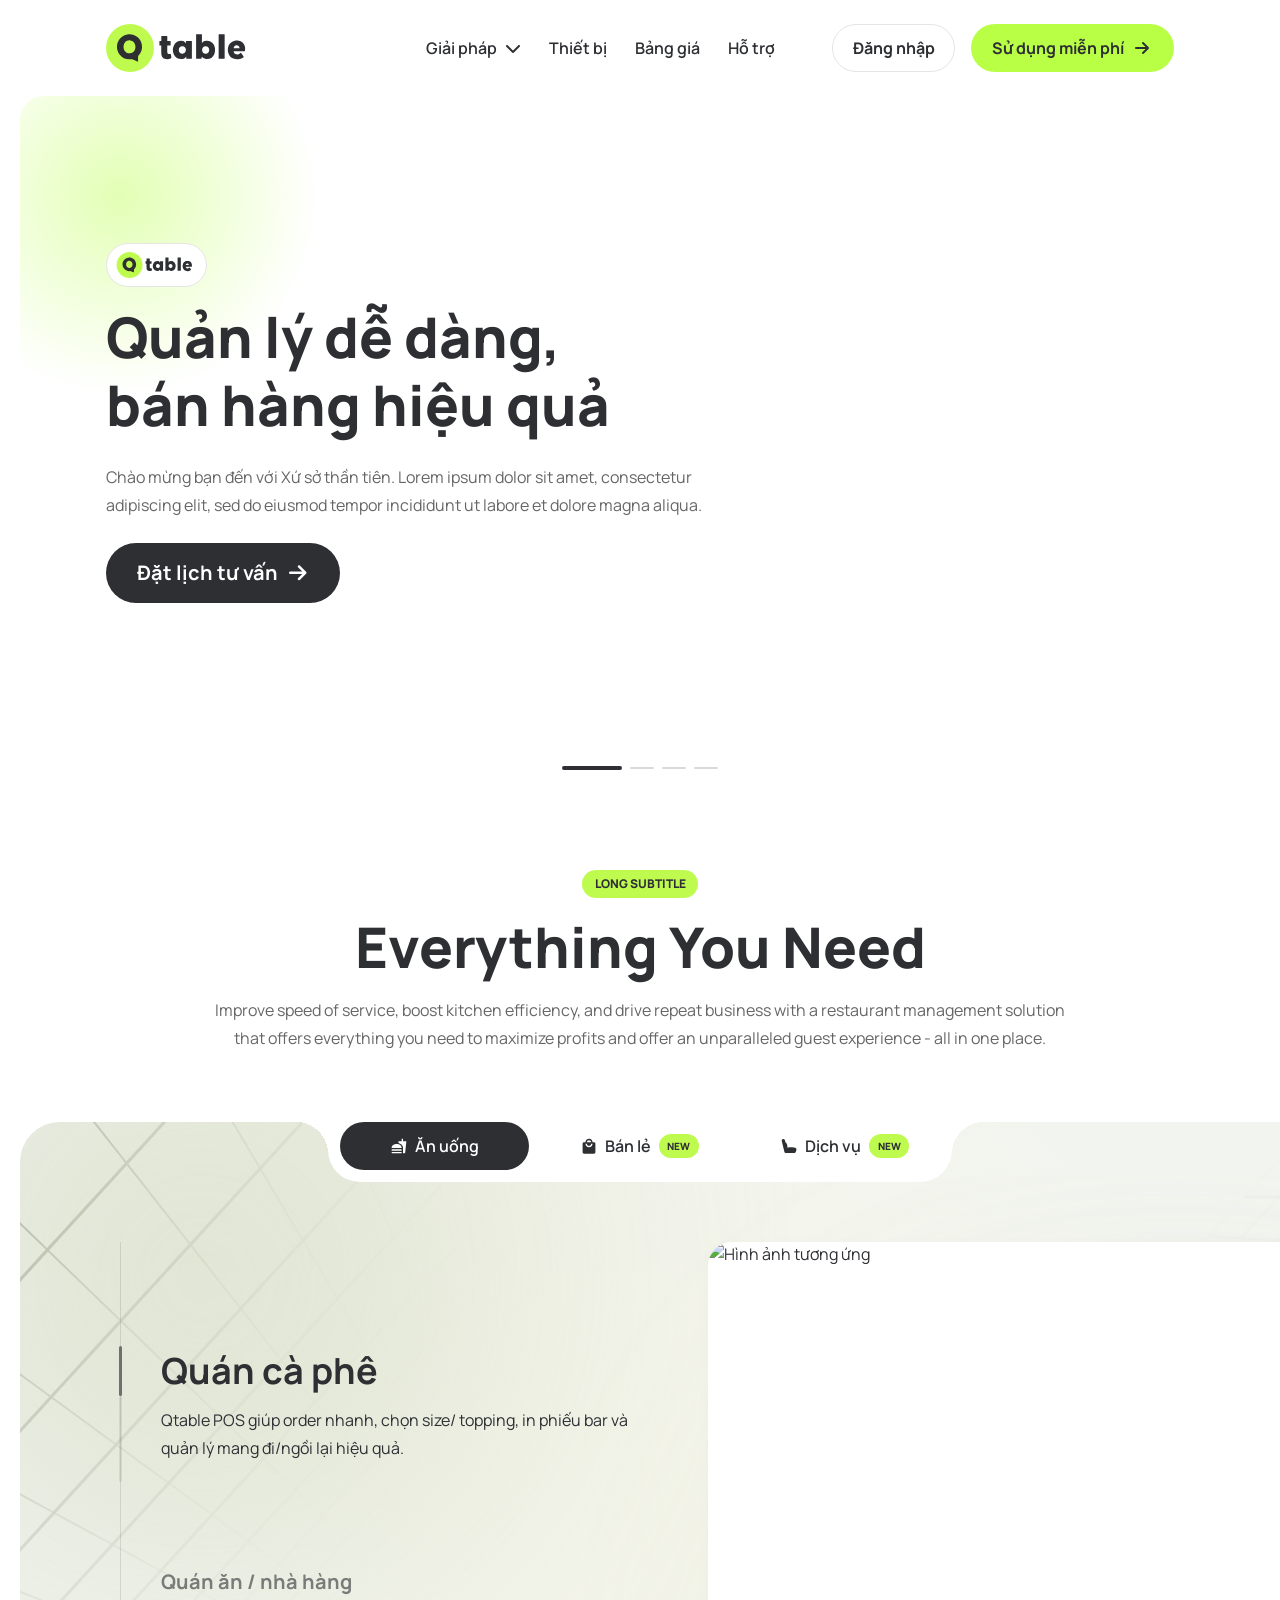
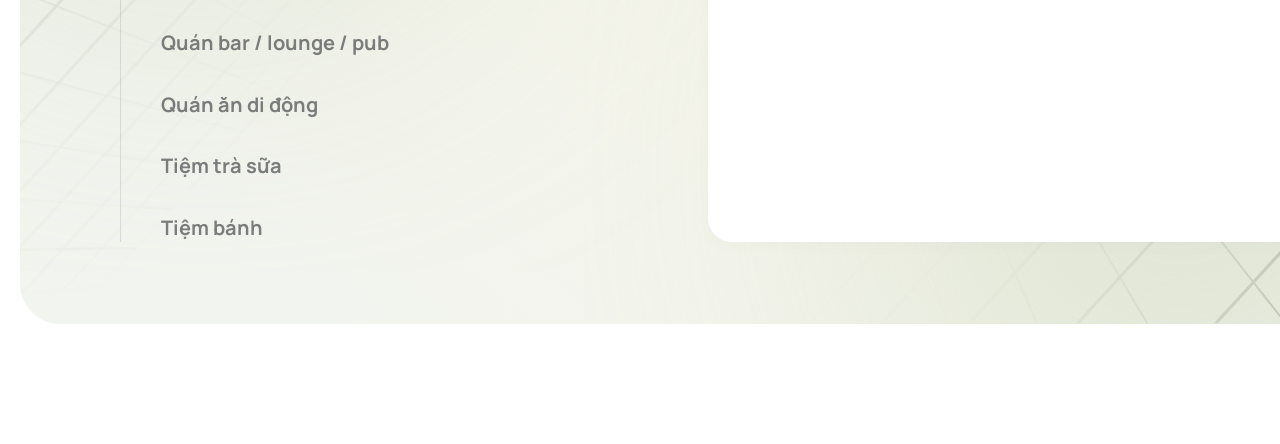
==== commit 1a9de806: "Add login, register UI and lightbox feature" ====
--- a/index.html
+++ b/index.html
@@ -62,7 +62,7 @@
             </nav>
 
             <div class="header-actions">
-                <a href="#" class="btn btn-outline">Đăng nhập</a>
+                <a href="login.html" class="btn btn-outline">Đăng nhập</a>
                 <a href="#" class="btn btn-primary">Sử dụng miễn phí <i class="fa-solid fa-arrow-right"></i></a>
             </div>
 
@@ -70,16 +70,40 @@
             <button class="mobile-menu-btn">
                 <i class="fa-solid fa-bars"></i>
             </button>
+
+            <!-- Mobile Menu Dropdown -->
+            <div class="mobile-menu-dropdown">
+                <nav class="mobile-nav">
+                    <div class="mobile-nav-item has-mobile-dropdown">
+                        <a href="#" class="mobile-nav-link">Giải pháp <i class="fa-solid fa-chevron-down"></i></a>
+                        <div class="mobile-submenu">
+                            <div class="submenu-inner">
+                                <div class="mobile-submenu-item text-muted">Lorem ipsum dolor</div>
+                                <a href="#" class="mobile-submenu-item active-link">Sed do eiusmod tempor <i class="fa-solid fa-arrow-right"></i></a>
+                                <div class="mobile-submenu-item text-muted">Lorem ipsum dolor</div>
+                                <a href="#" class="mobile-submenu-item">Sed do eiusmod tempor</a>
+                            </div>
+                        </div>
+                    </div>
+                    <a href="#" class="mobile-nav-item mobile-nav-link">Thiết bị</a>
+                    <a href="#" class="mobile-nav-item mobile-nav-link">Bảng giá</a>
+                    <a href="#" class="mobile-nav-item mobile-nav-link">Hỗ trợ</a>
+                </nav>
+                <div class="mobile-header-actions">
+                    <a href="login.html" class="btn btn-outline">Đăng nhập</a>
+                    <a href="#" class="btn btn-primary">Sử dụng miễn phí</a>
+                </div>
+            </div>
         </div>
     </header>
 
     <main>
         <!-- Hero Section -->
         <section class="hero container">
-            <div class="hero-box">
-                <img src="assets/Frame 1618873665.png" alt="Q table hero" class="hero-mobile-img">
+            <div class="hero-box reveal">
+                <img src="assets/Frame 1618873665.png" alt="Q table hero" class="hero-mobile-img reveal">
                 <div class="hero-content">
-                    <div class="badge-light">
+                    <div class="badge-light reveal delay-100">
                         <svg width="100%" height="100%" viewBox="0 0 140 48" fill="none"
                             xmlns="http://www.w3.org/2000/svg">
                             <ellipse cx="23.9655" cy="24" rx="23.9655" ry="24" fill="#BFFB4F"></ellipse>
@@ -103,12 +127,12 @@
                                 fill="#2D2F33"></path>
                         </svg>
                     </div>
-                    <h1>Quản lý dễ dàng,<br>bán hàng hiệu quả</h1>
-                    <p class="hero-description">
+                    <h1 class="reveal delay-200">Quản lý dễ dàng,<br>bán hàng hiệu quả</h1>
+                    <p class="hero-description reveal delay-300">
                         Chào mừng bạn đến với Xứ sở thần tiên. Lorem ipsum dolor sit amet, consectetur adipiscing elit,
                         sed do eiusmod tempor incididunt ut labore et dolore magna aliqua.
                     </p>
-                    <a href="#" class="btn btn-dark">Đặt lịch tư vấn <i class="fa-solid fa-arrow-right"></i></a>
+                    <a href="#" class="btn btn-dark reveal delay-400">Đặt lịch tư vấn <i class="fa-solid fa-arrow-right"></i></a>
                 </div>
 
             </div>
@@ -124,9 +148,9 @@
         <!-- Everything You Need Section -->
         <section class="everything-section container">
             <div class="section-header">
-                <div class="badge-outline">LONG SUBTITLE</div>
-                <h2>Everything You Need</h2>
-                <p class="section-desc">
+                <div class="badge-outline reveal">LONG SUBTITLE</div>
+                <h2 class="reveal delay-100">Everything You Need</h2>
+                <p class="section-desc reveal delay-200">
                     Improve speed of service, boost kitchen efficiency, and drive repeat business with a restaurant
                     management solution that offers everything you need to maximize profits and offer an unparalleled
                     guest experience - all in one place.
@@ -134,7 +158,7 @@
             </div>
 
             <!-- Horizontal Tabs -->
-            <div class="main-tabs">
+            <div class="main-tabs reveal delay-300">
                 <button class="main-tab-btn active"><svg width="16" height="16" viewBox="0 0 16 16" fill="none"
                         xmlns="http://www.w3.org/2000/svg">
                         <g clip-path="url(#clip0_1_519)">
@@ -164,7 +188,7 @@
             </div>
 
             <!-- Content Area for Tabs -->
-            <div class="tabs-content-box">
+            <div class="tabs-content-box reveal delay-400">
                 <div class="decor decor-grid-pattern grid-top-left"></div>
                 <div class="decor decor-grid-pattern grid-bottom-right"></div>
                 <div class="decor decor-blur-mask"></div>
@@ -203,32 +227,32 @@
                 <div class="vertical-tabs">
                     <div class="v-tab active">
                         <h3>Quán cà phê</h3>
-                        <p class="v-tab-desc">Qtable POS giúp order nhanh, chọn size/topping, in phiếu bar và quản lý
+                        <p class="v-tab-desc">Qtable POS giúp order nhanh, chọn size/ topping, in phiếu bar và quản lý
                             mang đi/ngồi lại hiệu quả.</p>
                     </div>
                     <div class="v-tab">
                         <h3>Quán ăn / nhà hàng</h3>
-                        <p class="v-tab-desc">Qtable POS giúp order nhanh, chọn size/topping, in phiếu bar và quản lý
+                        <p class="v-tab-desc">Qtable POS giúp order nhanh, chọn size/ topping, in phiếu bar và quản lý
                             mang đi/ngồi lại hiệu quả.</p>
                     </div>
                     <div class="v-tab">
                         <h3>Quán bar / lounge / pub</h3>
-                        <p class="v-tab-desc">Qtable POS giúp order nhanh, chọn size/topping, in phiếu bar và quản lý
+                        <p class="v-tab-desc">Qtable POS giúp order nhanh, chọn size/ topping, in phiếu bar và quản lý
                             mang đi/ngồi lại hiệu quả.</p>
                     </div>
                     <div class="v-tab">
                         <h3>Quán ăn di động</h3>
-                        <p class="v-tab-desc">Qtable POS giúp order nhanh, chọn size/topping, in phiếu bar và quản lý
+                        <p class="v-tab-desc">Qtable POS giúp order nhanh, chọn size/ topping, in phiếu bar và quản lý
                             mang đi/ngồi lại hiệu quả.</p>
                     </div>
                     <div class="v-tab">
                         <h3>Tiệm trà sữa</h3>
-                        <p class="v-tab-desc">Qtable POS giúp order nhanh, chọn size/topping, in phiếu bar và quản lý
+                        <p class="v-tab-desc">Qtable POS giúp order nhanh, chọn size/ topping, in phiếu bar và quản lý
                             mang đi/ngồi lại hiệu quả.</p>
                     </div>
                     <div class="v-tab">
                         <h3>Tiệm bánh</h3>
-                        <p class="v-tab-desc">Qtable POS giúp order nhanh, chọn size/topping, in phiếu bar và quản lý
+                        <p class="v-tab-desc">Qtable POS giúp order nhanh, chọn size/ topping, in phiếu bar và quản lý
                             mang đi/ngồi lại hiệu quả.</p>
                     </div>
                 </div>
--- a/style.css
+++ b/style.css
@@ -129,8 +129,12 @@
 }
 
 .nav-link:hover {
-    background-color: #f5f5f5;
+    background-color: transparent;
     color: var(--primary-hover);
+    text-decoration: underline;
+    text-decoration-color: var(--primary-hover);
+    text-decoration-thickness: 2px;
+    text-underline-offset: 4px;
 }
 
 .dropdown-icon {
@@ -167,7 +171,7 @@
     opacity: 0;
     visibility: hidden;
     transform: translateY(10px);
-    transition: all 0.3s ease;
+    transition: all 0.5s cubic-bezier(0.4, 0, 0.2, 1);
     display: flex;
     flex-direction: column;
     gap: 16px;
@@ -199,6 +203,11 @@
 
 .dropdown-item:hover {
     color: var(--primary-hover);
+    text-decoration: underline;
+    text-decoration-color: var(--primary-hover);
+    text-decoration-thickness: 2px;
+    text-underline-offset: 4px;
+    background-color: transparent;
 }
 
 .dropdown-item.text-muted {
@@ -298,7 +307,7 @@
    ========================================= */
 .hero {
     margin-top: 0px;
-    margin-bottom: 60px;
+    margin-bottom: 0px;
 }
 
 .hero-mobile-img {
@@ -444,6 +453,7 @@
     align-items: center;
     gap: 8px;
     margin-top: 20px;
+    margin-bottom: 20px;
 }
 
 .dot {
@@ -599,7 +609,13 @@
 
 .main-tab-btn:hover {
     color: var(--dark);
-    /* Remove hover bg that might clash, just keep it clean or add a text color change */
+    background-color: #f5f5f5;
+    text-decoration: none;
+}
+
+.main-tab-btn.active:hover {
+    background-color: transparent;
+    color: var(--white);
 }
 
 .main-tab-btn.active {
@@ -652,7 +668,7 @@
     background-repeat: no-repeat;
     opacity: 0.6;
     -webkit-mask-image: radial-gradient(ellipse at 0% 0%, black 0%, rgba(0, 0, 0, 0.5) 40%, transparent 70%);
-    mask-image: radial-gradient(ellipse at 0% 0%, black 0%, rgba(0, 0, 0, 0.5) 40%, transparent 70%);
+    mask-image: radial-gradient(ellipse at 0% 0%, black 0%, rgba(0, 0, 0, 0.1) 40%, transparent 70%);
     z-index: 1;
     pointer-events: none;
 }
@@ -821,13 +837,14 @@
     border-radius: 24px;
     box-shadow: 0 4px 20px rgba(0, 0, 0, 0.02);
     overflow: hidden;
+    position: relative;
 }
 
 #tab-image {
     width: 100%;
     height: 100%;
     object-fit: cover;
-    transition: opacity 0.2s ease-in-out;
+    transition: opacity 0.3s ease-in-out;
 }
 
 /* =========================================
@@ -876,7 +893,7 @@
     }
 
     .tab-visual-box {
-        min-height: 400px;
+        min-height: 302px !important;
     }
 }
 
@@ -955,8 +972,8 @@
         height: auto;
         font-family: var(--font-main);
         font-weight: 800;
-        font-size: 32px;
-        line-height: 40px;
+        font-size: 28px;
+        line-height: 36px;
         letter-spacing: 0;
         margin: 0;
     }
@@ -995,6 +1012,7 @@
         max-width: 350px;
         margin: 0 auto 32px auto;
         gap: 12px;
+        background-color: #fff;
     }
 
     .badge-outline {
@@ -1015,8 +1033,8 @@
     .section-header h2 {
         font-family: var(--font-main);
         font-weight: 800;
-        font-size: 32px;
-        line-height: 40px;
+        font-size: 28px;
+        line-height: 36px;
         letter-spacing: 0;
         text-align: center;
         margin: 0;
@@ -1059,12 +1077,12 @@
 
     .main-tabs::before {
         left: -24px;
-        background: radial-gradient(circle at bottom left, transparent 24px, var(--white) 24px);
+        background: radial-gradient(circle at 0 100%, transparent 24px, var(--white) 24.5px);
     }
 
     .main-tabs::after {
         right: -24px;
-        background: radial-gradient(circle at bottom right, transparent 24px, var(--white) 24px);
+        background: radial-gradient(circle at 100% 100%, transparent 24px, var(--white) 24.5px);
     }
 
     .active-pill {
@@ -1090,15 +1108,14 @@
         gap: 8px;
         position: relative;
         font-size: 14px;
-        font-weight: 600 !important;
+        font-weight: 700 !important;
     }
 
     .main-tab-btn.active::after {
         content: "\f078";
         font-family: "Font Awesome 6 Free";
         font-weight: 900;
-        position: absolute;
-        right: 12px;
+        position: static;
     }
 
     .main-tabs-dropdown-list {
@@ -1137,8 +1154,10 @@
 
     .main-tabs-dropdown-item:hover,
     .main-tabs-dropdown-item.active {
-        background: #f5f5f5;
+        background: transparent;
         font-weight: 700;
+        text-decoration: underline;
+        text-underline-offset: 4px;
     }
 
     .main-tabs-dropdown-item svg {
@@ -1151,14 +1170,14 @@
         border-radius: 24px;
         flex-direction: column;
         align-items: center;
-        gap: 24px;
+        gap: 0px;
         height: auto;
         min-height: 566px;
         margin-top: -52px;
         /* 40px button + 12px bottom padding */
         width: 350px;
         max-width: 100%;
-        overflow: visible;
+        overflow: hidden;
     }
 
     .everything-section {
@@ -1167,6 +1186,10 @@
 
     .decor {
         display: block;
+    }
+
+    .decor-blur-mask {
+        display: none;
     }
 
 
@@ -1179,11 +1202,11 @@
         background: var(--white);
         border: none;
         box-shadow: 0 4px 20px rgba(0, 0, 0, 0.05);
-        padding: 0 12px;
-        height: 40px;
+        padding: 0 20px;
+        height: 44px;
         border-radius: 60px;
         font-family: var(--font-main);
-        font-weight: 400;
+        font-weight: 600;
         font-size: 14px;
         cursor: pointer;
         color: var(--text-main);
@@ -1193,7 +1216,7 @@
     }
 
     .mobile-v-tabs-dropdown-item {
-        padding: 14px !important;
+        padding: 10px !important;
     }
 
 
@@ -1222,7 +1245,8 @@
         box-shadow: none;
         padding: 0;
         height: auto;
-        margin-bottom: 16px;
+        margin-bottom: 20px;
+        margin-top: 20px;
         width: 100%;
         white-space: normal;
     }
@@ -1250,8 +1274,7 @@
     .mobile-v-tabs-dropdown-list {
         display: none;
         position: absolute;
-        top: 130px;
-        /* Below the toggle */
+        top: calc(100% + 8px);
         left: 50%;
         transform: translateX(-50%);
         width: 302px;
@@ -1279,8 +1302,10 @@
 
     .mobile-v-tabs-dropdown-item:hover,
     .mobile-v-tabs-dropdown-item.active {
-        background: #f5f5f5;
+        background: transparent;
         font-weight: 700;
+        text-decoration: underline;
+        text-underline-offset: 4px;
     }
 
     .v-tab.active .v-tab-desc {
@@ -1294,17 +1319,58 @@
     }
 
     .tab-visual-box {
-        width: 100%;
-        height: 340px;
+        flex: none;
+        width: 302px;
+        height: 302px;
         margin-top: 0;
     }
 
     .blank-white-canvas {
+        width: 302px;
+        height: 302px;
         padding: 0;
     }
 
     .everything-section {
-        padding-top: 40px;
+        padding-top: 60px;
+        padding-bottom: 60px;
+    }
+
+    .vertical-tabs {
+        padding-top: 0px;
+    }
+
+    .v-tab.active h3 {
+        margin-bottom: 4px;
+        font-size: 24px !important;
+        font-weight: 700 !important;
+        height: auto;
+        line-height: 1.4;
+    }
+
+    .v-tab.active {
+        gap: 5px;
+    }
+
+    .v-tab.active .v-tab-desc {
+        font-size: 14px;
+        font-weight: 400;
+        line-height: 20px;
+    }
+
+    .carousel-dots {
+        margin-top: 20px;
+        margin-bottom: 20px;
+    }
+
+    .decor-grid-pattern.grid-top-left {
+        top: -140px;
+        left: 0; 
+    }
+
+    .decor-grid-pattern.grid-bottom-right {
+        bottom: -140px;
+        right: 0; 
     }
 }
 
@@ -1411,6 +1477,248 @@
 
 .mobile-v-tabs-dropdown-item:hover,
 .mobile-v-tabs-dropdown-item.active {
-    background: #f5f5f5;
+    background: transparent;
     font-weight: 400;
+    text-decoration: underline;
+    text-underline-offset: 4px;
+}
+
+/* =========================================
+   SCROLL REVEAL ANIMATIONS
+   ========================================= */
+.reveal {
+    opacity: 0;
+    transform: translateY(30px);
+    transition: opacity 0.8s cubic-bezier(0.5, 0, 0, 1), transform 0.8s cubic-bezier(0.5, 0, 0, 1);
+}
+
+.reveal.active {
+    opacity: 1;
+    transform: translateY(0);
+}
+
+.reveal.delay-100 { transition-delay: 100ms; }
+.reveal.delay-200 { transition-delay: 200ms; }
+.reveal.delay-300 { transition-delay: 300ms; }
+.reveal.delay-400 { transition-delay: 400ms; }
+
+/* =========================================
+   MOBILE MENU DROPDOWN
+   ========================================= */
+.mobile-menu-dropdown {
+    display: none;
+}
+
+@media (max-width: 991px) {
+    .header.menu-open {
+        background-color: var(--bg-light);
+    }
+    
+    .mobile-menu-dropdown {
+        display: flex;
+        flex-direction: column;
+        position: absolute;
+        top: 64px; /* below header */
+        left: 0;
+        width: 100%;
+        height: calc(100vh - 64px);
+        background-color: var(--bg-light); /* Or var(--white) depending on the exact design, matching image background */
+        padding: 24px 20px;
+        box-shadow: 0 10px 30px rgba(0, 0, 0, 0.05);
+        opacity: 0;
+        visibility: hidden;
+        transform: translateY(-20px);
+        transition: all 0.3s ease;
+        z-index: 99;
+        border-top: none;
+        gap: 24px;
+        overflow-y: auto;
+    }
+    
+    .mobile-menu-dropdown.open {
+        opacity: 1;
+        visibility: visible;
+        transform: translateY(0);
+    }
+    
+    .mobile-nav {
+        display: flex;
+        flex-direction: column;
+        gap: 16px;
+    }
+    
+    .mobile-nav-item {
+        border-bottom: 1px solid var(--border-color);
+        padding-bottom: 12px;
+    }
+    
+    .mobile-nav-item:last-child {
+        border-bottom: none;
+        padding-bottom: 0;
+    }
+    
+    .mobile-nav-link {
+        font-family: var(--font-main);
+        font-weight: 600;
+        font-size: 16px;
+        color: var(--text-main);
+        display: flex;
+        justify-content: space-between;
+        align-items: center;
+        text-decoration: none;
+    }
+    
+    .mobile-nav-link:hover {
+        color: var(--primary-hover);
+        text-decoration: underline;
+        text-decoration-color: var(--primary-hover);
+        text-decoration-thickness: 2px;
+        text-underline-offset: 4px;
+    }
+
+    .mobile-submenu {
+        display: grid;
+        grid-template-rows: 0fr;
+        padding-left: 16px;
+        transition: grid-template-rows 0.4s ease, opacity 0.4s ease, padding 0.4s ease, margin 0.4s ease, border 0.4s ease;
+        opacity: 0;
+        padding-top: 0;
+        margin-top: 0;
+        border-top: 1px solid transparent;
+    }
+    
+    .mobile-submenu > .submenu-inner {
+        overflow: hidden;
+        display: flex;
+        flex-direction: column;
+        gap: 16px;
+    }
+    
+    .has-mobile-dropdown.open .mobile-submenu {
+        grid-template-rows: 1fr;
+        opacity: 1;
+        padding-top: 16px;
+        margin-top: 12px;
+        border-top-color: var(--border-color);
+    }
+    
+    .has-mobile-dropdown .fa-chevron-down {
+        transition: transform 0.3s ease;
+    }
+    
+    .has-mobile-dropdown.open .fa-chevron-down {
+        transform: rotate(180deg);
+    }
+
+    .mobile-submenu-item {
+        font-family: var(--font-main);
+        font-size: 15px;
+        font-weight: 400;
+        color: var(--text-main);
+        text-decoration: none;
+        display: flex;
+        align-items: center;
+        justify-content: space-between;
+    }
+    
+    .mobile-submenu-item:hover {
+        color: var(--primary-hover);
+        text-decoration: underline;
+        text-decoration-color: var(--primary-hover);
+        text-decoration-thickness: 2px;
+        text-underline-offset: 4px;
+    }
+    
+    .mobile-submenu-item.active-link {
+        font-weight: 600;
+    }
+    
+    .mobile-submenu-item.text-muted {
+        color: var(--text-muted);
+    }
+
+    
+    .mobile-header-actions {
+        display: flex;
+        align-items: center;
+        justify-content: space-between;
+        gap: 12px;
+        width: 100%;
+    }
+    
+    .mobile-header-actions .btn {
+        flex: 1; /* equal width */
+        padding: 12px 10px; /* adjust padding */
+        font-size: 14px;
+        white-space: nowrap;
+        width: auto;
+        display: flex;
+        justify-content: center;
+        align-items: center;
+        height: 48px;
+    }
+}
+
+/* Lightbox Styles */
+.lightbox {
+    position: fixed;
+    top: 0;
+    left: 0;
+    width: 100%;
+    height: 100%;
+    background: rgba(0, 0, 0, 0.85);
+    z-index: 9999;
+    display: flex;
+    align-items: center;
+    justify-content: center;
+    opacity: 0;
+    visibility: hidden;
+    transition: opacity 0.3s, visibility 0.3s;
+    backdrop-filter: blur(5px);
+    -webkit-backdrop-filter: blur(5px);
+}
+
+.lightbox.active {
+    opacity: 1;
+    visibility: visible;
+}
+
+.lightbox-content {
+    position: relative;
+    max-width: 90%;
+    max-height: 90%;
+}
+
+.lightbox-img {
+    max-width: 100%;
+    max-height: 90vh;
+    object-fit: contain;
+    border-radius: 8px;
+    box-shadow: 0 10px 40px rgba(0, 0, 0, 0.5);
+}
+
+.lightbox-close {
+    position: absolute;
+    top: -40px;
+    right: -40px;
+    color: white;
+    font-size: 30px;
+    cursor: pointer;
+    transition: transform 0.2s;
+    width: 40px;
+    height: 40px;
+    display: flex;
+    align-items: center;
+    justify-content: center;
+}
+
+.lightbox-close:hover {
+    transform: scale(1.1);
+}
+
+@media (max-width: 768px) {
+    .lightbox-close {
+        top: -40px;
+        right: 0px;
+    }
 }
